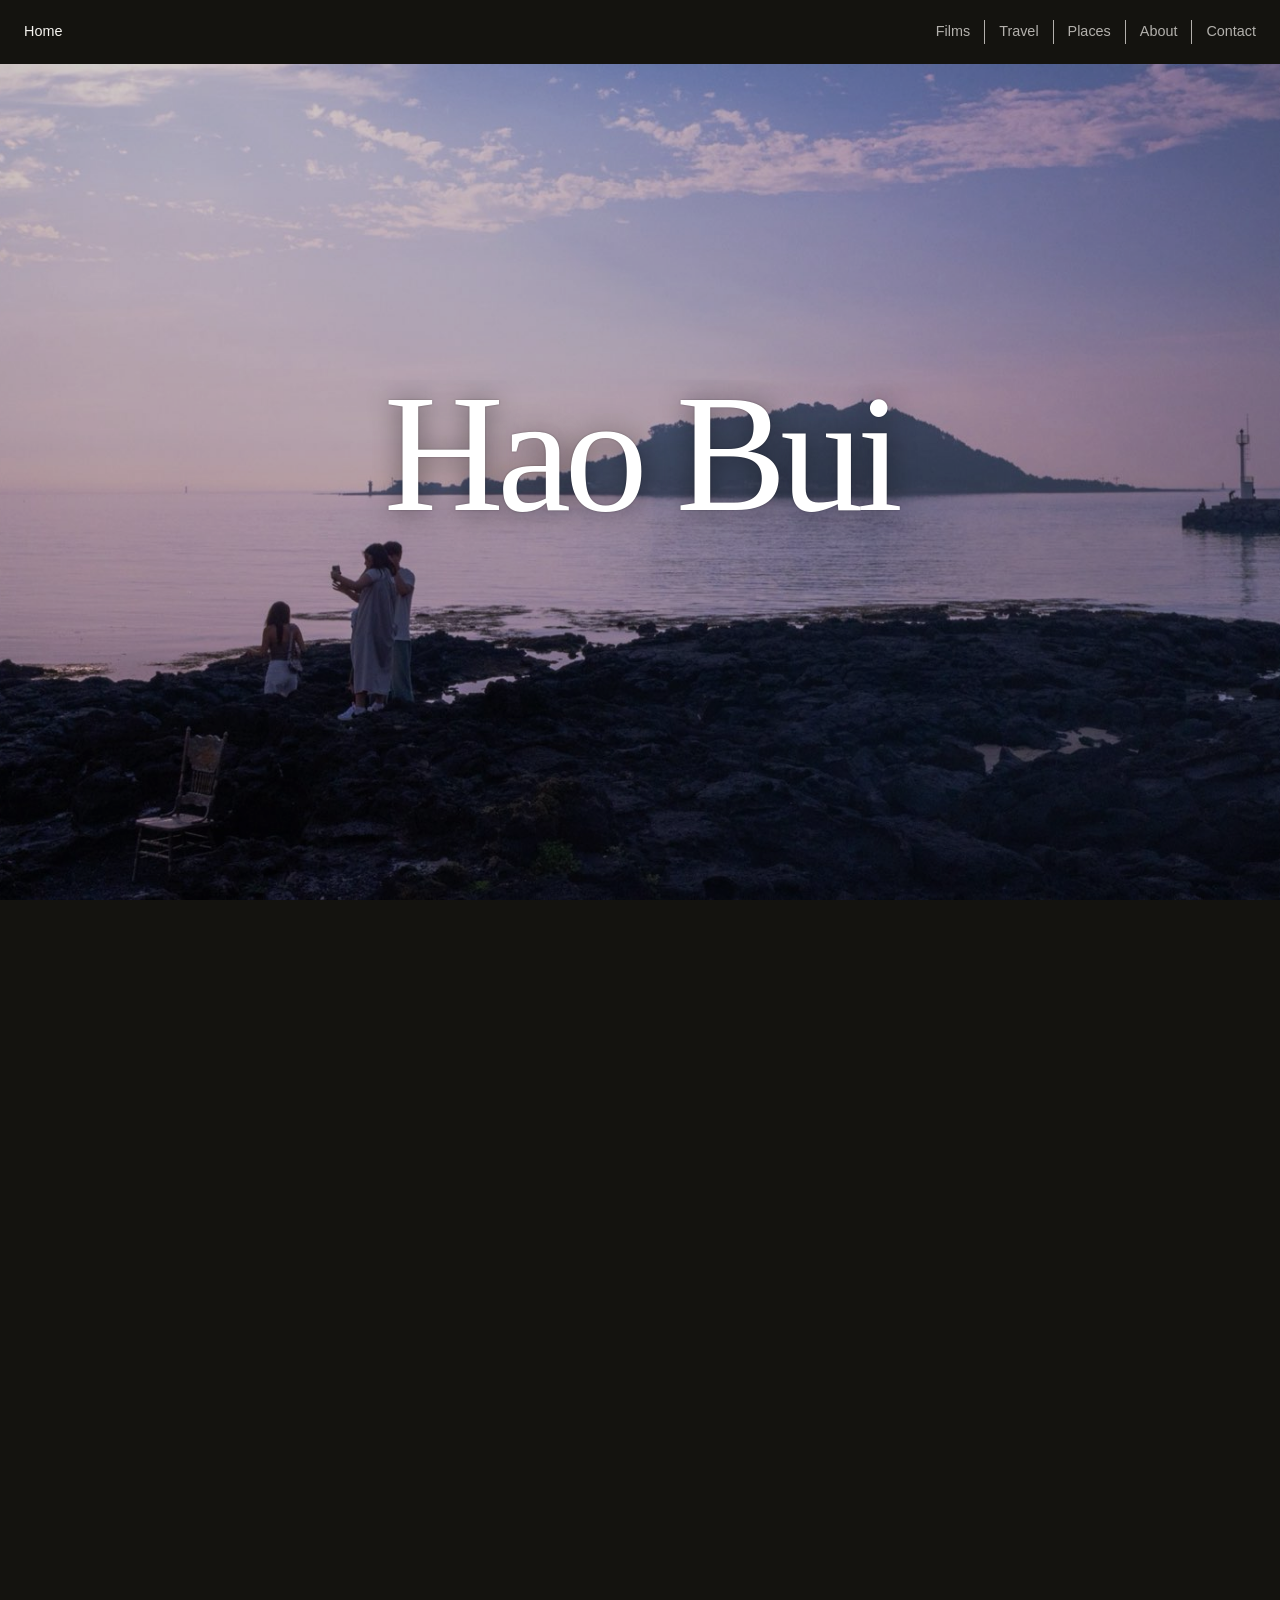
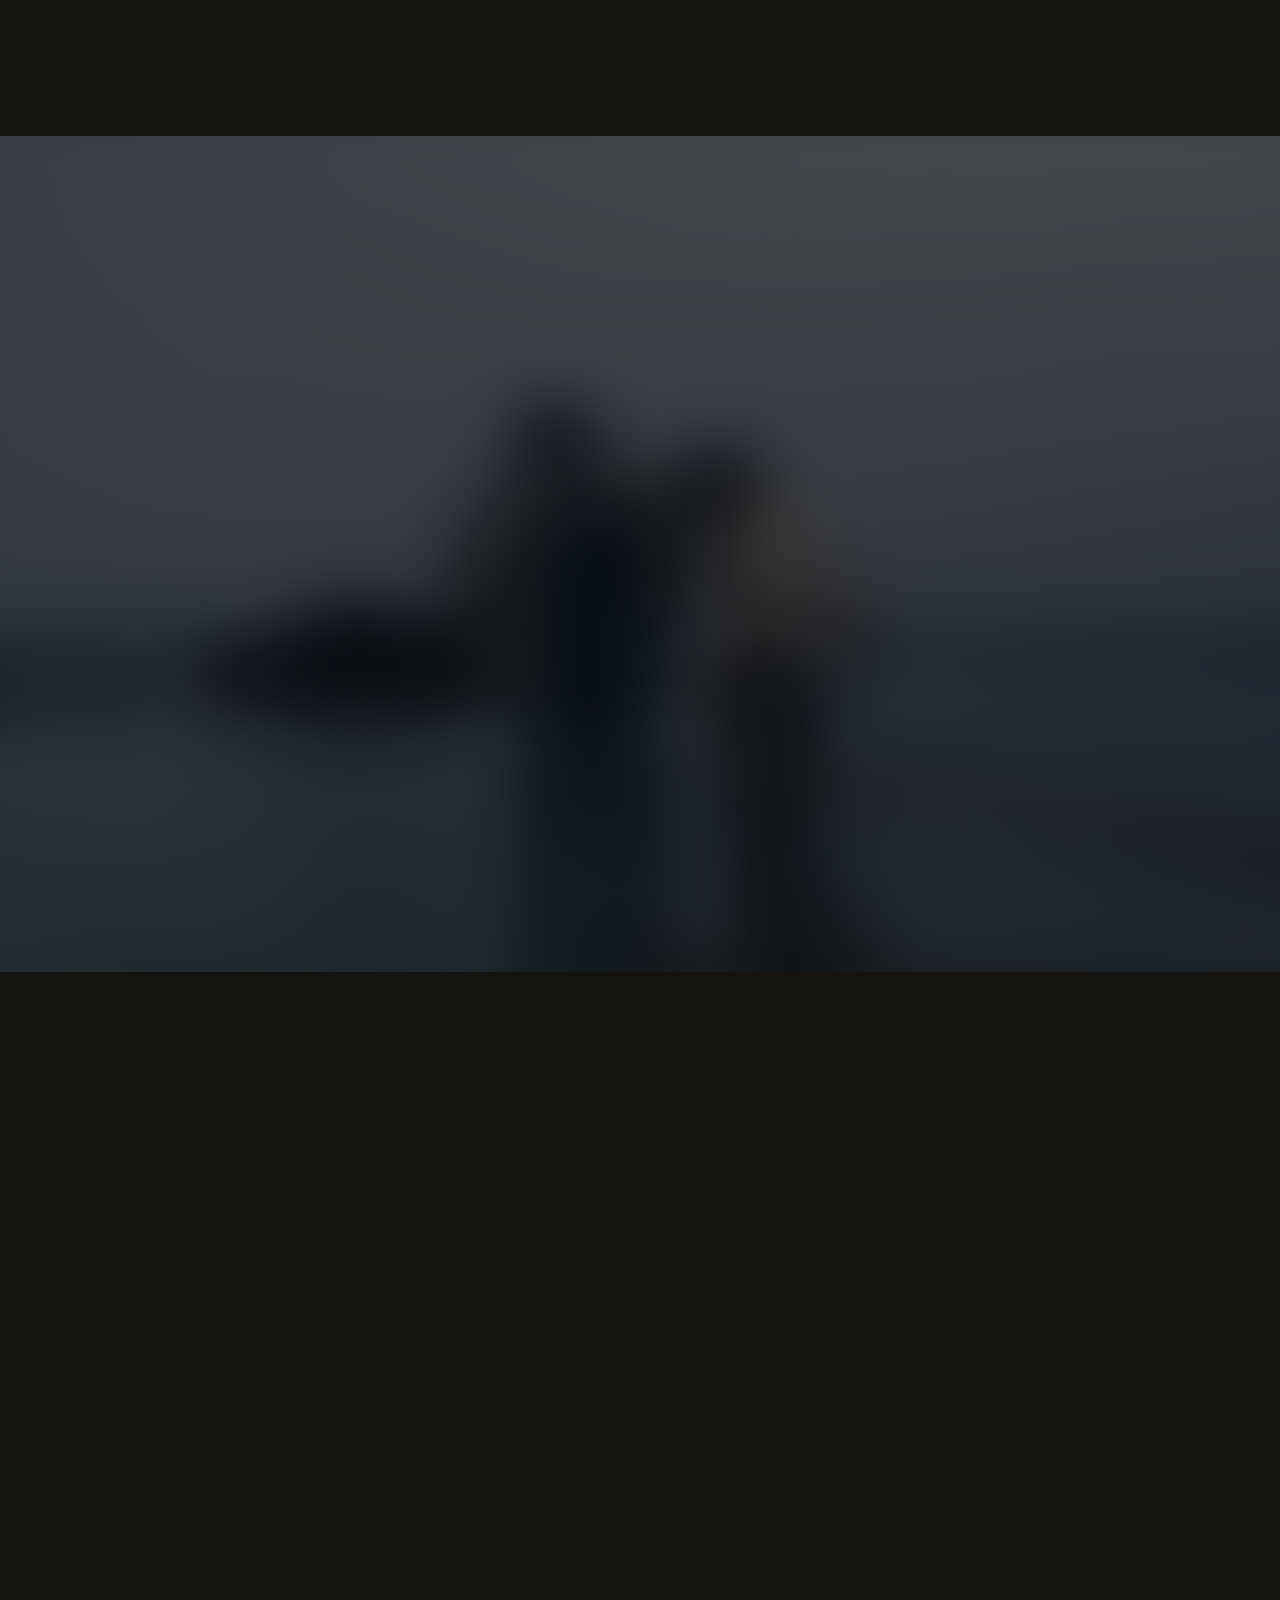
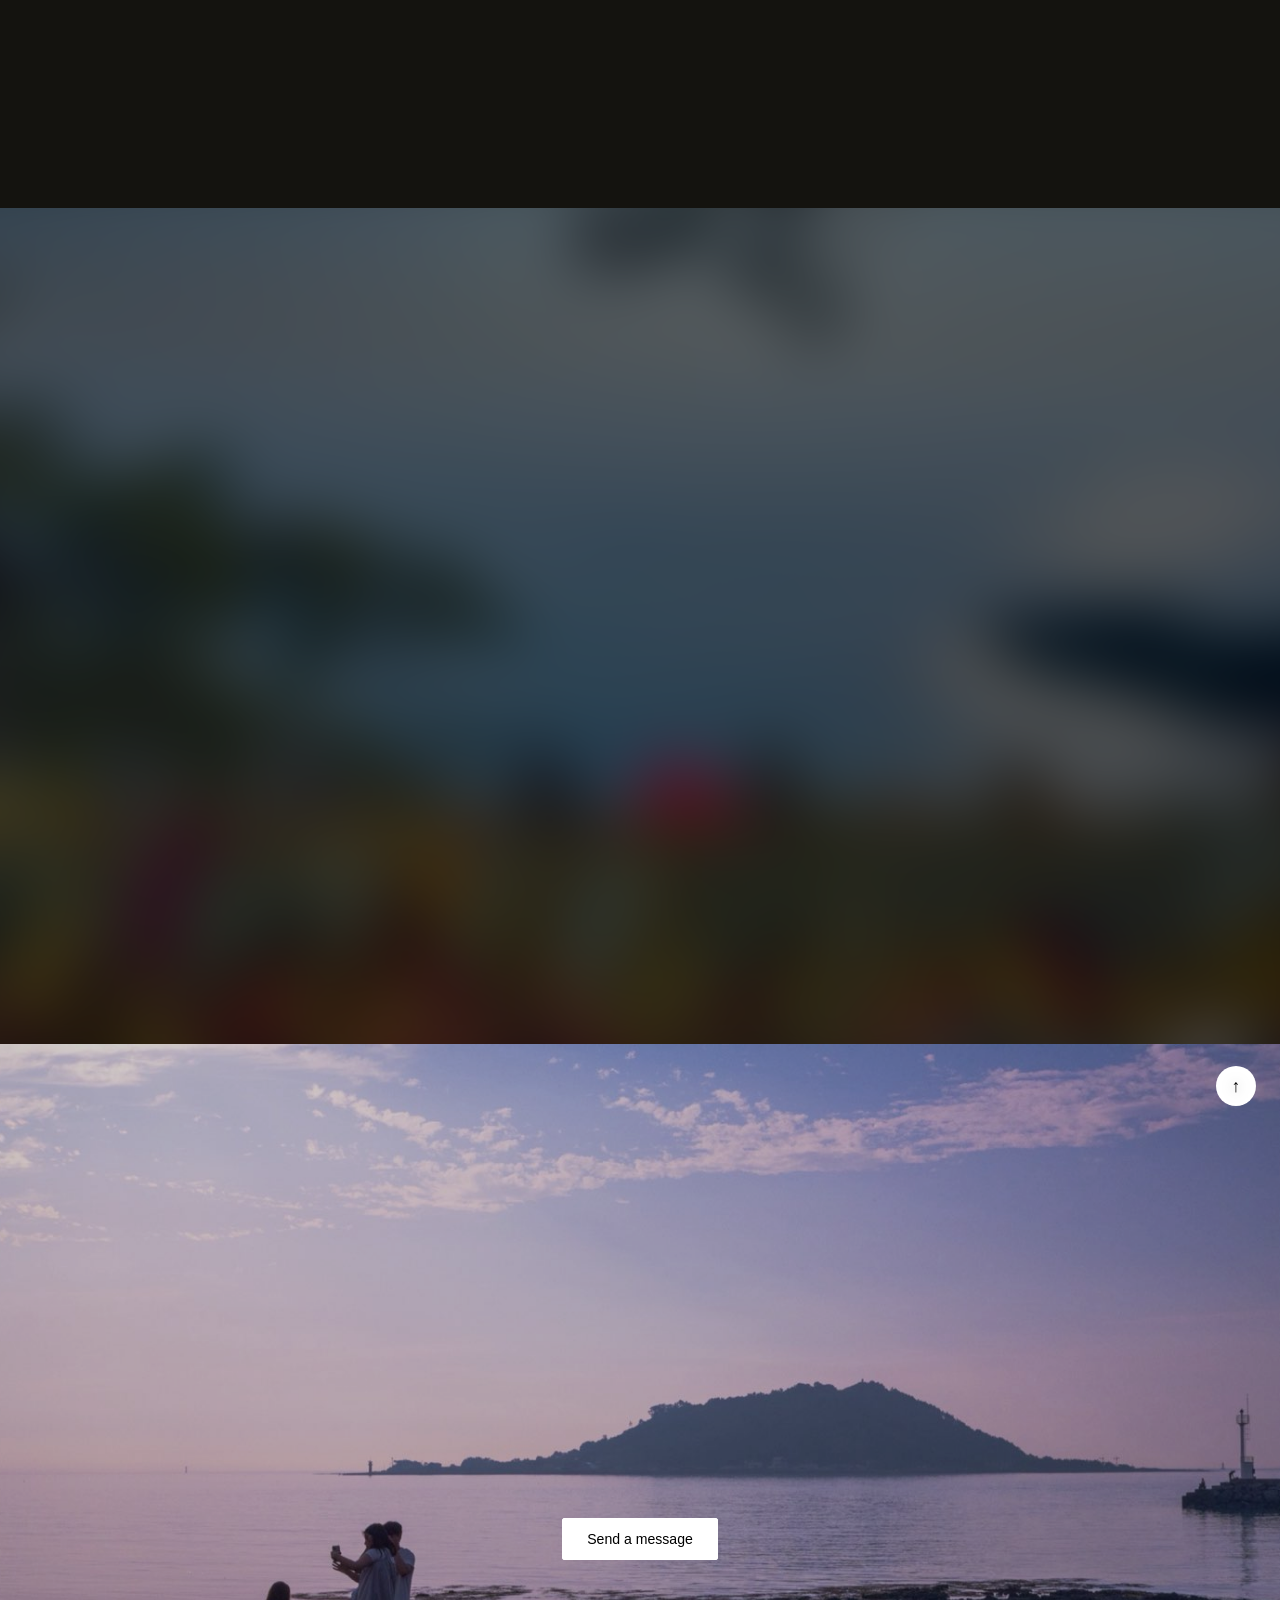
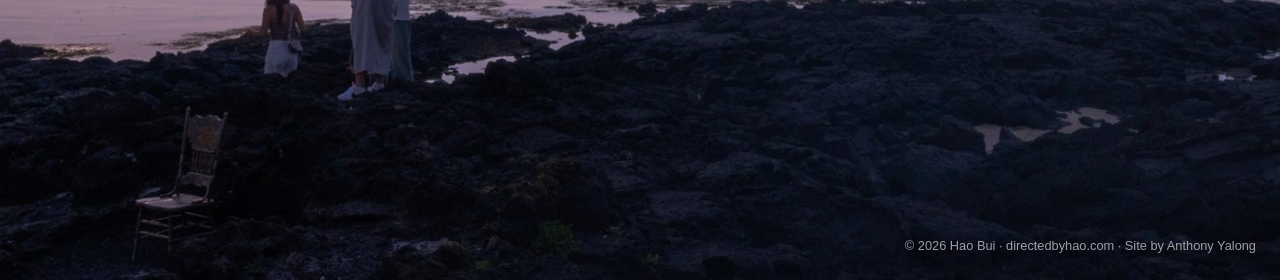
==== index.html @ 2cb8c043 "refactor: standard static-site layout with a CI check Root holds what a host serves and expects: ind" ====
<!DOCTYPE html>
<html lang="en">
<head>
  <meta charset="UTF-8" />
  <meta name="viewport" content="width=device-width, initial-scale=1.0" />
  <!-- The sha256 is of the one-line <script> below: change that line and
       this hash must change with it. Adding a new source: README, "Security". -->
  <meta http-equiv="Content-Security-Policy" content="default-src 'none'; script-src 'self' 'sha256-/x7W7R75k8Roq0WaVRQX9blP4OufE5xbAdzklGxsgpw='; style-src 'self' https://fonts.googleapis.com; font-src https://fonts.gstatic.com; img-src 'self' https://i.ytimg.com data:; connect-src https://formspree.io; object-src 'self'; frame-src 'self'; form-action https://formspree.io; base-uri 'none'; require-trusted-types-for 'script'; upgrade-insecure-requests" />
  <meta name="referrer" content="no-referrer" />
  <!-- Effects that need JavaScript start hidden only when this class is set,
       so a visitor without scripts never meets a blank state. -->
  <script>document.documentElement.classList.add('js');</script>

  <!-- ===== EDIT ME: page title (shows in the browser tab) ===== -->
  <title>Hao Bui — Filmmaker, Boston</title>

  <!-- ===== EDIT ME: description for Google & link previews ===== -->
  <meta name="description" content="Hao Bui, filmmaker and photographer in Boston. Places he's been, cut the way he remembers them; promos, event coverage and social content for brands." />

  <meta property="og:title" content="Hao Bui — Filmmaker" />
  <meta property="og:description" content="Filmmaker and photographer in Boston. Places I've been, cut the way I remember them." />
  <meta property="og:type" content="website" />
  <meta property="og:url" content="https://directedbyhao.com" />

  <link rel="preconnect" href="https://fonts.googleapis.com" />
  <link rel="preconnect" href="https://fonts.gstatic.com" crossorigin />
  <!-- The page's own three faces. The extra faces the name flickers through
       are listed once in site.js, which loads them itself. -->
  <link href="https://fonts.googleapis.com/css2?family=Fraunces:opsz,wght@9..144,600&family=Inter:wght@400;500&family=DM+Mono&display=swap" rel="stylesheet" />
  <link rel="stylesheet" href="assets/css/site.css" />
</head>

<body>

  <!-- Covers the page until fonts are in, then lifts. site.js owns it. -->
  <div class="curtain" id="curtain" aria-hidden="true"></div>

  <!-- Pinned bar. Solid at the top of the page, translucent once scrolled.
       The tabs jump to the sections below; the one on screen is underlined. -->
  <header class="site-header">
    <a class="brand" href="#top">Home</a>
    <nav class="tabs" aria-label="Sections">
      <a href="#films">Films</a>
      <a href="#travel">Travel</a>
      <a href="#places">Places</a>
      <a href="#about">About</a>
      <a href="#contact">Contact</a>
    </nav>
  </header>


  <!-- ============================================================
       HERO
       The name sits centred over the photo, blended into it.
       EDIT ME: name in the <h1>, the line under it, the two lines bottom-right.
       ============================================================ -->
  <section id="top" class="hero">

    <!-- ---- HERO PHOTO ---------------------------------------------
         EDIT ME: each <img> is one slide; two or more slide in turn.
         Upload to assets/images/ and copy a line; the first slide is the one
         the browser fetches first, the rest wait. See assets/images/README.md.
         The footer reuses these automatically.
         ------------------------------------------------------------- -->
    <div class="hero-slides" aria-hidden="true">
      <img class="slide is-active" src="assets/images/hero/jeju-coast-at-dusk.jpg" alt="" fetchpriority="high" />
      <img class="slide" src="assets/images/hero/kyoto-temple-terrace.jpg" alt="" fetchpriority="low" />
      <img class="slide" src="assets/images/hero/sunset-over-the-sandbar.jpg" alt="" fetchpriority="low" />
      <img class="slide" src="assets/images/hero/skyline.jpg" alt="" fetchpriority="low" />
    </div>

    <div class="headline">
      <h1 class="headline-text"><span>Hao Bui</span></h1>
      <!-- EDIT ME: the line under your name -->
      <p class="headline-sub">Places I've been, cut the way I remember them.</p>
    </div>

    <ul class="hero-socials">
      <li><a href="https://www.youtube.com/@haoismylife" target="_blank" rel="noopener noreferrer">YouTube</a></li>
      <li><a href="https://www.instagram.com/directedbyhao/" target="_blank" rel="noopener noreferrer">Instagram</a></li>
    </ul>

    <p class="hero-role">Filmmaker<br />Boston, MA</p>
  </section>

  <!-- ============================================================
       FILMS
       A carousel of the vlogs: the current one sits centred with the ones
       before and after peeking in from the sides, and fills the screen
       behind, blurred. The list is the data, newest first.
       EDIT ME: to add a vlog copy a whole <li>. The ID after "watch?v="
       appears twice. The two lines under it are the title and the date
       and place; an optional third <p class="reel-line"> shows a note.
       ============================================================ -->
  <section id="films" class="screen screen--band">
    <div class="screen-inner">
      <h2 class="screen-title" data-reveal>Films</h2>
      <div class="reel" data-reveal>
        <a class="reel-all" href="https://www.youtube.com/@haoismylife/videos" target="_blank" rel="noopener noreferrer">All videos →</a>
        <ul class="reel-items">
          <li>
            <a class="clip" href="https://www.youtube.com/watch?v=i70SC0lMAQ4" target="_blank" rel="noopener noreferrer" aria-label="Watch on YouTube"><img src="https://i.ytimg.com/vi/i70SC0lMAQ4/maxresdefault.jpg" alt="" width="1280" height="720" loading="lazy" /></a>
            <h3 class="reel-title">Using DJI Action 5 Pro &amp; Insta360 Ace Pro 2 to vlog in South Carolina</h3>
            <p class="reel-when mono">Aug 30, 2026 · South Carolina</p>
          </li>
          <li>
            <a class="clip" href="https://www.youtube.com/watch?v=d-yabYQ1DlU" target="_blank" rel="noopener noreferrer" aria-label="Watch on YouTube"><img src="https://i.ytimg.com/vi/d-yabYQ1DlU/maxresdefault.jpg" alt="" width="1280" height="720" loading="lazy" /></a>
            <h3 class="reel-title">Trip Vlog ✈️ south carolina w/ my friends | clemson uni, secret santa, &amp; more!</h3>
            <p class="reel-when mono">Aug 28, 2026 · Clemson, SC</p>
          </li>
          <li>
            <a class="clip" href="https://www.youtube.com/watch?v=O41Cu7dW2po" target="_blank" rel="noopener noreferrer" aria-label="Watch on YouTube"><img src="https://i.ytimg.com/vi/O41Cu7dW2po/maxresdefault.jpg" alt="" width="1280" height="720" loading="lazy" /></a>
            <h3 class="reel-title">My friend did NOT make it through the night...</h3>
            <p class="reel-when mono">Aug 10, 2026</p>
          </li>
          <li>
            <a class="clip" href="https://www.youtube.com/watch?v=sW0IaUrJNFs" target="_blank" rel="noopener noreferrer" aria-label="Watch on YouTube"><img src="https://i.ytimg.com/vi/sW0IaUrJNFs/maxresdefault.jpg" alt="" width="1280" height="720" loading="lazy" /></a>
            <h3 class="reel-title">Meeting my Friends after 2 years | Cabin trip vlog 📸</h3>
            <p class="reel-when mono">Jul 31, 2026</p>
          </li>
          <li>
            <a class="clip" href="https://www.youtube.com/watch?v=oVJ9jfe5sHA" target="_blank" rel="noopener noreferrer" aria-label="Watch on YouTube"><img src="https://i.ytimg.com/vi/oVJ9jfe5sHA/maxresdefault.jpg" alt="" width="1280" height="720" loading="lazy" /></a>
            <h3 class="reel-title">Strangest 23rd Birthday I've ever experienced...</h3>
            <p class="reel-when mono">Jul 23, 2026</p>
          </li>
          <li>
            <a class="clip" href="https://www.youtube.com/watch?v=AEY292PFZ9A" target="_blank" rel="noopener noreferrer" aria-label="Watch on YouTube"><img src="https://i.ytimg.com/vi/AEY292PFZ9A/maxresdefault.jpg" alt="" width="1280" height="720" loading="lazy" /></a>
            <h3 class="reel-title">trying the BEST INDIAN restaurant in texas | part 2</h3>
            <p class="reel-when mono">Jul 18, 2026 · Houston, TX</p>
          </li>
          <li>
            <a class="clip" href="https://www.youtube.com/watch?v=Km63-wTDMJc" target="_blank" rel="noopener noreferrer" aria-label="Watch on YouTube"><img src="https://i.ytimg.com/vi/Km63-wTDMJc/maxresdefault.jpg" alt="" width="1280" height="720" loading="lazy" /></a>
            <h3 class="reel-title">shooting range in Texas 🇺🇸 reunion, ultimate jenga, &amp; famous restaurants!</h3>
            <p class="reel-when mono">Jul 15, 2026 · Houston, TX</p>
          </li>
          <li>
            <a class="clip" href="https://www.youtube.com/watch?v=RHHK4rMCw3A" target="_blank" rel="noopener noreferrer" aria-label="Watch on YouTube"><img src="https://i.ytimg.com/vi/RHHK4rMCw3A/maxresdefault.jpg" alt="" width="1280" height="720" loading="lazy" /></a>
            <h3 class="reel-title">life in america 🇺🇸 umass amherst dining hall, fenway, car incident, &amp; more</h3>
            <p class="reel-when mono">Jul 10, 2026 · Massachusetts</p>
          </li>
          <li>
            <a class="clip" href="https://www.youtube.com/watch?v=8IEeTH36jbw" target="_blank" rel="noopener noreferrer" aria-label="Watch on YouTube"><img src="https://i.ytimg.com/vi/8IEeTH36jbw/maxresdefault.jpg" alt="" width="1280" height="720" loading="lazy" /></a>
            <h3 class="reel-title">Making the Most of My Last Days Before University</h3>
            <p class="reel-when mono">Jun 28, 2026</p>
          </li>
          <li>
            <a class="clip" href="https://www.youtube.com/watch?v=nN7LcE9YkXw" target="_blank" rel="noopener noreferrer" aria-label="Watch on YouTube"><img src="https://i.ytimg.com/vi/nN7LcE9YkXw/maxresdefault.jpg" alt="" width="1280" height="720" loading="lazy" /></a>
            <h3 class="reel-title">going to my first ever trip to the mountains! 🏔️</h3>
            <p class="reel-when mono">Jun 21, 2026 · Thornton, NH</p>
          </li>
        </ul>
      </div>
    </div>
  </section>
  <!-- ============================================================
       TRAVEL
       The same carousel as Films, with photos. The list is the data,
       newest first.
       EDIT ME: to add a photo copy a whole <li>: the picture (with its
       width and height in pixels), then the title, then the date and
       place. The file goes in assets/images/travel/, named for what it shows;
       if the same photo also sits under a pin or on the About timeline,
       put a copy in that folder too — each section keeps its own.
       ============================================================ -->
  <section id="travel" class="screen screen--band">
    <div class="screen-inner">
      <h2 class="screen-title" data-reveal>Travel</h2>
      <div class="reel" data-reveal>
        <a class="reel-all" href="https://www.instagram.com/directedbyhao/" target="_blank" rel="noopener noreferrer">More on Instagram →</a>
        <ul class="reel-items">
          <li>
            <img src="assets/images/travel/jeju-island.jpg" alt="Jeju Island" width="960" height="1200" loading="lazy" />
            <h3 class="reel-title">Jeju Island</h3>
            <p class="reel-when mono">Jeju, South Korea</p>
          </li>
          <li>
            <img src="assets/images/travel/gangneung-trip.jpg" alt="Trip to Gangneung" width="900" height="1200" loading="lazy" />
            <h3 class="reel-title">Trip to Gangneung</h3>
            <p class="reel-when mono">Gangneung, South Korea</p>
          </li>
          <li>
            <img src="assets/images/travel/windmill-by-the-sea.jpg" alt="Windmill by the sea" width="1200" height="800" loading="lazy" />
            <h3 class="reel-title">Windmill by the sea</h3>
            <p class="reel-when mono">Mar 21, 2025</p>
          </li>
          <li>
            <img src="assets/images/travel/fishing-off-the-rocks.jpg" alt="Fishing off the rocks" width="800" height="1200" loading="lazy" />
            <h3 class="reel-title">Fishing off the rocks</h3>
            <p class="reel-when mono">Mar 22, 2025</p>
          </li>
          <li>
            <img src="assets/images/travel/red-bridge-over-the-rocks.jpg" alt="Red bridge over the rocks" width="800" height="1200" loading="lazy" />
            <h3 class="reel-title">Red bridge over the rocks</h3>
            <p class="reel-when mono">Mar 22, 2025</p>
          </li>
          <li>
            <img src="assets/images/travel/seoul-cherry-blossoms-at-night.jpg" alt="Cherry blossoms at night" width="900" height="1200" loading="lazy" />
            <h3 class="reel-title">Cherry blossoms at night</h3>
            <p class="reel-when mono">Apr 7, 2025 · Seoul</p>
          </li>
          <li>
            <img src="assets/images/travel/sunset-over-the-sandbar.jpg" alt="Sunset over the sandbar" width="1200" height="675" loading="lazy" />
            <h3 class="reel-title">Sunset over the sandbar</h3>
            <p class="reel-when mono">May 17, 2025</p>
          </li>
          <li>
            <img src="assets/images/travel/jeju-coast-at-dusk.jpg" alt="Jeju coast at dusk" width="1200" height="675" loading="lazy" />
            <h3 class="reel-title">Jeju coast at dusk</h3>
            <p class="reel-when mono">Jun 9, 2025 · Jeju, South Korea</p>
          </li>
          <li>
            <img src="assets/images/travel/osaka-dotonbori-at-night.jpg" alt="Dotonbori at night" width="1200" height="800" loading="lazy" />
            <h3 class="reel-title">Dotonbori at night</h3>
            <p class="reel-when mono">Jun 28, 2025 · Osaka</p>
          </li>
          <li>
            <img src="assets/images/travel/kyoto-temple-terrace.jpg" alt="Kyoto from the temple terrace" width="1200" height="800" loading="lazy" />
            <h3 class="reel-title">Kyoto from the temple terrace</h3>
            <p class="reel-when mono">Jul 1, 2025 · Kyoto</p>
          </li>
        </ul>
      </div>
    </div>
  </section>
  <!-- ============================================================
       PLACES
       The map is the screen. One pin is drawn per <li class="place"> in
       the list at the end of this section, at its data-lat / data-lon;
       click a pin and everything listed under it opens in a full-screen
       reel. A pin can be a city or a whole region — on a world map cities
       30 km apart share one dot, and each item's own date-and-place line
       says which city it is.
       EDIT ME: to add a place copy a whole <li class="place"> block.
       Latitude/longitude are decimal degrees (south and west negative).
       Each photo or clip is an <li> like the ones in Films and Travel: the
       picture, then title, date and place, and an optional extra line.
       Photos go in assets/images/places/<city>/, a copy if they are also in Travel.
       ============================================================ -->
  <section id="places" class="screen screen--ink screen--map">
    <div class="atlas" data-reveal>
      <!-- The map is the Robinson world cropped above Antarctica (see
           assets/images/README.md). On phones the canvas is wider than the screen
           and pans sideways. -->
      <div class="atlas-map">
        <div class="atlas-canvas">
          <img class="atlas-world" src="assets/images/places/world.png" alt="World map" width="2400" height="1048" />
          <div class="atlas-pins"></div>
        </div>
      </div>

      <div class="atlas-head">
        <h2 class="screen-title" data-reveal>Places</h2>
        <p class="atlas-hint mono"></p>
      </div>

      <ol class="places">
      <li class="place" data-lat="42.36" data-lon="-71.06">
        <h3 class="place-name">Boston</h3>
        <ul class="place-media">
          <li>
            <a class="clip" href="https://www.youtube.com/watch?v=KWWlFXTKTdw" target="_blank" rel="noopener noreferrer" aria-label="Watch on YouTube"><img src="https://i.ytimg.com/vi/KWWlFXTKTdw/maxresdefault.jpg" alt="" width="1280" height="720" loading="lazy" /></a>
            <h3 class="reel-title">Reuniting with all of my friends in Boston!</h3>
            <p class="reel-when mono">Jun 19, 2026 · Boston</p>
          </li>
          <li>
            <a class="clip" href="https://www.youtube.com/watch?v=RHHK4rMCw3A" target="_blank" rel="noopener noreferrer" aria-label="Watch on YouTube"><img src="https://i.ytimg.com/vi/RHHK4rMCw3A/maxresdefault.jpg" alt="" width="1280" height="720" loading="lazy" /></a>
            <h3 class="reel-title">life in america 🇺🇸 umass amherst dining hall, fenway, car incident, &amp; more</h3>
            <p class="reel-when mono">Jul 10, 2026 · Massachusetts</p>
          </li>
          <li>
            <a class="clip" href="https://www.youtube.com/watch?v=8IEeTH36jbw" target="_blank" rel="noopener noreferrer" aria-label="Watch on YouTube"><img src="https://i.ytimg.com/vi/8IEeTH36jbw/maxresdefault.jpg" alt="" width="1280" height="720" loading="lazy" /></a>
            <h3 class="reel-title">Making the Most of My Last Days Before University</h3>
            <p class="reel-when mono">Jun 28, 2026</p>
          </li>
          <li>
            <a class="clip" href="https://www.youtube.com/watch?v=O41Cu7dW2po" target="_blank" rel="noopener noreferrer" aria-label="Watch on YouTube"><img src="https://i.ytimg.com/vi/O41Cu7dW2po/maxresdefault.jpg" alt="" width="1280" height="720" loading="lazy" /></a>
            <h3 class="reel-title">My friend did NOT make it through the night...</h3>
            <p class="reel-when mono">Aug 10, 2026</p>
          </li>
          <li>
            <a class="clip" href="https://www.youtube.com/watch?v=MrP6YWVoFFE" target="_blank" rel="noopener noreferrer" aria-label="Watch on YouTube"><img src="https://i.ytimg.com/vi/MrP6YWVoFFE/maxresdefault.jpg" alt="" width="1280" height="720" loading="lazy" /></a>
            <h3 class="reel-title">First week back home after studying abroad...</h3>
            <p class="reel-when mono">Jun 15, 2026 · Massachusetts</p>
          </li>
          <li>
            <a class="clip" href="https://www.youtube.com/watch?v=nN7LcE9YkXw" target="_blank" rel="noopener noreferrer" aria-label="Watch on YouTube"><img src="https://i.ytimg.com/vi/nN7LcE9YkXw/maxresdefault.jpg" alt="" width="1280" height="720" loading="lazy" /></a>
            <h3 class="reel-title">going to my first ever trip to the mountains! 🏔️</h3>
            <p class="reel-when mono">Jun 21, 2026 · Thornton, NH</p>
          </li>
        </ul>
      </li>
      <li class="place" data-lat="34.68" data-lon="-82.84">
        <h3 class="place-name">Clemson, SC</h3>
        <ul class="place-media">
          <li>
            <a class="clip" href="https://www.youtube.com/watch?v=d-yabYQ1DlU" target="_blank" rel="noopener noreferrer" aria-label="Watch on YouTube"><img src="https://i.ytimg.com/vi/d-yabYQ1DlU/maxresdefault.jpg" alt="" width="1280" height="720" loading="lazy" /></a>
            <h3 class="reel-title">Trip Vlog ✈️ south carolina w/ my friends | clemson uni, secret santa, &amp; more!</h3>
            <p class="reel-when mono">Aug 28, 2026 · Clemson, SC</p>
          </li>
          <li>
            <a class="clip" href="https://www.youtube.com/watch?v=i70SC0lMAQ4" target="_blank" rel="noopener noreferrer" aria-label="Watch on YouTube"><img src="https://i.ytimg.com/vi/i70SC0lMAQ4/maxresdefault.jpg" alt="" width="1280" height="720" loading="lazy" /></a>
            <h3 class="reel-title">Using DJI Action 5 Pro &amp; Insta360 Ace Pro 2 to vlog in South Carolina</h3>
            <p class="reel-when mono">Aug 30, 2026 · South Carolina</p>
          </li>
        </ul>
      </li>
      <li class="place" data-lat="29.76" data-lon="-95.37">
        <h3 class="place-name">Houston, TX</h3>
        <ul class="place-media">
          <li>
            <a class="clip" href="https://www.youtube.com/watch?v=Km63-wTDMJc" target="_blank" rel="noopener noreferrer" aria-label="Watch on YouTube"><img src="https://i.ytimg.com/vi/Km63-wTDMJc/maxresdefault.jpg" alt="" width="1280" height="720" loading="lazy" /></a>
            <h3 class="reel-title">shooting range in Texas 🇺🇸 reunion, ultimate jenga, &amp; famous restaurants!</h3>
            <p class="reel-when mono">Jul 15, 2026 · Houston, TX</p>
          </li>
          <li>
            <a class="clip" href="https://www.youtube.com/watch?v=AEY292PFZ9A" target="_blank" rel="noopener noreferrer" aria-label="Watch on YouTube"><img src="https://i.ytimg.com/vi/AEY292PFZ9A/maxresdefault.jpg" alt="" width="1280" height="720" loading="lazy" /></a>
            <h3 class="reel-title">trying the BEST INDIAN restaurant in texas | part 2</h3>
            <p class="reel-when mono">Jul 18, 2026 · Houston, TX</p>
          </li>
        </ul>
      </li>
      <li class="place" data-lat="10.36" data-lon="106.36">
        <h3 class="place-name">Mỹ Tho, Vietnam</h3>
        <ul class="place-media">
          <li>
            <a class="clip" href="https://www.youtube.com/watch?v=7sBKSTpOy4I" target="_blank" rel="noopener noreferrer" aria-label="Watch on YouTube"><img src="https://i.ytimg.com/vi/7sBKSTpOy4I/maxresdefault.jpg" alt="" width="1280" height="720" loading="lazy" /></a>
            <h3 class="reel-title">Going back to my hometown in Vietnam for a week... 🇻🇳</h3>
            <p class="reel-when mono">Jun 13, 2026 · Vietnam</p>
          </li>
        </ul>
      </li>
      <li class="place" data-lat="37.57" data-lon="126.98">
        <h3 class="place-name">Seoul</h3>
        <ul class="place-media">
          <li>
            <img src="assets/images/places/seoul/seoul-cherry-blossoms-at-night.jpg" alt="Cherry blossoms at night" width="900" height="1200" loading="lazy" />
            <h3 class="reel-title">Cherry blossoms at night</h3>
            <p class="reel-when mono">Apr 7, 2025 · Seoul</p>
          </li>
          <li>
            <img src="assets/images/places/seoul/seoul-cherry-blossom.jpg" alt="Cherry blossom" width="960" height="1200" loading="lazy" />
            <h3 class="reel-title">Cherry blossom</h3>
            <p class="reel-when mono">Seoul</p>
          </li>
          <li>
            <img src="assets/images/places/seoul/gangneung-trip.jpg" alt="Trip to Gangneung" width="900" height="1200" loading="lazy" />
            <h3 class="reel-title">Trip to Gangneung</h3>
            <p class="reel-when mono">Gangneung, South Korea</p>
          </li>
          <li>
            <a class="clip" href="https://www.youtube.com/watch?v=WGBGAz-tJzE" target="_blank" rel="noopener noreferrer" aria-label="Watch on YouTube"><img src="https://i.ytimg.com/vi/WGBGAz-tJzE/maxresdefault.jpg" alt="" width="1280" height="720" loading="lazy" /></a>
            <h3 class="reel-title">The last 3 days of studying abroad in South Korea spring 2025</h3>
            <p class="reel-when mono">May 18, 2026 · South Korea</p>
          </li>
          <li>
            <a class="clip" href="https://www.youtube.com/watch?v=HbRDkY7toI0" target="_blank" rel="noopener noreferrer" aria-label="Watch on YouTube"><img src="https://i.ytimg.com/vi/HbRDkY7toI0/maxresdefault.jpg" alt="" width="1280" height="720" loading="lazy" /></a>
            <h3 class="reel-title">There's only 3 days left before we leave South Korea! 🇰🇷</h3>
            <p class="reel-when mono">May 10, 2026 · South Korea</p>
          </li>
          <li>
            <a class="clip" href="https://www.youtube.com/watch?v=wv0Ya_H-gFU" target="_blank" rel="noopener noreferrer" aria-label="Watch on YouTube"><img src="https://i.ytimg.com/vi/wv0Ya_H-gFU/maxresdefault.jpg" alt="" width="1280" height="720" loading="lazy" /></a>
            <h3 class="reel-title">the hardest part about studying abroad.</h3>
            <p class="reel-when mono">May 10, 2026</p>
          </li>
          <li>
            <a class="clip" href="https://www.youtube.com/watch?v=VK0QRsWYsJI" target="_blank" rel="noopener noreferrer" aria-label="Watch on YouTube"><img src="https://i.ytimg.com/vi/VK0QRsWYsJI/maxresdefault.jpg" alt="" width="1280" height="720" loading="lazy" /></a>
            <h3 class="reel-title">The Final Showdown for Korea University's International Students</h3>
            <p class="reel-when mono">May 8, 2026 · Seoul</p>
          </li>
          <li>
            <a class="clip" href="https://www.youtube.com/watch?v=WvmhSnLfiaE" target="_blank" rel="noopener noreferrer" aria-label="Watch on YouTube"><img src="https://i.ytimg.com/vi/WvmhSnLfiaE/maxresdefault.jpg" alt="" width="1280" height="720" loading="lazy" /></a>
            <h3 class="reel-title">Every Cheers and Drink Taps from the Last 4 Months</h3>
            <p class="reel-when mono">May 7, 2026 · South Korea</p>
          </li>
          <li>
            <a class="clip" href="https://www.youtube.com/watch?v=UuwQi7xA7-k" target="_blank" rel="noopener noreferrer" aria-label="Watch on YouTube"><img src="https://i.ytimg.com/vi/UuwQi7xA7-k/maxresdefault.jpg" alt="" width="1280" height="720" loading="lazy" /></a>
            <h3 class="reel-title">What Clubbing in Korea Really Looks Like. [Hao's POV]</h3>
            <p class="reel-when mono">May 4, 2026 · South Korea</p>
          </li>
          <li>
            <a class="clip" href="https://www.youtube.com/watch?v=E-mQuZkKbO0" target="_blank" rel="noopener noreferrer" aria-label="Watch on YouTube"><img src="https://i.ytimg.com/vi/E-mQuZkKbO0/maxresdefault.jpg" alt="" width="1280" height="720" loading="lazy" /></a>
            <h3 class="reel-title">Hao's DITL in Korea | final exam szn, learning calculus, &amp; liz's birthday!</h3>
            <p class="reel-when mono">Apr 26, 2026 · South Korea</p>
          </li>
          <li>
            <a class="clip" href="https://www.youtube.com/watch?v=2CvKccMmL4A" target="_blank" rel="noopener noreferrer" aria-label="Watch on YouTube"><img src="https://i.ytimg.com/vi/2CvKccMmL4A/maxresdefault.jpg" alt="" width="1280" height="720" loading="lazy" /></a>
            <h3 class="reel-title">Bryan's DITL in Korea | breakfast, ring shopping, &amp; more! [chinese ver.]</h3>
            <p class="reel-when mono">Apr 24, 2026 · South Korea</p>
          </li>
          <li>
            <a class="clip" href="https://www.youtube.com/watch?v=K96o-76VnLo" target="_blank" rel="noopener noreferrer" aria-label="Watch on YouTube"><img src="https://i.ytimg.com/vi/K96o-76VnLo/maxresdefault.jpg" alt="" width="1280" height="720" loading="lazy" /></a>
            <h3 class="reel-title">Insiya's DITL in Korea | matcha, cat cafe, shopping, &amp; friends</h3>
            <p class="reel-when mono">Apr 24, 2026 · South Korea</p>
          </li>
          <li>
            <a class="clip" href="https://www.youtube.com/watch?v=chhUs7K0kWU" target="_blank" rel="noopener noreferrer" aria-label="Watch on YouTube"><img src="https://i.ytimg.com/vi/chhUs7K0kWU/maxresdefault.jpg" alt="" width="1280" height="720" loading="lazy" /></a>
            <h3 class="reel-title">the night before finals at Korea University...</h3>
            <p class="reel-when mono">Apr 19, 2026 · Seoul</p>
          </li>
        </ul>
      </li>
      <li class="place" data-lat="33.50" data-lon="126.53">
        <h3 class="place-name">Jeju</h3>
        <ul class="place-media">
          <li>
            <img src="assets/images/places/jeju/jeju-coast-at-dusk.jpg" alt="Jeju coast at dusk" width="1200" height="675" loading="lazy" />
            <h3 class="reel-title">Jeju coast at dusk</h3>
            <p class="reel-when mono">Jun 9, 2025 · Jeju, South Korea</p>
          </li>
          <li>
            <img src="assets/images/places/jeju/jeju-island.jpg" alt="Jeju Island" width="960" height="1200" loading="lazy" />
            <h3 class="reel-title">Jeju Island</h3>
            <p class="reel-when mono">Jeju, South Korea</p>
          </li>
          <li>
            <a class="clip" href="https://www.youtube.com/watch?v=49sC7HdDQOE" target="_blank" rel="noopener noreferrer" aria-label="Watch on YouTube"><img src="https://i.ytimg.com/vi/49sC7HdDQOE/maxresdefault.jpg" alt="" width="1280" height="720" loading="lazy" /></a>
            <h3 class="reel-title">The BEST 2 Day Jeju itinerary you'll ever need 🇰🇷</h3>
            <p class="reel-when mono">Apr 17, 2026 · Jeju</p>
          </li>
        </ul>
      </li>
      <li class="place" data-lat="34.69" data-lon="135.50">
        <h3 class="place-name">Osaka</h3>
        <ul class="place-media">
          <li>
            <img src="assets/images/places/osaka/osaka-dotonbori-at-night.jpg" alt="Dotonbori at night" width="1200" height="800" loading="lazy" />
            <h3 class="reel-title">Dotonbori at night</h3>
            <p class="reel-when mono">Jun 28, 2025 · Osaka</p>
          </li>
          <li>
            <img src="assets/images/places/osaka/kyoto-temple-terrace.jpg" alt="Kyoto from the temple terrace" width="1200" height="800" loading="lazy" />
            <h3 class="reel-title">Kyoto from the temple terrace</h3>
            <p class="reel-when mono">Jul 1, 2025 · Kyoto</p>
          </li>
          <li>
            <a class="clip" href="https://www.youtube.com/watch?v=75qz000qqRM" target="_blank" rel="noopener noreferrer" aria-label="Watch on YouTube"><img src="https://i.ytimg.com/vi/75qz000qqRM/maxresdefault.jpg" alt="" width="1280" height="720" loading="lazy" /></a>
            <h3 class="reel-title">My first time in Japan 🇯🇵 sushiro, osaka castle, dotonbori, &amp; round 1</h3>
            <p class="reel-when mono">May 22, 2026 · Osaka</p>
          </li>
          <li>
            <a class="clip" href="https://www.youtube.com/watch?v=_z2TglgmZYM" target="_blank" rel="noopener noreferrer" aria-label="Watch on YouTube"><img src="https://i.ytimg.com/vi/_z2TglgmZYM/maxresdefault.jpg" alt="" width="1280" height="720" loading="lazy" /></a>
            <h3 class="reel-title">Spend a day with us at Osaka Expo 🇯🇵 [Japan Vlog]</h3>
            <p class="reel-when mono">May 24, 2026 · Osaka</p>
          </li>
          <li>
            <a class="clip" href="https://www.youtube.com/watch?v=UdFOj7p3zQo" target="_blank" rel="noopener noreferrer" aria-label="Watch on YouTube"><img src="https://i.ytimg.com/vi/UdFOj7p3zQo/maxresdefault.jpg" alt="" width="1280" height="720" loading="lazy" /></a>
            <h3 class="reel-title">Our trip to Kyoto, Japan for only 3 days! 🇯🇵</h3>
            <p class="reel-when mono">Jun 5, 2026 · Kyoto</p>
          </li>
        </ul>
      </li>
      <li class="place" data-lat="35.68" data-lon="139.69">
        <h3 class="place-name">Tokyo</h3>
        <ul class="place-media">
          <li>
            <a class="clip" href="https://www.youtube.com/watch?v=p2HqlSdWigQ" target="_blank" rel="noopener noreferrer" aria-label="Watch on YouTube"><img src="https://i.ytimg.com/vi/p2HqlSdWigQ/maxresdefault.jpg" alt="" width="1280" height="720" loading="lazy" /></a>
            <h3 class="reel-title">Tokyo Travel Vlog 🇯🇵🎋teamlabs, shibuya, &amp; clubbing!</h3>
            <p class="reel-when mono">Jun 7, 2026 · Tokyo</p>
          </li>
          <li>
            <a class="clip" href="https://www.youtube.com/watch?v=cBwflE8BXCk" target="_blank" rel="noopener noreferrer" aria-label="Watch on YouTube"><img src="https://i.ytimg.com/vi/cBwflE8BXCk/maxresdefault.jpg" alt="" width="1280" height="720" loading="lazy" /></a>
            <h3 class="reel-title">Going to Kamakura, Japan for the first time! 🇯🇵</h3>
            <p class="reel-when mono">Jun 11, 2026 · Kamakura</p>
          </li>
        </ul>
      </li>
      </ol>
    </div>
  </section>
  <!-- ============================================================
       ABOUT
       The bio over the editor's timeline: site.js lays the photos in the
       timeline-clips list out as clips on one track, oldest first, with a
       playhead that steps to the next clip every few seconds; the clip
       under it fills the screen behind, blurred. Hao's cut-out fades into
       the track.
       EDIT ME: the statement, the paragraph, the gear line, and
       assets/images/about/hao.png — a cut-out on a transparent background, head and
       shoulders at least. The Résumé button opens assets/resume/hao-bui.pdf in a
       pop-up; replace that file to update it. The clips are the <li>s in
       timeline-clips, same shape as a TRAVEL item; ten keeps the track
       readable.
       ============================================================ -->
  <section id="about" class="screen screen--band">
    <div class="screen-inner">
      <h2 class="screen-title" data-reveal>About</h2>
      <div class="about" data-reveal>
        <p class="about-statement">
          A camera in my bag, a country I hadn't been to yet, and a story I
          found once I got back to the timeline.
        </p>
        <div class="about-text">
          <p class="lede">
            I'm Hao, a filmmaker and photographer in Boston. That instinct —
            finding the shape of something in the edit — is what I bring to
            client work too. I shoot and cut promos, event coverage, and social
            content for brands and small businesses. One person, start to
            finish: I plan it, shoot it, edit it, color it, and deliver it.
            Based in Boston, happy to travel — if you've got something in
            mind, let's talk.
          </p>
          <p class="about-gear mono">Sony a7C II · DJI Action 5 Pro · DJI Action 6 Pro</p>
          <p class="about-actions">
            <a class="btn" href="assets/resume/hao-bui.pdf" data-resume-open>Résumé</a>
            <a class="btn" href="https://www.instagram.com/directedbyhao/" target="_blank" rel="noopener noreferrer">Instagram</a>
            <a class="btn" href="https://www.youtube.com/@haoismylife" target="_blank" rel="noopener noreferrer">YouTube</a>
            <a class="btn" href="https://www.linkedin.com/in/hao-bui-7468a1246/" target="_blank" rel="noopener noreferrer">LinkedIn</a>
            <a class="btn" href="mailto:haocinema@gmail.com">Email</a>
          </p>
        </div>
        <div class="about-figure">
          <img class="about-photo" src="assets/images/about/hao.png" alt="Hao Bui holding a camera" width="431" height="520" />
        </div>
        <div class="timeline">
          <ul class="timeline-clips" hidden>

            <li>
              <img src="assets/images/about/timeline/wishes-on-the-fence.jpg" alt="Wishes on the fence" width="900" height="1200" loading="lazy" />
              <h3 class="reel-title">Wishes on the fence</h3>
              <p class="reel-when mono">Mar 19, 2023</p>
            </li>

            <li>
              <img src="assets/images/about/timeline/lantern-garden-at-night.jpg" alt="Lantern garden at night" width="675" height="1200" loading="lazy" />
              <h3 class="reel-title">Lantern garden at night</h3>
              <p class="reel-when mono">Nov 2, 2024</p>
            </li>

            <li>
              <img src="assets/images/about/timeline/windmill-by-the-sea.jpg" alt="Windmill by the sea" width="1200" height="800" loading="lazy" />
              <h3 class="reel-title">Windmill by the sea</h3>
              <p class="reel-when mono">Mar 21, 2025</p>
            </li>

            <li>
              <img src="assets/images/about/timeline/fishing-off-the-rocks.jpg" alt="Fishing off the rocks" width="800" height="1200" loading="lazy" />
              <h3 class="reel-title">Fishing off the rocks</h3>
              <p class="reel-when mono">Mar 22, 2025</p>
            </li>

            <li>
              <img src="assets/images/about/timeline/red-bridge-over-the-rocks.jpg" alt="Red bridge over the rocks" width="800" height="1200" loading="lazy" />
              <h3 class="reel-title">Red bridge over the rocks</h3>
              <p class="reel-when mono">Mar 22, 2025</p>
            </li>

            <li>
              <img src="assets/images/about/timeline/seoul-cherry-blossoms-at-night.jpg" alt="Cherry blossoms at night" width="900" height="1200" loading="lazy" />
              <h3 class="reel-title">Cherry blossoms at night</h3>
              <p class="reel-when mono">Apr 7, 2025 · Seoul</p>
            </li>

            <li>
              <img src="assets/images/about/timeline/sunset-over-the-sandbar.jpg" alt="Sunset over the sandbar" width="1200" height="675" loading="lazy" />
              <h3 class="reel-title">Sunset over the sandbar</h3>
              <p class="reel-when mono">May 17, 2025</p>
            </li>

            <li>
              <img src="assets/images/about/timeline/jeju-coast-at-dusk.jpg" alt="Jeju coast at dusk" width="1200" height="675" loading="lazy" />
              <h3 class="reel-title">Jeju coast at dusk</h3>
              <p class="reel-when mono">Jun 9, 2025 · Jeju, South Korea</p>
            </li>

            <li>
              <img src="assets/images/about/timeline/osaka-dotonbori-at-night.jpg" alt="Dotonbori at night" width="1200" height="800" loading="lazy" />
              <h3 class="reel-title">Dotonbori at night</h3>
              <p class="reel-when mono">Jun 28, 2025 · Osaka</p>
            </li>

            <li>
              <img src="assets/images/about/timeline/kyoto-temple-terrace.jpg" alt="Kyoto from the temple terrace" width="1200" height="800" loading="lazy" />
              <h3 class="reel-title">Kyoto from the temple terrace</h3>
              <p class="reel-when mono">Jul 1, 2025 · Kyoto</p>
            </li>
          </ul>
        </div>
      </div>
    </div>
  </section>

  <!-- ============================================================
       CONTACT — also the footer. Mirrors the hero with its first photo
       held still; site.js copies the photo over at load.
       EDIT ME: the two lines and the headline.
       ============================================================ -->
  <footer id="contact" class="footer">
    <div class="footer-slides" aria-hidden="true"></div>
    <div class="headline headline--footer">
      <h2 class="headline-text" data-reveal><span>Get in touch</span></h2>
    </div>
    <button class="btn btn-solid" type="button" data-contact-open>Send a message</button>
    <a class="to-top" href="#top" aria-label="Back to top">↑</a>
    <p class="footer-copy">© <span class="year"></span> Hao Bui · directedbyhao.com · Site by <a href="https://github.com/yalongwastaken" target="_blank" rel="noopener noreferrer">Anthony Yalong</a></p>
  </footer>

  <!-- ============================================================
       CONTACT MODAL
       Pops up in the center of the screen when someone clicks
       "Contact" (in the nav, or the button in the Contact section).
       The behaviour lives in site.js.
       ============================================================ -->
  <div class="modal" id="contact-modal" hidden>
    <div class="modal-backdrop" data-close></div>

    <div class="modal-box"
         role="dialog"
         aria-modal="true"
         aria-labelledby="contact-modal-title">

      <button class="modal-close" type="button" data-close aria-label="Close contact form">&times;</button>

      <div id="contact-modal-head">
        <p class="modal-kicker">Get in touch</p>
        <h2 class="modal-title" id="contact-modal-title">Let's film something.</h2>
        <p class="modal-sub">
          Tell me what you've got in mind — I read every message.
        </p>
      </div>

      <form class="contact-form" id="contact-form" novalidate>

        <div class="field">
          <label for="cf-name">Name</label>
          <input id="cf-name" name="name" type="text" autocomplete="name" placeholder="Your name" required />
          <p class="field-error" id="cf-name-error"></p>
        </div>

        <div class="field">
          <label for="cf-email">Email</label>
          <input id="cf-email" name="email" type="email" autocomplete="email" placeholder="you@email.com" required />
          <p class="field-error" id="cf-email-error"></p>
        </div>

        <!-- EDIT ME: change these options to the kinds of work you take on -->
        <div class="field">
          <label for="cf-topic">What's it for?</label>
          <select id="cf-topic" name="topic">
            <option>Concert or event</option>
            <option>Trip or travel</option>
            <option>Brand or promo</option>
            <option>Personal / everyday</option>
            <option>Something else</option>
          </select>
        </div>

        <div class="field">
          <label for="cf-message">Message</label>
          <textarea id="cf-message" name="message" rows="4"
                    placeholder="When, where, and what you're picturing…" required></textarea>
          <p class="field-error" id="cf-message-error"></p>
        </div>

        <!-- Spam trap: hidden from people, Formspree drops anything that fills it. -->
        <input class="hp" type="text" name="_gotcha" tabindex="-1" autocomplete="off" aria-hidden="true" />

        <p class="form-error" id="cf-error" role="alert"></p>

        <button class="btn btn-solid" type="submit" id="cf-submit">Send message</button>

        <p class="form-note">
          Prefer email? <a href="mailto:haocinema@gmail.com">haocinema@gmail.com</a>
        </p>
      </form>

      <div class="form-success" id="contact-success" hidden>
        <div class="success-mark" aria-hidden="true">✓</div>
        <h3 id="contact-success-title">Message sent.</h3>
        <p>Thanks for reaching out — I'll get back to you soon.</p>
        <button class="btn" type="button" data-close>Close</button>
      </div>

    </div>
  </div>


  <!-- ============================================================
       PLACE VIEWER
       Fills the screen when a map pin is clicked, with that place's photos
       and clips in the same reel as Films and Travel. Closed by the ×,
       Esc, or a click on the empty backdrop. site.js owns it.
       ============================================================ -->
  <div class="viewer" id="place-viewer" hidden>
    <div class="viewer-box" role="dialog" aria-modal="true" aria-labelledby="viewer-name">
      <div class="viewer-head">
        <p class="viewer-name" id="viewer-name"></p>
        <button class="viewer-close" type="button" aria-label="Close">&times;</button>
      </div>
      <div class="reel viewer-reel"><ul class="reel-items"></ul></div>
    </div>
  </div>

  <!-- ============================================================
       RÉSUMÉ POP-UP
       Opened by the Résumé button in About; without scripts that button
       opens the PDF itself. Closed by the ×, Esc, or the backdrop.
       ============================================================ -->
  <div class="viewer" id="resume-viewer" hidden>
    <div class="viewer-box" role="dialog" aria-modal="true" aria-labelledby="resume-name">
      <div class="viewer-head">
        <h3 class="viewer-name" id="resume-name">Résumé</h3>
        <span class="viewer-actions">
          <a class="btn viewer-download" href="assets/resume/hao-bui.pdf" download>Download PDF</a>
          <button class="viewer-close" type="button" aria-label="Close">&times;</button>
        </span>
      </div>
      <object class="resume-embed" data="assets/resume/hao-bui.pdf" type="application/pdf" title="Hao Bui résumé">
        <p class="resume-fallback">This browser can't show the PDF here —
          <a href="assets/resume/hao-bui.pdf">open it directly</a>.</p>
      </object>
    </div>
  </div>

  <script src="assets/js/site.js"></script>

</body>
</html>
---- assets/css/site.css ----
/* ============================================================
   directedbyhao.com — stylesheet
   Plain CSS, no build step. Start with the variables in :root.

   One page, six screens. Grounds run photo · band · band · ink · paper ·
   photo, and every screen has one large title. The accent is used only
   for small things: dates, pins, focus rings.
   ============================================================ */

:root {
  --paper:      #f6f4f0;
  --ink:        #14130f;
  --accent:     #8ab4f8;

  --surface:    #ffffff;   /* panels, modal box */
  --muted:      #6b6760;   /* secondary text on paper */
  --line:       rgba(20, 19, 15, 0.14);

  --maxw:       1120px;
  --gutter:     24px;
  --bar-h:      64px;      /* the header bar */

  --display:    "Fraunces", Georgia, "Times New Roman", serif;
  --font:       "Inter", "Helvetica Neue", Helvetica, Arial, sans-serif;
  --mono:       "DM Mono", ui-monospace, "SF Mono", Menlo, monospace;
}

/* ---- Base ---- */
* { box-sizing: border-box; }

html { scroll-behavior: smooth; }

body {
  margin: 0;
  background: var(--paper);
  color: var(--ink);
  font-family: var(--font);
  font-size: 16px;
  line-height: 1.6;
  -webkit-font-smoothing: antialiased;
}

a { color: inherit; text-decoration: none; }
a:hover { text-decoration: underline; text-underline-offset: 4px; }

:focus-visible { outline: 2px solid var(--accent); outline-offset: 3px; }

img { display: block; max-width: 100%; }

.mono { font-family: var(--mono); font-weight: 400; letter-spacing: 0; }

/* ---- Buttons ---- */
.btn {
  display: inline-block;
  background: transparent;
  padding: 12px 24px;
  border: 1px solid currentColor;
  border-radius: 2px;
  font-family: inherit;
  font-size: 0.88rem;
  font-weight: 500;
  cursor: pointer;
  transition: opacity 0.15s;
}
.btn:hover { text-decoration: none; opacity: 0.75; }
.btn-solid { background: var(--ink); border-color: var(--ink); color: var(--paper); }
.btn-solid:disabled { opacity: 0.45; cursor: default; }

/* ============================================================
   CURTAIN — exists when scripts run; site.js lifts it once fonts are in.
   ============================================================ */
.curtain { display: none; }
html.js .curtain {
  display: block;
  position: fixed;
  inset: 0;
  background: var(--ink);
  z-index: 200;
  transition: opacity 0.4s ease;
}
.curtain.is-lifted { opacity: 0; pointer-events: none; }

/* ============================================================
   HEADER BAR — solid ink at the top of the page; once the visitor scrolls,
   site.js adds .is-scrolled and it turns translucent. The tab for the
   section on screen carries aria-current.
   ============================================================ */
.site-header {
  position: sticky;
  top: 0;
  z-index: 10;
  display: flex;
  align-items: center;
  justify-content: space-between;
  height: var(--bar-h);
  padding: 0 var(--gutter);
  background: var(--ink);
  color: var(--paper);
  transition: background 0.3s ease;
}
.site-header.is-scrolled {
  background: rgba(20, 19, 15, 0.72);
  -webkit-backdrop-filter: blur(12px);
  backdrop-filter: blur(12px);
}
.site-header .brand { font-size: 0.9rem; font-weight: 500; }
.tabs { display: flex; align-items: center; font-size: 0.9rem; font-weight: 500; }
.tabs a { padding: 0 14px; color: rgba(246, 244, 240, 0.7); }
.tabs a:last-child { padding-right: 0; }
.tabs a + a { border-left: 1px solid currentColor; }
.tabs a:hover { color: var(--paper); text-decoration: none; }
.tabs a[aria-current] {
  color: var(--paper);
  text-decoration: underline;
  text-underline-offset: 6px;
}

/* ============================================================
   PHOTO LAYERS — the hero and the footer each carry a set of
   <img class="slide">. The active one is in place; a leaving one
   has moved off to the left. site.js swaps the classes and, after the
   move, parks the old frame back on the right.
   ============================================================ */
.hero-slides,
.footer-slides { position: absolute; inset: 0; z-index: 0; }
.slide {
  position: absolute;
  inset: 0;
  width: 100%;
  height: 100%;
  object-fit: cover;
  filter: brightness(0.82);
  transform: translateX(100%);
  transition: transform 0.9s cubic-bezier(0.77, 0, 0.18, 1);
}
.slide.is-active  { transform: translateX(0); }
.slide.is-leaving { transform: translateX(-100%); }

/* ============================================================
   HERO and FOOTER — the photo, white type with a soft shadow over it.
   ============================================================ */
/* The bar is always above them, so both give up that height to keep
   bar + photo to one screen. */
.hero,
.footer {
  position: relative;
  overflow: hidden;
  min-height: calc(100vh - var(--bar-h));
  height: calc(100dvh - var(--bar-h));
  scroll-margin-top: var(--bar-h);
  background: var(--ink);
  color: #fff;
}

.headline {
  position: absolute;
  left: 0;
  right: 0;
  top: 50%;
  transform: translateY(-50%);
  z-index: 1;
  padding: 0 var(--gutter);
  overflow: hidden;
  text-align: center;
  color: #fff;
  text-shadow: 0 2px 28px rgba(0, 0, 0, 0.45), 0 0 2px rgba(0, 0, 0, 0.35);
  pointer-events: none;
}
/* The headline's box is one fixed line; the words sit in it centred by
   transform, so a face swap or the letter-spacing settle changes their
   width without moving anything in layout. */
.headline-text {
  position: relative;
  height: 0.9em;
  margin: 0;
  font-family: var(--display);
  font-weight: 600;
  font-size: clamp(4rem, 13vw, 12rem);
  line-height: 0.9;
  letter-spacing: -0.04em;
  white-space: nowrap;
}
.headline-text > span {
  position: absolute;
  left: 50%;
  top: 0;
  transform: translateX(-50%);
}
.headline-sub {
  max-width: 60ch;
  margin: 22px auto 0;
  font-size: clamp(1.1rem, 1.9vw, 1.5rem);
  font-weight: 500;
  line-height: 1.35;
}
.headline--footer .headline-text { font-size: clamp(2.4rem, 11vw, 10rem); }

.hero-socials, .hero-role,
.to-top, .footer-copy { text-shadow: 0 1px 12px rgba(0, 0, 0, 0.5); }

.hero-socials {
  position: absolute;
  left: var(--gutter);
  bottom: 28px;
  z-index: 2;
  margin: 0;
  padding: 0;
  list-style: none;
  font-size: 0.92rem;
  font-weight: 500;
}
.hero-socials li + li { margin-top: 8px; }
.hero-role {
  position: absolute;
  right: var(--gutter);
  bottom: 24px;
  z-index: 2;
  margin: 0;
  text-align: right;
  font-family: var(--display);
  font-weight: 600;
  font-size: clamp(1.4rem, 3vw, 2.4rem);
  line-height: 1.1;
  letter-spacing: -0.02em;
}
/* Socials, role and the line under the name stay hidden through the
   curtain and the font flicker, then stagger in once the hero is live. */
.hero-socials, .hero-role, .headline-sub {
  transition: opacity 0.6s ease, transform 0.6s ease;
}
.hero-socials { transition-delay: 0.15s; }
.hero-role    { transition-delay: 0.3s; }
html.js .hero:not(.is-live) .hero-socials,
html.js .hero:not(.is-live) .hero-role,
html.js .hero:not(.is-live) .headline-sub { opacity: 0; transform: translateY(8px); }

/* ============================================================
   SCREENS — every section between the hero and the footer
   ============================================================ */
.screen {
  position: relative;
  display: flex;
  flex-direction: column;
  min-height: calc(100vh - var(--bar-h));
  min-height: calc(100dvh - var(--bar-h));
  scroll-margin-top: var(--bar-h);
  /* clip, not hidden: hidden would make the section the scroll container
     for the sticky label below and un-stick it */
  overflow: clip;
}
.screen-inner {
  position: relative;
  z-index: 1;
  width: 100%;
  max-width: var(--maxw);
  margin: 0 auto;
  padding: 48px var(--gutter) 72px;   /* every section's title sits 48px under the bar */
  flex: 1;
  display: flex;
  flex-direction: column;
}
.screen--paper { background: var(--paper); color: var(--ink); }
.screen--ink {
  background: var(--ink);
  color: var(--paper);
  --muted: rgba(246, 244, 240, 0.6);
  --line: rgba(246, 244, 240, 0.14);
  --surface: #1c1b16;
}
/* A band screen has a photo behind it (the reel's backdrop), so its type
   is white with a shadow. */
.screen--band {
  background: var(--ink);
  color: #fff;
  --muted: rgba(255, 255, 255, 0.72);
  --line: rgba(255, 255, 255, 0.2);
  text-shadow: 0 1px 12px rgba(0, 0, 0, 0.5);
}
.screen--band .screen-inner { padding-bottom: 40px; }
/* Reel items are this tall; the band leaves room for the title above and
   the caption below so the section stays one screen. */
.screen--band { --reel-h: clamp(300px, calc(100vh - 444px), 600px); }

.screen-title {
  margin: 0 0 10px;
  font-family: var(--display);
  font-weight: 600;
  font-size: clamp(2.8rem, 7vw, 6rem);
  line-height: 0.95;
  letter-spacing: -0.04em;
}

/* Content blocks fade and lift into place the first time they arrive.
   Titles arrive differently: they start a touch wide-tracked and settle
   into their final spacing — type setting itself, not flickering. */
html.js [data-reveal] {
  opacity: 0;
  transform: translateY(20px);
  transition: opacity 0.8s ease, transform 0.8s ease, letter-spacing 1s cubic-bezier(0.2, 0.7, 0.2, 1);
}
html.js [data-reveal].is-in { opacity: 1; transform: none; }
html.js .screen-title[data-reveal],
html.js .headline-text[data-reveal] { transform: none; letter-spacing: 0.08em; }
html.js .screen-title[data-reveal].is-in { letter-spacing: -0.04em; }
html.js .headline-text[data-reveal].is-in { letter-spacing: -0.04em; }

/* ---- Films and Travel: the reel ----
   .reel-items is the data: one <li> per item holding an <a class="clip">
   or an <img>, then its .reel-title, .reel-when and optional .reel-line.
   site.js builds the strip, caption and backdrop in front of the list and
   hides it; without scripts the list is a grid of tiles with their text. */
.reel {
  flex: 1;                     /* the strip and caption centre in what the title leaves */
  display: flex;
  flex-direction: column;
  justify-content: center;
}
.reel.is-live .reel-items { display: none; }
.reel-items {
  list-style: none;
  margin: 16px 0 0;
  padding: 0;
  display: grid;
  grid-template-columns: repeat(auto-fill, minmax(180px, 1fr));
  gap: 24px 16px;
}
.reel-items a { display: block; }
.reel-items img { width: 100%; aspect-ratio: 4 / 5; object-fit: cover; border-radius: 3px; }
.reel-items .reel-title, .place-media .reel-title { margin-top: 10px; font-size: 1rem; }
.reel-title {
  margin: 0;
  font-family: var(--display);
  font-weight: 600;
  font-size: 1.35rem;
  line-height: 1.2;
  letter-spacing: -0.02em;
}
.reel-when {
  margin: 6px 0 0;
  font-size: 0.78rem;
  letter-spacing: 0.06em;
  text-transform: uppercase;
  color: var(--accent);
}
.reel-line { margin: 8px 0 0; font-size: 0.95rem; color: var(--muted); }
.reel-all { font-size: 0.9rem; color: var(--muted); }

/* The current picture fills the screen behind a reel or the About
   timeline, blurred and dimmed. Two layers take turns so one fades in as
   the other fades out. */
.backdrop { position: absolute; inset: 0; z-index: 0; overflow: hidden; }
.backdrop img {
  position: absolute;
  inset: 0;
  width: 100%;
  height: 100%;
  object-fit: cover;
  filter: blur(28px) brightness(0.4);
  transform: scale(1.12);      /* keeps the blur's soft edge outside the section */
  opacity: 0;
  transition: opacity 0.6s ease;
}
.backdrop img.is-in { opacity: 1; }

/* The strip is as wide as its items and starts at the stage's centre;
   site.js moves it left so the current item sits under that centre.
   Items take the strip's height and their own width, so nothing is
   letterboxed; the section clips whatever peeks past its edges. */
.reel-stage { position: relative; }
.reel-strip {
  position: relative;
  display: flex;
  align-items: center;
  gap: 72px;                   /* room for an arrow between neighbours */
  width: max-content;
  margin-left: 50%;
  transition: transform 0.6s cubic-bezier(0.77, 0, 0.18, 1);
}
.reel-item {
  flex: none;
  height: var(--reel-h);
  opacity: 0.35;
  transform: scale(0.92);
  transition: opacity 0.6s ease, transform 0.6s ease;
  cursor: pointer;
}
.reel-item.is-active { opacity: 1; transform: none; cursor: auto; }
.reel-item .clip { position: relative; display: block; height: 100%; }
.reel-item img {
  display: block;
  height: 100%;
  width: auto;
  max-width: calc(100vw - 2 * var(--gutter));   /* a wide film on a narrow phone */
  object-fit: contain;
  border-radius: 3px;
}

/* The arrows flank the current item, in the gaps. --edge is half its
   width, measured by site.js; they glide with the strip as it changes. */
.reel-arrow {
  position: absolute;
  top: 50%;
  width: 36px;
  height: 36px;
  padding: 0 0 3px;
  border: 1px solid var(--line);
  border-radius: 50%;
  background: transparent;
  color: inherit;
  font-size: 1.6rem;
  line-height: 1;
  cursor: pointer;
  transform: translateY(-50%);
  transition: left 0.6s cubic-bezier(0.77, 0, 0.18, 1), right 0.6s cubic-bezier(0.77, 0, 0.18, 1), background 0.15s;
}
.reel-arrow:hover { background: var(--line); }
.reel-prev { right: calc(50% + var(--edge) + 18px); }
.reel-next { left: calc(50% + var(--edge) + 18px); }

/* Under the strip: the item's text on the left, the count and the
   "All …" link on the right. */
.reel-caption {
  display: grid;
  grid-template-columns: minmax(0, 1fr) auto;
  gap: 16px 32px;
  align-items: start;
  width: min(100%, 760px);
  margin: 22px auto 0;
  min-height: 84px;
}
.reel-side { display: flex; flex-direction: column; align-items: flex-end; gap: 10px; padding-top: 6px; }
.reel-count { font-size: 0.8rem; color: var(--muted); }

/* A play mark over the current clip, so a video reads as one. */
.reel-item.is-active .clip::after {
  content: "";
  position: absolute;
  left: 50%;
  top: 50%;
  width: 52px;
  height: 52px;
  transform: translate(-50%, -50%);
  border-radius: 50%;
  background: rgba(246, 244, 240, 0.92) url("data:image/svg+xml;utf8,<svg xmlns='http://www.w3.org/2000/svg' viewBox='0 0 24 24'><path d='M9 6l9 6-9 6z' fill='%2314130f'/></svg>") center / 26px no-repeat;
}

/* ---- About: the map is the screen ----
   The map keeps its natural proportions and is centred; the pins layer
   sits exactly over the image, so a pin at 32% is at 32% of the image.
   The title and its hint sit top left, in the shared title position; the
   map sits at the bottom so they never cover it. A clicked pin opens the
   viewer. */
.screen--map { justify-content: center; }
.screen--map .atlas {
  position: relative;
  flex: 1;
  display: flex;
  flex-wrap: wrap;             /* the no-script places list goes under the map */
  align-items: flex-end;
  padding-bottom: 16px;
  min-height: calc(100vh - var(--bar-h));
  min-height: calc(100dvh - var(--bar-h));
}
.screen--map .atlas-map {
  width: 100%;
  transition: transform 0.6s ease-out;   /* the gentle drift with the pointer */
}
.atlas-head {
  position: absolute;
  z-index: 4;
  left: max(var(--gutter), calc(50% - var(--maxw) / 2 + var(--gutter)));   /* the content column's edge */
  top: 48px;
}
.atlas-head .screen-title { margin: 0; }

.lede { font-size: 1.05rem; margin: 0 0 22px; }
.facts { margin: 0; }
.facts > div {
  display: grid;
  grid-template-columns: 120px 1fr;
  gap: 16px;
  padding: 12px 0;
  border-top: 1px solid var(--line);
}
.facts dt {
  font-size: 0.74rem;
  letter-spacing: 0.12em;
  text-transform: uppercase;
  color: var(--muted);
  padding-top: 2px;
}
.facts dd { margin: 0; font-size: 0.95rem; }

.atlas-hint { margin: 10px 0 0; font-size: 0.78rem; color: var(--accent); }
html:not(.js) .atlas-hint { display: none; }
/* The map scrolls sideways when its canvas is wider than it (phones). */
.atlas-map { position: relative; background: var(--ink); overflow-x: auto; scrollbar-width: none; }
.atlas-map::-webkit-scrollbar { display: none; }
/* Sized by the height left under the title block (240px) so the map
   always starts the same distance below it, whatever the screen; the 2.29
   is the image's width over its height (2400 / 1048). */
.atlas-canvas {
  position: relative;
  width: min(100%, calc((100dvh - var(--bar-h) - 240px) * 2.29));
  margin: 0 auto;
}
.atlas-world { width: 100%; height: auto; display: block; }
.atlas-pins { position: absolute; inset: 0; }

/* A pin is a button placed by site.js at a percentage of the map. Pins
   pop in one after another the first time the map arrives, then hold. */
.pin {
  position: absolute;
  transform: translate(-50%, -50%);
  padding: 15px;               /* a 44px target around a 14px dot */
  border: 0;
  background: none;
  color: var(--paper);
  font: inherit;
  cursor: pointer;
}
.atlas:not(.is-in) .pin { opacity: 0; }
.atlas.is-in .pin {
  animation: pin-in 0.5s cubic-bezier(0.2, 0.7, 0.2, 1) both;
  animation-delay: calc(300ms + var(--i) * 70ms);
}
@keyframes pin-in {
  from { opacity: 0; transform: translate(-50%, -50%) scale(0.4); }
  to   { opacity: 1; transform: translate(-50%, -50%); }
}
.pin:hover, .pin.is-active { z-index: 2; }
.pin.is-near { z-index: 3; }
.pin-dot {
  display: block;
  width: 14px;
  height: 14px;
  border-radius: 50%;
  background: var(--accent);
  box-shadow: 0 0 0 3px var(--ink);
  transition: transform 0.15s ease, box-shadow 0.15s ease;
}
.pin:hover .pin-dot,
.pin:focus-visible .pin-dot,
.pin.is-active .pin-dot { transform: scale(1.3); box-shadow: 0 0 0 3px var(--ink), 0 0 0 5px var(--accent); }
.pin:focus-visible { outline: none; }
/* The label is display only; site.js picks the side (data-side) that
   does not cover another pin or label. */
.pin-name {
  position: absolute;
  white-space: nowrap;
  pointer-events: none;
  font-size: 0.78rem;
  font-weight: 500;
  color: rgba(246, 244, 240, 0.85);
  text-shadow: 0 1px 6px rgba(0, 0, 0, 0.7);
}
.pin:hover .pin-name, .pin.is-active .pin-name { color: #fff; }
.pin-name[data-side="top"]    { left: 50%; bottom: calc(50% + 12px); transform: translateX(-50%); }
.pin-name[data-side="bottom"] { left: 50%; top: calc(50% + 12px); transform: translateX(-50%); }
.pin-name[data-side="right"]  { left: calc(50% + 14px); top: 50%; transform: translateY(-50%); }
.pin-name[data-side="left"]   { right: calc(50% + 14px); top: 50%; transform: translateY(-50%); }
.pin-name[data-side="top-right"]    { left: calc(50% + 10px); bottom: calc(50% + 8px); }
.pin-name[data-side="top-left"]     { right: calc(50% + 10px); bottom: calc(50% + 8px); }
.pin-name[data-side="bottom-right"] { left: calc(50% + 10px); top: calc(50% + 8px); }
.pin-name[data-side="bottom-left"]  { right: calc(50% + 10px); top: calc(50% + 8px); }

/* The list is the data. With scripts it hides behind the pins;
   without, it is the section's "Places". */
.places { list-style: none; width: 100%; margin: 0; padding: 24px var(--gutter) 40px; }
.atlas.is-live .places { display: none; }
.place + .place { margin-top: 28px; }
.place-name {
  font-family: var(--display);
  font-weight: 600;
  font-size: 1.15rem;
  letter-spacing: -0.02em;
  margin: 0 0 10px;
}
.place-media {
  list-style: none;
  margin: 0;
  padding: 0;
  display: grid;
  grid-template-columns: repeat(auto-fill, minmax(120px, 1fr));
  gap: 10px;
}
.place-media img { width: 100%; aspect-ratio: 3 / 4; object-fit: cover; border-radius: 3px; background: #e6e2db; }

/* ---- About: the bio over the editor's timeline. Statement and paragraph
   stack on the left; Hao's head and shoulders fill the right, standing on
   the track and fading into it; the timeline runs the full width
   underneath. site.js fills .timeline from its clips list and steps the
   playhead along it. When the section arrives the copy lands line by
   line, Hao rises into frame and the clips slide in from the right. ---- */
.about {
  --timeline-h: clamp(104px, 16vh, 150px);
  --figure-h: calc(100vh - var(--bar-h) - var(--timeline-h) - 110px);   /* 110px: the screen's paddings and the gap above the track */
  flex: 1;
  position: relative;
  z-index: 1;
  display: grid;
  grid-template-columns: minmax(0, 1fr) calc(var(--figure-h) * 431 / 520);   /* hao.png's aspect: the column is exactly the figure */
  grid-template-rows: auto 1fr auto;
  column-gap: 20px;
}
.about-statement { grid-area: 1 / 1; }
.about-text { grid-area: 2 / 1; }
.about-figure { grid-area: 1 / 2 / 3 / 3; }
.timeline { grid-area: 3 / 1 / 4 / 3; }
.about-statement {
  margin: 0;
  padding-top: 6px;
  font-family: var(--display);
  font-weight: 600;
  font-size: clamp(1.5rem, min(2.3vw, 3.4vh), 2.1rem);   /* also shrinks on short windows so the screen holds */
  line-height: 1.08;
  letter-spacing: -0.03em;
}
.about-text { padding-top: 12px; }
.about-text .lede { margin: 0; font-size: 0.98rem; line-height: 1.55; }
.about-gear { margin: 10px 0 0; font-size: 0.74rem; letter-spacing: 0.06em; text-transform: uppercase; color: var(--muted); }
.about-actions { display: flex; flex-wrap: wrap; gap: 8px; margin: 14px 0 0; }
.about-actions .btn { padding: 9px 14px; font-size: 0.82rem; }
/* The photo is anchored to the bottom of its cell so it stands on the
   track; being out of flow, its height can never push the timeline off
   the screen. */
.about-figure { position: relative; pointer-events: none; }
.about-photo {
  position: absolute;
  right: 0;
  bottom: 0;
  height: var(--figure-h);
  width: auto;
  -webkit-mask-image: linear-gradient(to bottom, #000 60%, transparent 97%);
  mask-image: linear-gradient(to bottom, #000 60%, transparent 97%);
}

/* The timeline: a ruler of months, one track of clips, a playhead with the
   current clip's name above it. Clip widths come from site.js. */
.timeline { position: relative; height: var(--timeline-h); margin-top: 22px; padding-top: 22px; }
.timeline-ruler { position: absolute; left: 0; right: 0; top: 0; height: 22px; border-bottom: 1px solid var(--line); }
.timeline-tick.is-crowded { color: transparent; }   /* site.js hides a month that would overlap the one before */
.timeline-tick {
  position: absolute;
  top: 0;
  height: 22px;
  padding-left: 6px;
  border-left: 1px solid var(--line);
  font: 400 0.66rem/22px var(--mono);
  letter-spacing: 0.06em;
  text-transform: uppercase;
  color: var(--muted);
  white-space: nowrap;
}
.timeline-track { display: flex; gap: 3px; height: 100%; }
.timeline-cut {
  position: relative;
  flex: 1 1 0;
  min-width: 0;
  padding: 0;
  border: 0;
  border-radius: 3px;
  overflow: hidden;
  background: #000;
  cursor: pointer;
  opacity: 0.45;
  transition: opacity 0.3s ease;
}
.timeline-cut img { display: block; width: 100%; height: 100%; object-fit: cover; }
.timeline-name {
  position: absolute;
  left: 8px;
  bottom: 6px;
  max-width: calc(100% - 16px);
  overflow: hidden;
  text-overflow: ellipsis;
  white-space: nowrap;
  font-size: 0.62rem;
  letter-spacing: 0.04em;
  color: #fff;
  text-shadow: 0 1px 4px rgba(0, 0, 0, 0.8);
}
.timeline-cut:hover { opacity: 0.8; }
.timeline-cut.is-current { opacity: 1; }
.timeline-cut:focus-visible { outline: 2px solid var(--accent); outline-offset: -2px; }
.timeline-head {
  position: absolute;
  top: 0;
  bottom: 0;
  width: 2px;
  margin-left: -1px;
  background: var(--accent);
  pointer-events: none;
  transition: left 0.15s linear;
}
.timeline-head::before {
  content: "";
  position: absolute;
  top: 0;
  left: 50%;
  width: 12px;
  height: 12px;
  transform: translateX(-50%);
  background: var(--accent);
  clip-path: polygon(0 0, 100% 0, 50% 100%);
}
.timeline-now {
  position: absolute;
  bottom: calc(100% + 6px);
  margin: 0;
  transform: translateX(-50%);
  font-size: 0.66rem;
  letter-spacing: 0.06em;
  text-transform: uppercase;
  color: var(--accent);
  white-space: nowrap;
  transition: left 0.15s linear;
}
html.js .about-statement,
html.js .about-text > * { opacity: 0; transform: translateY(14px); transition: opacity 0.6s ease, transform 0.6s ease; }
html.js .about-photo { opacity: 0; transform: translateY(60px); transition: opacity 0.8s ease, transform 1s cubic-bezier(0.2, 0.7, 0.2, 1); }
html.js .timeline-cut { opacity: 0; transform: translateX(40px); transition: opacity 0.5s ease, transform 0.5s cubic-bezier(0.2, 0.7, 0.2, 1); }
html.js .about.is-in .about-statement,
html.js .about.is-in .about-text > * { opacity: 1; transform: none; }
html.js .about.is-in .about-text > :nth-child(1) { transition-delay: 0.15s; }
html.js .about.is-in .about-text > :nth-child(2) { transition-delay: 0.25s; }
html.js .about.is-in .about-text > :nth-child(3) { transition-delay: 0.35s; }
html.js .about.is-in .about-photo { opacity: 1; transform: none; }
html.js .about.is-in .timeline-cut { opacity: 0.45; transform: none; transition-delay: calc(0.2s + var(--i) * 60ms); }
html.js .about.is-in .timeline-cut:hover { opacity: 0.8; transition-delay: 0s; }
html.js .about.is-in .timeline-cut.is-current { opacity: 1; transition-delay: 0s; }

/* ---- Résumé pop-up: the PDF in the same full-screen viewer ---- */
.viewer-actions { display: flex; align-items: center; gap: 12px; }
.viewer-download { color: #fff; text-shadow: none; }
.resume-embed {
  width: min(100%, 900px);
  height: calc(100vh - 120px);
  margin: 0 auto;
  border: 1px solid var(--line);
  border-radius: 3px;
  background: var(--surface);
}
.resume-fallback { padding: 24px; margin: 0; }

/* ============================================================
   FOOTER = CONTACT. The headline and the one button stack centred; only
   the arrow and © sit in corners. Email and socials live in About.
   ============================================================ */
.footer {
  display: flex;
  flex-direction: column;
  align-items: center;
  justify-content: center;
  text-align: center;
  scroll-margin-top: var(--bar-h);
}
.headline--footer { position: relative; top: auto; transform: none; width: 100%; }
.footer .btn-solid {
  position: relative;
  z-index: 2;
  margin-top: 28px;
  background: #fff;
  border-color: #fff;
  color: #000;
}
.to-top {
  position: absolute;
  top: 22px;
  right: var(--gutter);
  z-index: 3;
  width: 40px;
  height: 40px;
  display: grid;
  place-items: center;
  border-radius: 50%;
  background: #fff;
  color: #000;
  font-size: 1.1rem;
}
.to-top:hover { text-decoration: none; opacity: 0.8; }
.footer-copy {
  position: absolute;
  right: var(--gutter);
  bottom: 24px;
  z-index: 2;
  margin: 0;
  font-size: 0.8rem;
  opacity: 0.6;
}

/* ============================================================
   PLACE VIEWER — the whole screen, with a clicked pin's photos and clips
   in the same reel as Films and Travel
   ============================================================ */
.viewer[hidden] { display: none; }
.viewer {
  position: fixed;
  inset: 0;
  z-index: 100;
  background: var(--ink);
  color: #fff;
  --muted: rgba(255, 255, 255, 0.72);
  --line: rgba(255, 255, 255, 0.2);
  --reel-h: clamp(280px, calc(100vh - 260px), 760px);
  text-shadow: 0 1px 12px rgba(0, 0, 0, 0.5);
  opacity: 0;
  transition: opacity 0.25s ease;
}
.viewer.is-open { opacity: 1; }
.viewer-box {
  position: relative;
  z-index: 1;
  height: 100%;
  display: flex;
  flex-direction: column;
  justify-content: center;
  padding: 72px var(--gutter) 24px;
}
.viewer-head {
  position: absolute;
  top: 0;
  left: 0;
  right: 0;
  display: flex;
  align-items: center;
  justify-content: space-between;
  padding: 14px var(--gutter);
}
.viewer-name {
  margin: 0;
  font-family: var(--display);
  font-weight: 600;
  font-size: 1.5rem;
  letter-spacing: -0.02em;
}
.viewer-close {
  width: 40px;
  height: 40px;
  display: grid;
  place-items: center;
  border: 1px solid var(--line);
  border-radius: 50%;
  background: rgba(20, 19, 15, 0.55);
  color: #fff;
  font-size: 1.6rem;
  line-height: 1;
  cursor: pointer;
  text-shadow: none;
}
.viewer-close:hover { background: var(--line); }

/* ============================================================
   SMALL SCREENS
   ============================================================ */
@media (max-width: 768px) {
  :root { --gutter: 16px; }
  .hero-role { font-size: 1.25rem; }
  .tabs { font-size: 0.84rem; }
  .tabs a { padding: 0 9px; }
  /* Too small to tap at screen width: the map is 3 screens wide and pans. */
  .atlas-canvas { width: 300vw; margin: 0; }
  /* Stacked: the figure first, in flow, with room below for its drift. */
  .about { grid-template-columns: 1fr; grid-template-rows: auto; row-gap: 16px; }
  .about-statement, .about-text, .about-figure, .timeline { grid-area: auto; }
  .about-figure { display: flex; justify-content: flex-end; margin-bottom: -16px; }
  .about-photo { position: static; height: 340px; }
  .timeline { height: 104px; margin-top: 8px; }
  .timeline-name { display: none; }
  .reel-caption { grid-template-columns: 1fr; min-height: 0; }
  .reel-side { flex-direction: row; justify-content: space-between; align-items: center; padding-top: 0; }
  /* No room beside a full-width item: the arrows sit just inside its edges. */
  .reel-strip { gap: 16px; }
  .reel-arrow { border-color: transparent; background: rgba(20, 19, 15, 0.55); color: #fff; }
  .reel-prev { right: calc(50% + var(--edge) - 44px); }
  .reel-next { left: calc(50% + var(--edge) - 44px); }
  .footer-copy { display: none; }
}
@media (max-width: 600px) {
  .facts > div { grid-template-columns: 1fr; gap: 2px; }
}
@media (max-width: 420px) {
  .site-header .brand, .tabs { font-size: 0.78rem; }
  .tabs a { padding: 0 7px; }
}

/* ============================================================
   REDUCED MOTION — every effect becomes its settled state
   ============================================================ */
@media (prefers-reduced-motion: reduce) {
  .curtain, .slide, .hero-socials, .hero-role, .headline-sub,
  .viewer, .reel-arrow, .reel-strip, .reel-item, .backdrop img, .timeline-cut, .timeline-head, .timeline-now,
  html.js [data-reveal], html.js .about-statement, html.js .about-text > *, html.js .about-photo, .pin-dot { transition: none; }
  html.js .about-statement, html.js .about-text > *, html.js .about-photo { opacity: 1; transform: none; }
  html.js .timeline-cut { opacity: 0.45; transform: none; }
  html.js [data-reveal] { opacity: 1; transform: none; letter-spacing: -0.04em; }
  .atlas.is-in .pin { animation: none; }
}

/* ============================================================
   CONTACT MODAL
   Markup near the bottom of index.html; behaviour in site.js.
   Paper box on the ink page.
   ============================================================ */

/* Stops the page behind the modal from scrolling while it's open */
body.modal-lock { overflow: hidden; }

/* NOTE: .modal sets display:flex, which would beat the browser's built-in
   [hidden] rule — so hiding has to be spelled out explicitly here. */
.modal[hidden] { display: none; }

.modal {
  position: fixed;
  inset: 0;
  z-index: 100;
  display: flex;
  align-items: center;
  justify-content: center;
  padding: 24px;
  color: var(--ink);
}

.modal-backdrop {
  position: absolute;
  inset: 0;
  background: rgba(20, 19, 15, 0.55);
  backdrop-filter: blur(4px);
  opacity: 0;
  transition: opacity 0.2s ease;
}

.modal-box {
  position: relative;
  width: 100%;
  max-width: 450px;
  max-height: calc(100vh - 48px);
  overflow-y: auto;
  background: var(--surface);
  border: 1px solid var(--line);
  border-radius: 4px;
  padding: 40px 36px 30px;
  box-shadow: 0 24px 64px rgba(0, 0, 0, 0.4);
  opacity: 0;
  transform: translateY(10px);
  transition: opacity 0.2s ease, transform 0.2s ease;
}

/* .is-open is added by the script once the closed state has painted. */
.modal.is-open .modal-backdrop { opacity: 1; }
.modal.is-open .modal-box { opacity: 1; transform: translateY(0); }

/* ---- close (×) button ---- */
.modal-close {
  position: absolute;
  top: 12px;
  right: 14px;
  width: 32px;
  height: 32px;
  display: grid;
  place-items: center;
  background: none;
  border: 0;
  border-radius: 2px;
  color: var(--muted);
  font-size: 1.5rem;
  line-height: 1;
  cursor: pointer;
  transition: background 0.15s, color 0.15s;
}
.modal-close:hover { background: rgba(20, 19, 15, 0.06); color: var(--ink); }
/* Greyed while a send is in flight — the modal refuses to close until it lands. */
.modal-close:disabled { opacity: 0.3; cursor: default; }
.modal-close:disabled:hover { background: none; color: var(--muted); }

/* Inputs signal focus with their border, so only buttons and links need a ring. */
.modal-box button:focus-visible,
.modal-box a:focus-visible {
  outline: 2px solid var(--accent);
  outline-offset: 2px;
}

/* ---- headings inside the box ---- */
.modal-kicker {
  font-size: 0.7rem;
  font-weight: 500;
  letter-spacing: 0.16em;
  text-transform: uppercase;
  color: var(--accent);
  margin: 0 0 12px;
}
.modal-title {
  font-family: var(--display);
  font-size: 1.7rem;
  font-weight: 600;
  letter-spacing: -0.03em;
  margin: 0 0 8px;
}
.modal-sub { color: var(--muted); font-size: 0.92rem; margin: 0 0 26px; }

/* ---- form fields ---- */
.field { margin-bottom: 16px; }

.field label {
  display: block;
  font-size: 0.7rem;
  text-transform: uppercase;
  letter-spacing: 0.12em;
  font-weight: 500;
  color: var(--muted);
  margin-bottom: 7px;
}

.contact-form input,
.contact-form select,
.contact-form textarea {
  width: 100%;
  padding: 11px 13px;
  background: #fbfaf8;
  border: 1px solid var(--line);
  border-radius: 3px;
  color: var(--ink);
  font-family: inherit;
  font-size: 0.94rem;
  transition: border-color 0.15s, background 0.15s;
}
.contact-form textarea { resize: vertical; min-height: 94px; }

.contact-form input::placeholder,
.contact-form textarea::placeholder { color: #a5a099; }

.contact-form input:focus,
.contact-form select:focus,
.contact-form textarea:focus {
  outline: none;
  border-color: var(--ink);
  background: #fff;
}

/* red outline + message when a field is wrong */
.contact-form [aria-invalid] { border-color: #b23b28; }
.field-error { margin: 6px 0 0; color: #b23b28; font-size: 0.79rem; }
.field-error:empty { display: none; }

/* Form-level failure (the send itself), as opposed to a bad field. */
.form-error {
  margin: 0 0 14px;
  padding: 10px 12px;
  border: 1px solid rgba(178, 59, 40, 0.3);
  border-radius: 3px;
  background: rgba(178, 59, 40, 0.06);
  color: #b23b28;
  font-size: 0.84rem;
}
.form-error:empty { display: none; }

/* The spam trap has to stay reachable to the DOM but invisible to people. */
.hp { position: absolute; left: -9999px; width: 0; height: 0; opacity: 0; }

.contact-form .btn-solid { width: 100%; margin-top: 8px; }

.form-note { text-align: center; color: var(--muted); font-size: 0.82rem; margin: 14px 0 0; }

/* ---- panel shown after a successful send ---- */
.form-success { text-align: center; padding: 14px 0 8px; }
.success-mark {
  width: 46px;
  height: 46px;
  margin: 0 auto 18px;
  display: grid;
  place-items: center;
  border: 1px solid var(--accent);
  border-radius: 999px;
  color: var(--accent);
  font-size: 1.3rem;
}
.form-success h3 {
  font-family: var(--display);
  font-weight: 600;
  letter-spacing: -0.03em;
  margin: 0 0 8px;
  font-size: 1.4rem;
}
.form-success p { margin: 0 0 24px; color: var(--muted); font-size: 0.92rem; }

@media (max-width: 600px) {
  .modal { padding: 12px; }
  .modal-box { padding: 34px 22px 26px; }
}
@media (prefers-reduced-motion: reduce) {
  .modal-backdrop, .modal-box { transition: none; }
  .modal-box { transform: none; }
}

/* ---- 404.html: one centred block on the site's ground. ---- */
.not-found main { min-height: 100vh; display: grid; place-content: center; text-align: center; padding: 0 var(--gutter); }
.not-found h1 { margin: 8px 0 28px; font-family: var(--display); font-weight: 600; font-size: clamp(2rem, 6vw, 4rem); line-height: 1.05; letter-spacing: -0.03em; }
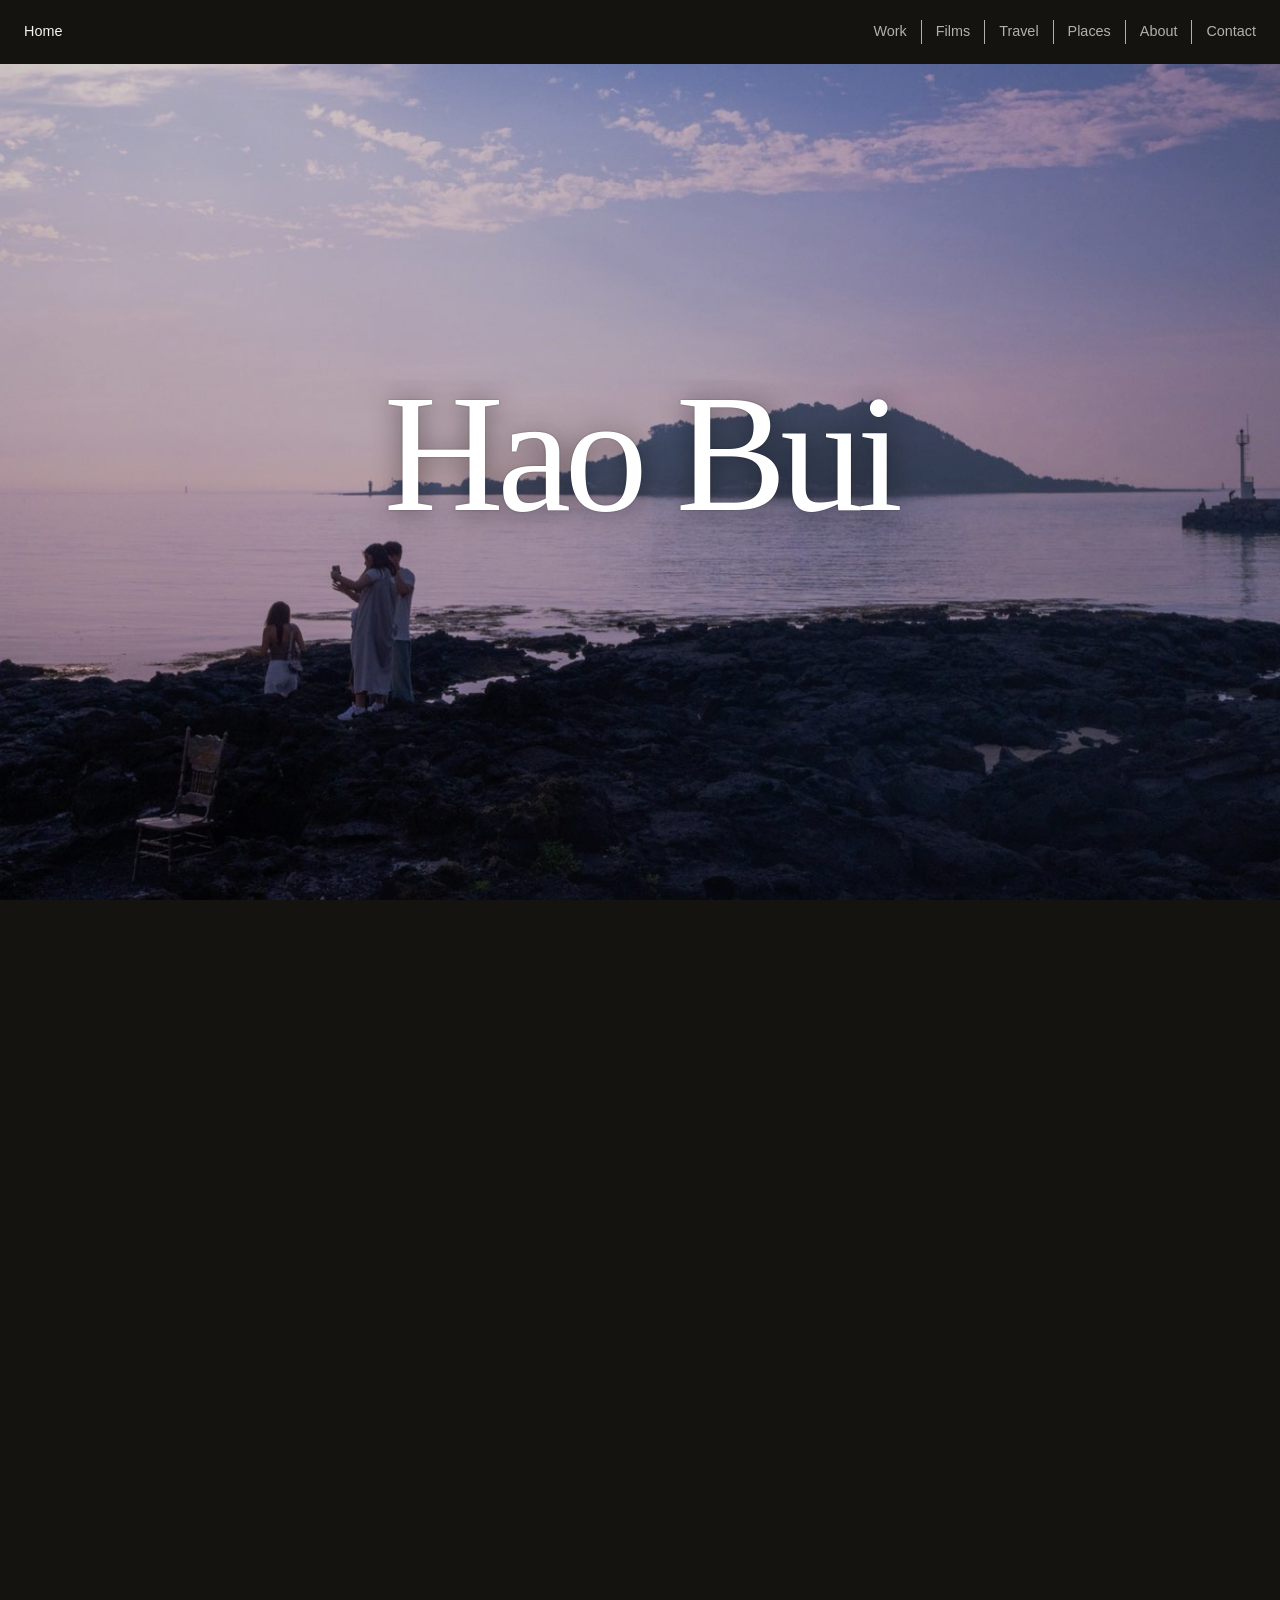
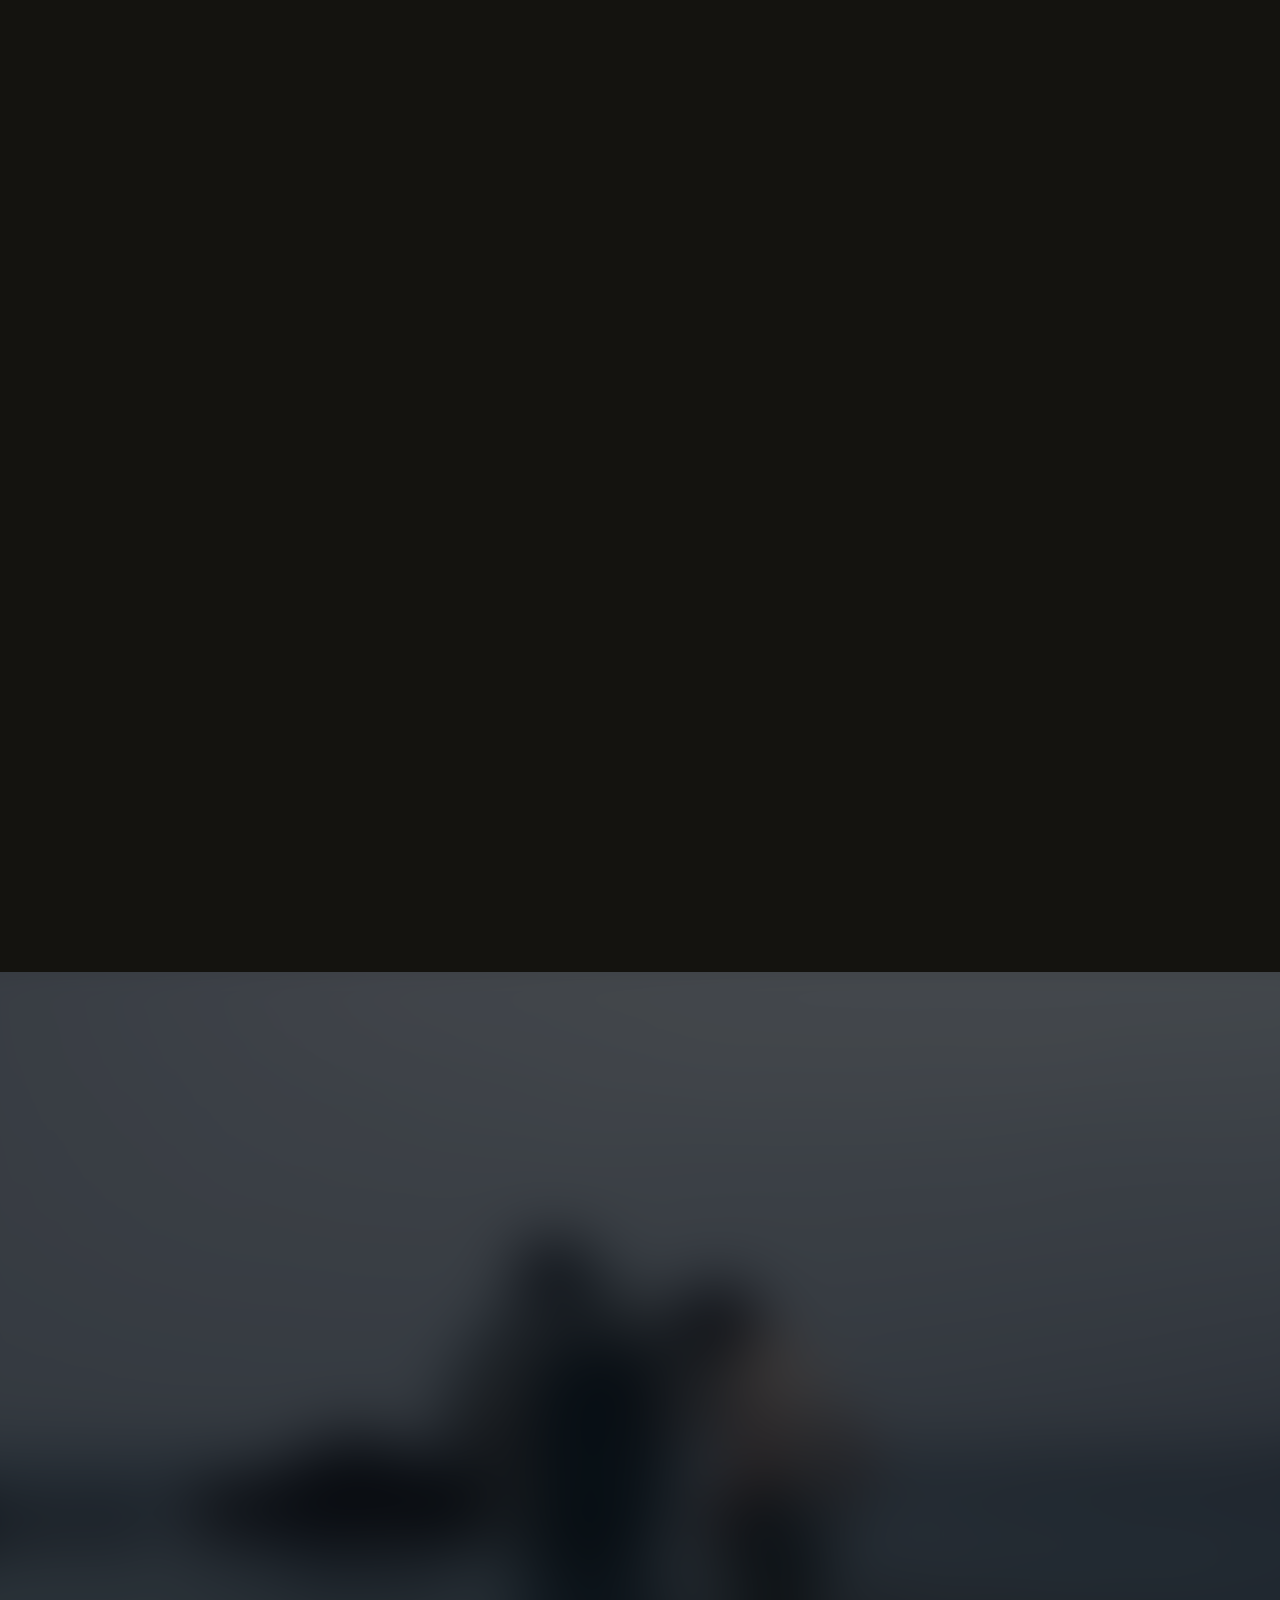
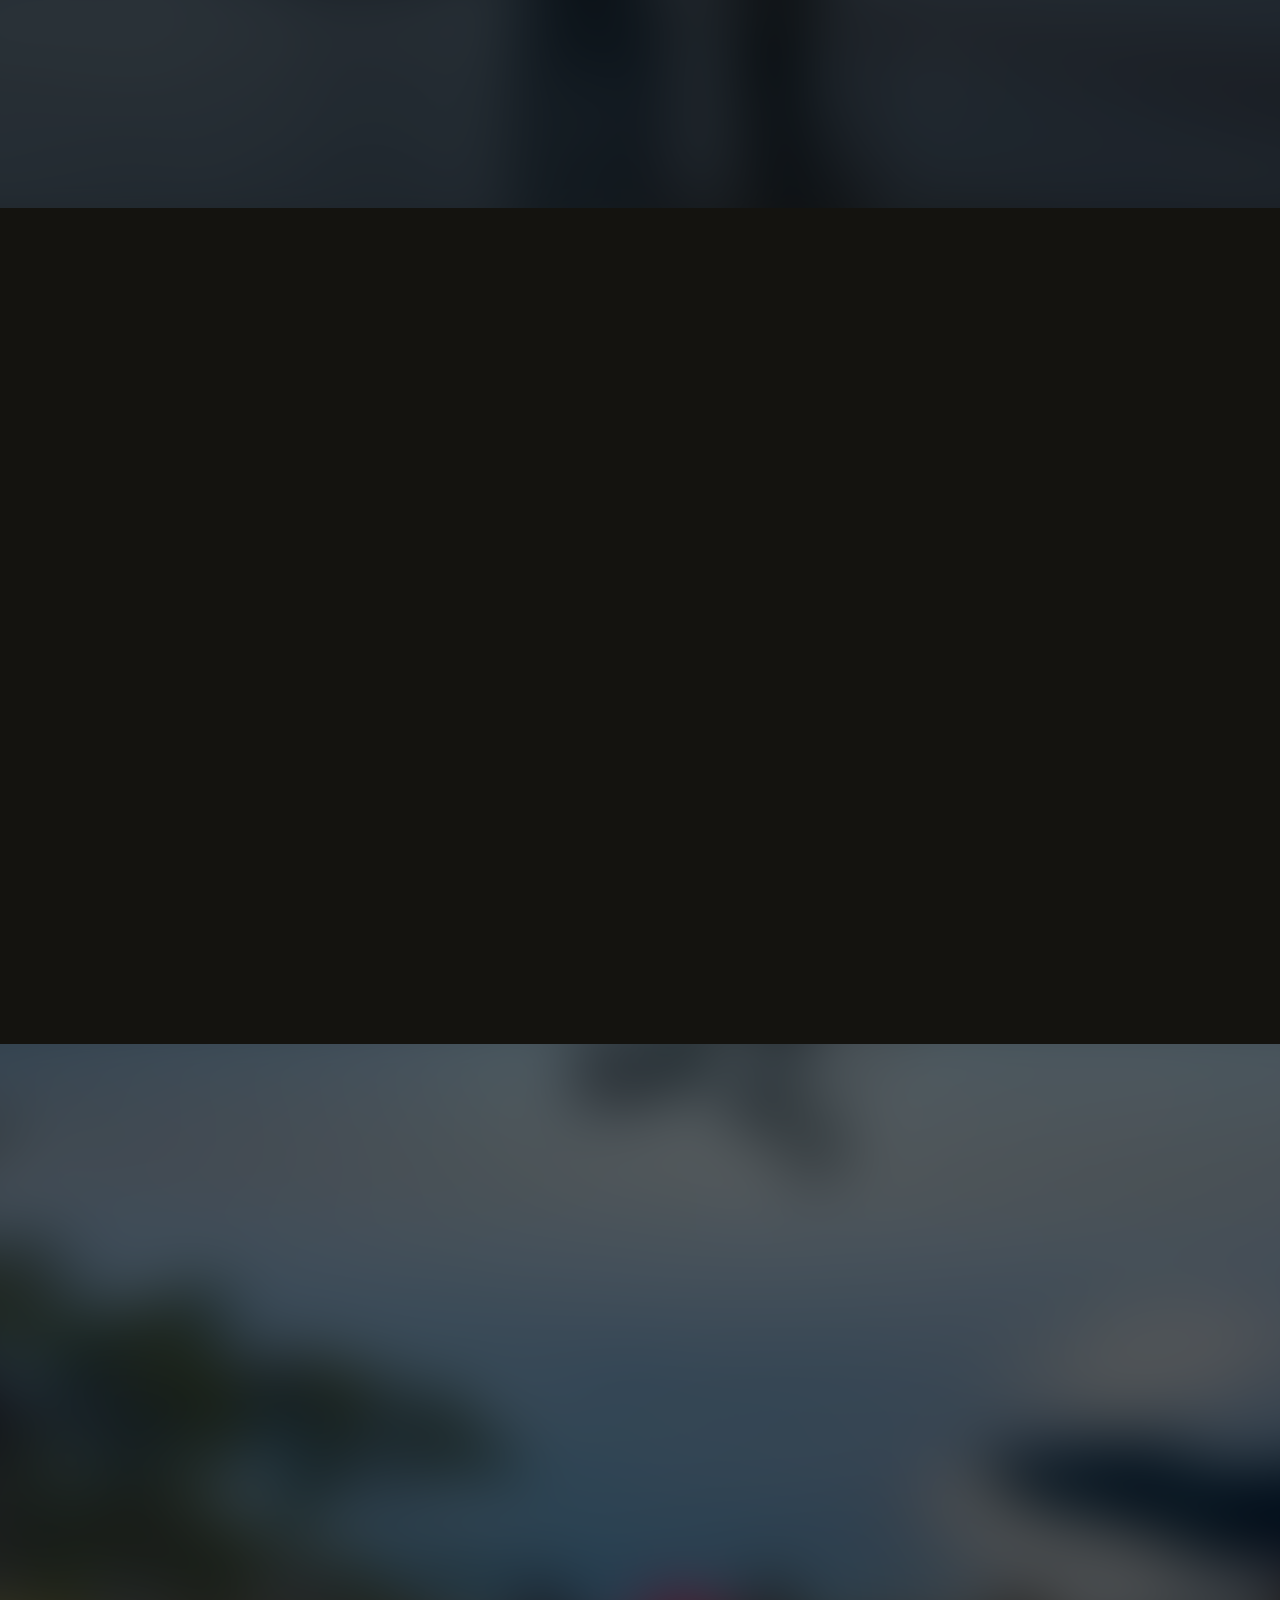
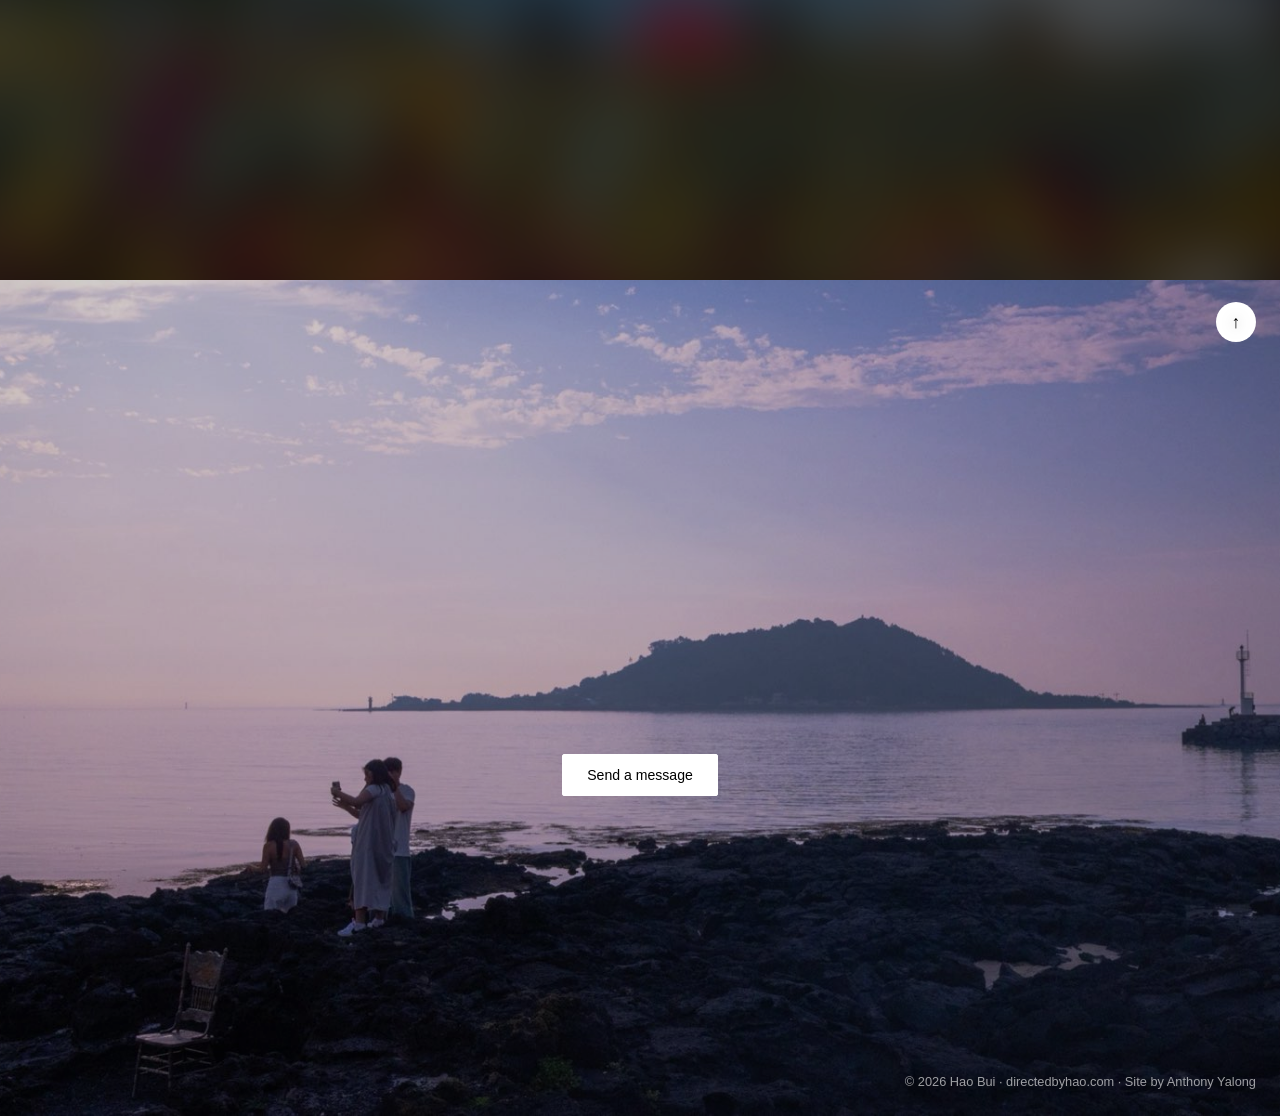
==== commit 9d225e71: "feat: a Work section with two client films Work opens the page after the hero: Vierra Digital's corp" ====
--- a/index.html
+++ b/index.html
@@ -5,7 +5,7 @@
   <meta name="viewport" content="width=device-width, initial-scale=1.0" />
   <!-- The sha256 is of the one-line <script> below: change that line and
        this hash must change with it. Adding a new source: README, "Security". -->
-  <meta http-equiv="Content-Security-Policy" content="default-src 'none'; script-src 'self' 'sha256-/x7W7R75k8Roq0WaVRQX9blP4OufE5xbAdzklGxsgpw='; style-src 'self' https://fonts.googleapis.com; font-src https://fonts.gstatic.com; img-src 'self' https://i.ytimg.com data:; connect-src https://formspree.io; object-src 'self'; frame-src 'self'; form-action https://formspree.io; base-uri 'none'; require-trusted-types-for 'script'; upgrade-insecure-requests" />
+  <meta http-equiv="Content-Security-Policy" content="default-src 'none'; script-src 'self' 'sha256-/x7W7R75k8Roq0WaVRQX9blP4OufE5xbAdzklGxsgpw='; style-src 'self' https://fonts.googleapis.com; font-src https://fonts.gstatic.com; img-src 'self' https://i.ytimg.com data:; media-src 'self'; connect-src https://formspree.io; object-src 'self'; frame-src 'self'; form-action https://formspree.io; base-uri 'none'; require-trusted-types-for 'script'; upgrade-insecure-requests" />
   <meta name="referrer" content="no-referrer" />
   <!-- Effects that need JavaScript start hidden only when this class is set,
        so a visitor without scripts never meets a blank state. -->
@@ -40,6 +40,7 @@
   <header class="site-header">
     <a class="brand" href="#top">Home</a>
     <nav class="tabs" aria-label="Sections">
+      <a href="#work">Work</a>
       <a href="#films">Films</a>
       <a href="#travel">Travel</a>
       <a href="#places">Places</a>
@@ -81,6 +82,36 @@
     </ul>
 
     <p class="hero-role">Filmmaker<br />Boston, MA</p>
+  </section>
+
+  <!-- ============================================================
+       WORK
+       Client pieces, side by side: a player with a poster, then the title,
+       a client · kind · date line, the credits and a short note. The films
+       live in assets/video/ and download only when played.
+       EDIT ME: to add a piece copy a whole <article class="project">.
+       project--wide is a landscape film, project--tall a portrait one.
+       See the README's "Add a project to Work" for sizes.
+       ============================================================ -->
+  <section id="work" class="screen screen--band">
+    <div class="screen-inner">
+      <h2 class="screen-title" data-reveal>Work</h2>
+      <div class="work" data-reveal>
+        <article class="project project--wide">
+          <video class="project-video" controls playsinline preload="none" poster="assets/images/work/vierra-digital.jpg" src="assets/video/vierra-digital-overview.mp4" width="1280" height="720"></video>
+          <h3 class="project-title"><img class="project-mark" src="assets/images/work/vierra-logo.png" alt="" width="476" height="197" />Vierra Digital</h3>
+          <p class="project-meta mono">Corporate overview film · August 2026</p>
+          <p class="project-credits">Production, lighting, motion graphics, edit</p>
+          <p class="project-note">A two and a half minute overview film introducing Vierra Digital's services to prospective clients. Produced as a single-camera interview with a controlled lighting setup. Custom motion graphics run throughout, visualizing each service as it is described rather than leaving it to voiceover alone. Post production and color in DaVinci Resolve.</p>
+        </article>
+        <article class="project project--tall">
+          <video class="project-video" controls playsinline preload="none" poster="assets/images/work/rolling-loud.jpg" src="assets/video/rolling-loud-apparel-campaign.mp4" width="1080" height="1920"></video>
+          <h3 class="project-title">Apparel campaign</h3>
+          <p class="project-meta mono">Rolling Loud, Miami · Mar 2026</p>
+          <p class="project-credits">Edit: Hao Bui · Client under NDA</p>
+        </article>
+      </div>
+    </div>
   </section>
 
   <!-- ============================================================
@@ -289,8 +320,8 @@
           </li>
         </ul>
       </li>
-      <li class="place" data-lat="34.68" data-lon="-82.84">
-        <h3 class="place-name">Clemson, SC</h3>
+      <li class="place" data-lat="34.77" data-lon="-82.62">
+        <h3 class="place-name">Upstate SC</h3>
         <ul class="place-media">
           <li>
             <a class="clip" href="https://www.youtube.com/watch?v=d-yabYQ1DlU" target="_blank" rel="noopener noreferrer" aria-label="Watch on YouTube"><img src="https://i.ytimg.com/vi/d-yabYQ1DlU/maxresdefault.jpg" alt="" width="1280" height="720" loading="lazy" /></a>
@@ -302,6 +333,11 @@
             <h3 class="reel-title">Using DJI Action 5 Pro &amp; Insta360 Ace Pro 2 to vlog in South Carolina</h3>
             <p class="reel-when mono">Aug 30, 2026 · South Carolina</p>
           </li>
+          <li>
+            <img src="assets/images/places/upstate-sc/greenville-down-by-the-river.jpg" alt="Down by the river" width="679" height="1200" loading="lazy" />
+            <h3 class="reel-title">Down by the river</h3>
+            <p class="reel-when mono">Dec 21, 2024 · Greenville, SC</p>
+          </li>
         </ul>
       </li>
       <li class="place" data-lat="29.76" data-lon="-95.37">
@@ -316,6 +352,61 @@
             <a class="clip" href="https://www.youtube.com/watch?v=AEY292PFZ9A" target="_blank" rel="noopener noreferrer" aria-label="Watch on YouTube"><img src="https://i.ytimg.com/vi/AEY292PFZ9A/maxresdefault.jpg" alt="" width="1280" height="720" loading="lazy" /></a>
             <h3 class="reel-title">trying the BEST INDIAN restaurant in texas | part 2</h3>
             <p class="reel-when mono">Jul 18, 2026 · Houston, TX</p>
+          </li>
+        </ul>
+      </li>
+      <li class="place" data-lat="39.74" data-lon="-104.99">
+        <h3 class="place-name">Denver, CO</h3>
+        <ul class="place-media">
+          <li>
+            <img src="assets/images/places/denver/denver-red-rocks.jpg" alt="Red Rocks Amphitheatre" width="900" height="1200" loading="lazy" />
+            <h3 class="reel-title">Red Rocks Amphitheatre</h3>
+            <p class="reel-when mono">Sep 6, 2026 · Denver, CO</p>
+          </li>
+        </ul>
+      </li>
+      <li class="place" data-lat="34.05" data-lon="-118.24">
+        <h3 class="place-name">Los Angeles, CA</h3>
+        <ul class="place-media">
+          <li>
+            <img src="assets/images/places/los-angeles/los-angeles-matcha.jpg" alt="Matcha for the table" width="900" height="1200" loading="lazy" />
+            <h3 class="reel-title">Matcha for the table</h3>
+            <p class="reel-when mono">Los Angeles, CA</p>
+          </li>
+        </ul>
+      </li>
+      <li class="place" data-lat="37.56" data-lon="-122.32">
+        <h3 class="place-name">Bay Area</h3>
+        <ul class="place-media">
+          <li>
+            <img src="assets/images/places/bay-area/san-francisco-golden-gate.jpg" alt="Golden Gate Bridge" width="900" height="1200" loading="lazy" />
+            <h3 class="reel-title">Golden Gate Bridge</h3>
+            <p class="reel-when mono">Jan 12, 2024 · San Francisco, CA</p>
+          </li>
+          <li>
+            <img src="assets/images/places/bay-area/san-jose-city-lights.jpg" alt="City lights from the hills" width="900" height="1200" loading="lazy" />
+            <h3 class="reel-title">City lights from the hills</h3>
+            <p class="reel-when mono">Jul 5, 2026 · San Jose, CA</p>
+          </li>
+        </ul>
+      </li>
+      <li class="place" data-lat="49.28" data-lon="-123.12">
+        <h3 class="place-name">Vancouver, BC</h3>
+        <ul class="place-media">
+          <li>
+            <img src="assets/images/places/vancouver/vancouver-from-the-plane.jpg" alt="Mountains from the plane" width="900" height="1200" loading="lazy" />
+            <h3 class="reel-title">Mountains from the plane</h3>
+            <p class="reel-when mono">Jan 3, 2024 · Vancouver, BC</p>
+          </li>
+        </ul>
+      </li>
+      <li class="place" data-lat="38.90" data-lon="-77.04">
+        <h3 class="place-name">Washington, DC</h3>
+        <ul class="place-media">
+          <li>
+            <img src="assets/images/places/washington-dc/washington-dc-on-detour.jpg" alt="On detour" width="674" height="1200" loading="lazy" />
+            <h3 class="reel-title">On detour</h3>
+            <p class="reel-when mono">Aug 13, 2024 · Washington, DC</p>
           </li>
         </ul>
       </li>
--- a/assets/css/site.css
+++ b/assets/css/site.css
@@ -304,6 +304,31 @@
 html.js .screen-title[data-reveal].is-in { letter-spacing: -0.04em; }
 html.js .headline-text[data-reveal].is-in { letter-spacing: -0.04em; }
 
+/* ---- Work: two client films side by side. Both players share one
+   height, the landscape one wide and the portrait one narrow, so the row
+   reads as a pair; the copy sits under each. ---- */
+.work {
+  --project-h: clamp(200px, calc(100vh - 480px), 440px);
+  display: flex;
+  align-items: flex-start;
+  gap: 36px;
+}
+.project { min-width: 0; }
+.project-video { display: block; height: var(--project-h); border-radius: 3px; background: #000; }
+.project--wide .project-video { width: calc(var(--project-h) * 16 / 9); }
+.project--tall .project-video { width: calc(var(--project-h) * 9 / 16); }
+.project-title { display: flex; align-items: center; gap: 10px; margin: 14px 0 4px; font-size: 1.05rem; }
+.project-mark { height: 20px; width: auto; padding: 3px 5px; border-radius: 4px; background: #fff; }
+.project-meta { margin: 0; font-size: 0.74rem; letter-spacing: 0.06em; text-transform: uppercase; color: var(--muted); }
+.project-credits { margin: 6px 0 0; font-size: 0.9rem; color: var(--muted); }
+.project-note { margin: 8px 0 0; max-width: 62ch; font-size: 0.95rem; line-height: 1.5; }
+@media (max-width: 600px) {
+  .work { flex-direction: column; gap: 28px; }
+  .project-video, .project--wide .project-video, .project--tall .project-video { width: 100%; height: auto; }
+  .project--wide .project-video { aspect-ratio: 16 / 9; }
+  .project--tall .project-video { aspect-ratio: 9 / 16; }
+}
+
 /* ---- Films and Travel: the reel ----
    .reel-items is the data: one <li> per item holding an <a class="clip">
    or an <img>, then its .reel-title, .reel-when and optional .reel-line.
@@ -555,6 +580,10 @@
   text-shadow: 0 1px 6px rgba(0, 0, 0, 0.7);
 }
 .pin:hover .pin-name, .pin.is-active .pin-name { color: #fff; }
+/* A label with no clear side on a crowded map waits for its pin to be
+   hovered, focused or open. */
+.pin-name.is-crowded { opacity: 0; }
+.pin:hover .pin-name, .pin:focus-visible .pin-name, .pin.is-active .pin-name { opacity: 1; }
 .pin-name[data-side="top"]    { left: 50%; bottom: calc(50% + 12px); transform: translateX(-50%); }
 .pin-name[data-side="bottom"] { left: 50%; top: calc(50% + 12px); transform: translateX(-50%); }
 .pin-name[data-side="right"]  { left: calc(50% + 14px); top: 50%; transform: translateY(-50%); }
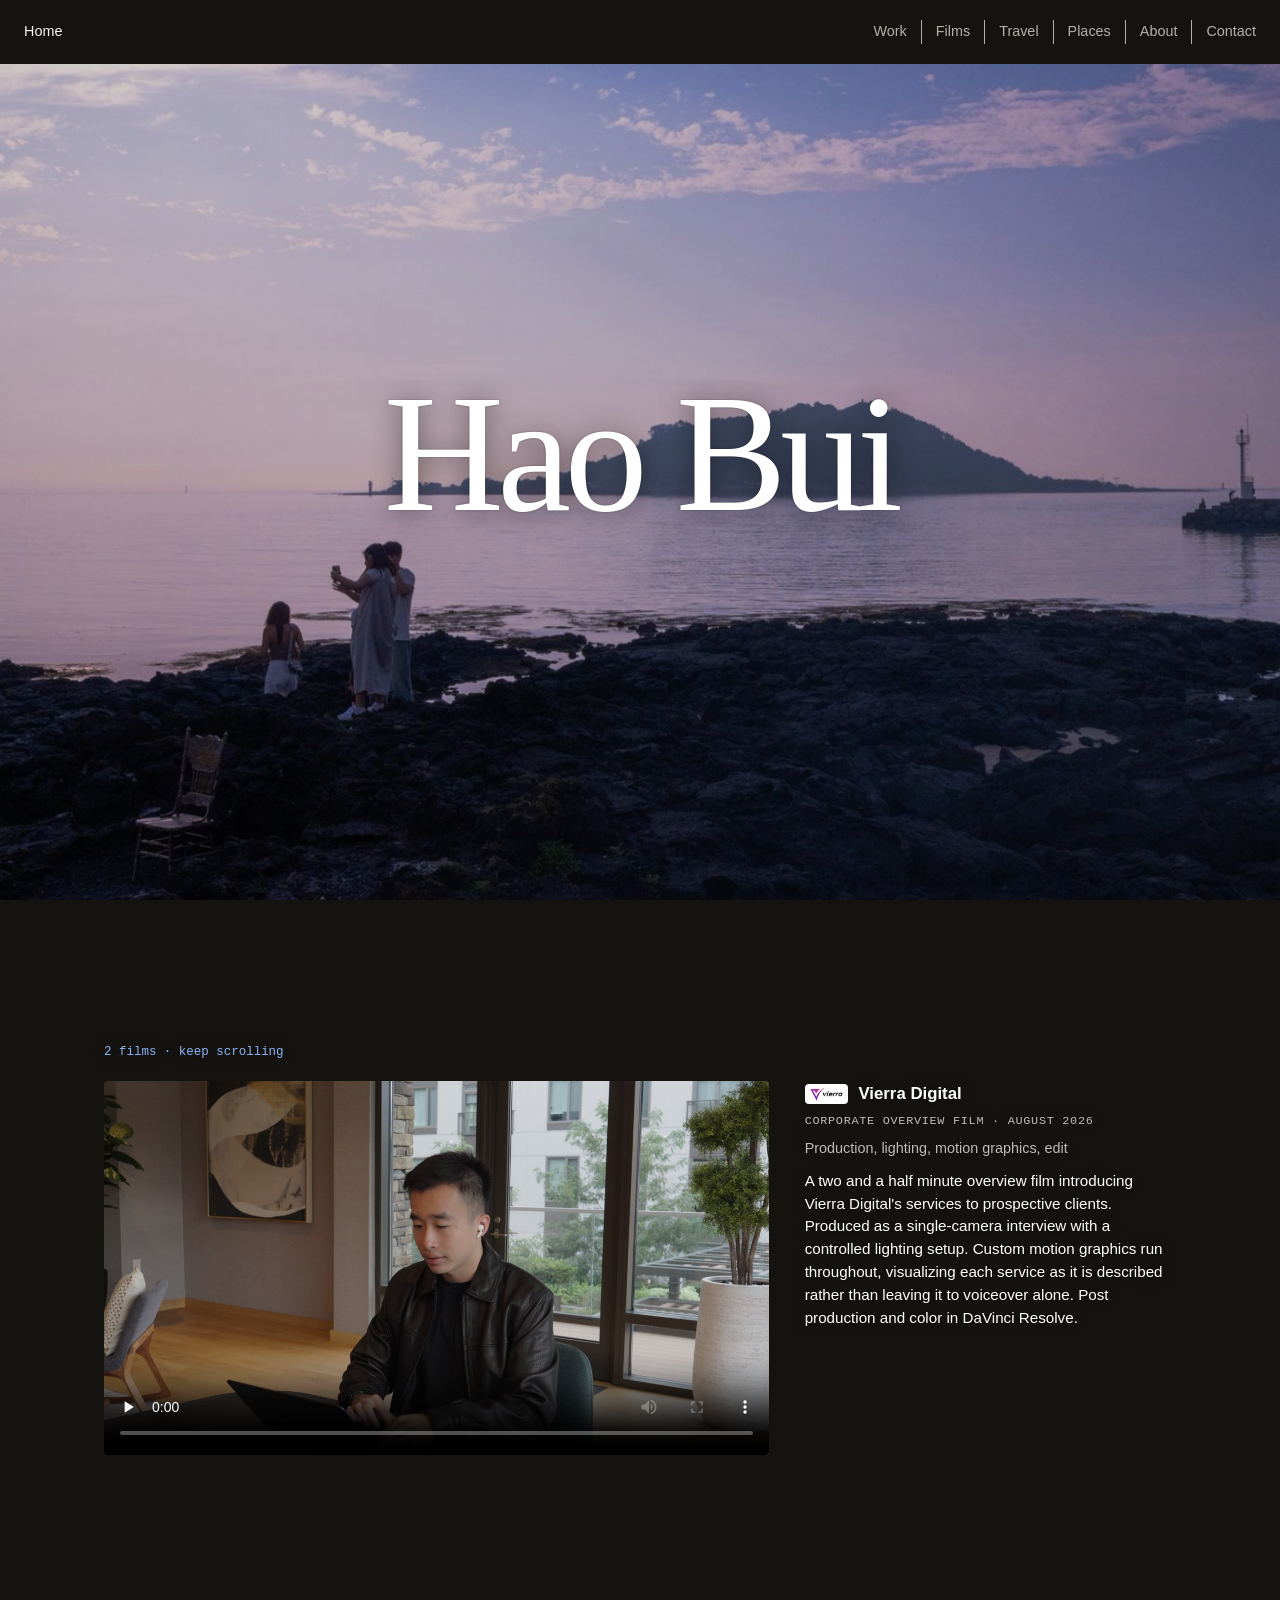
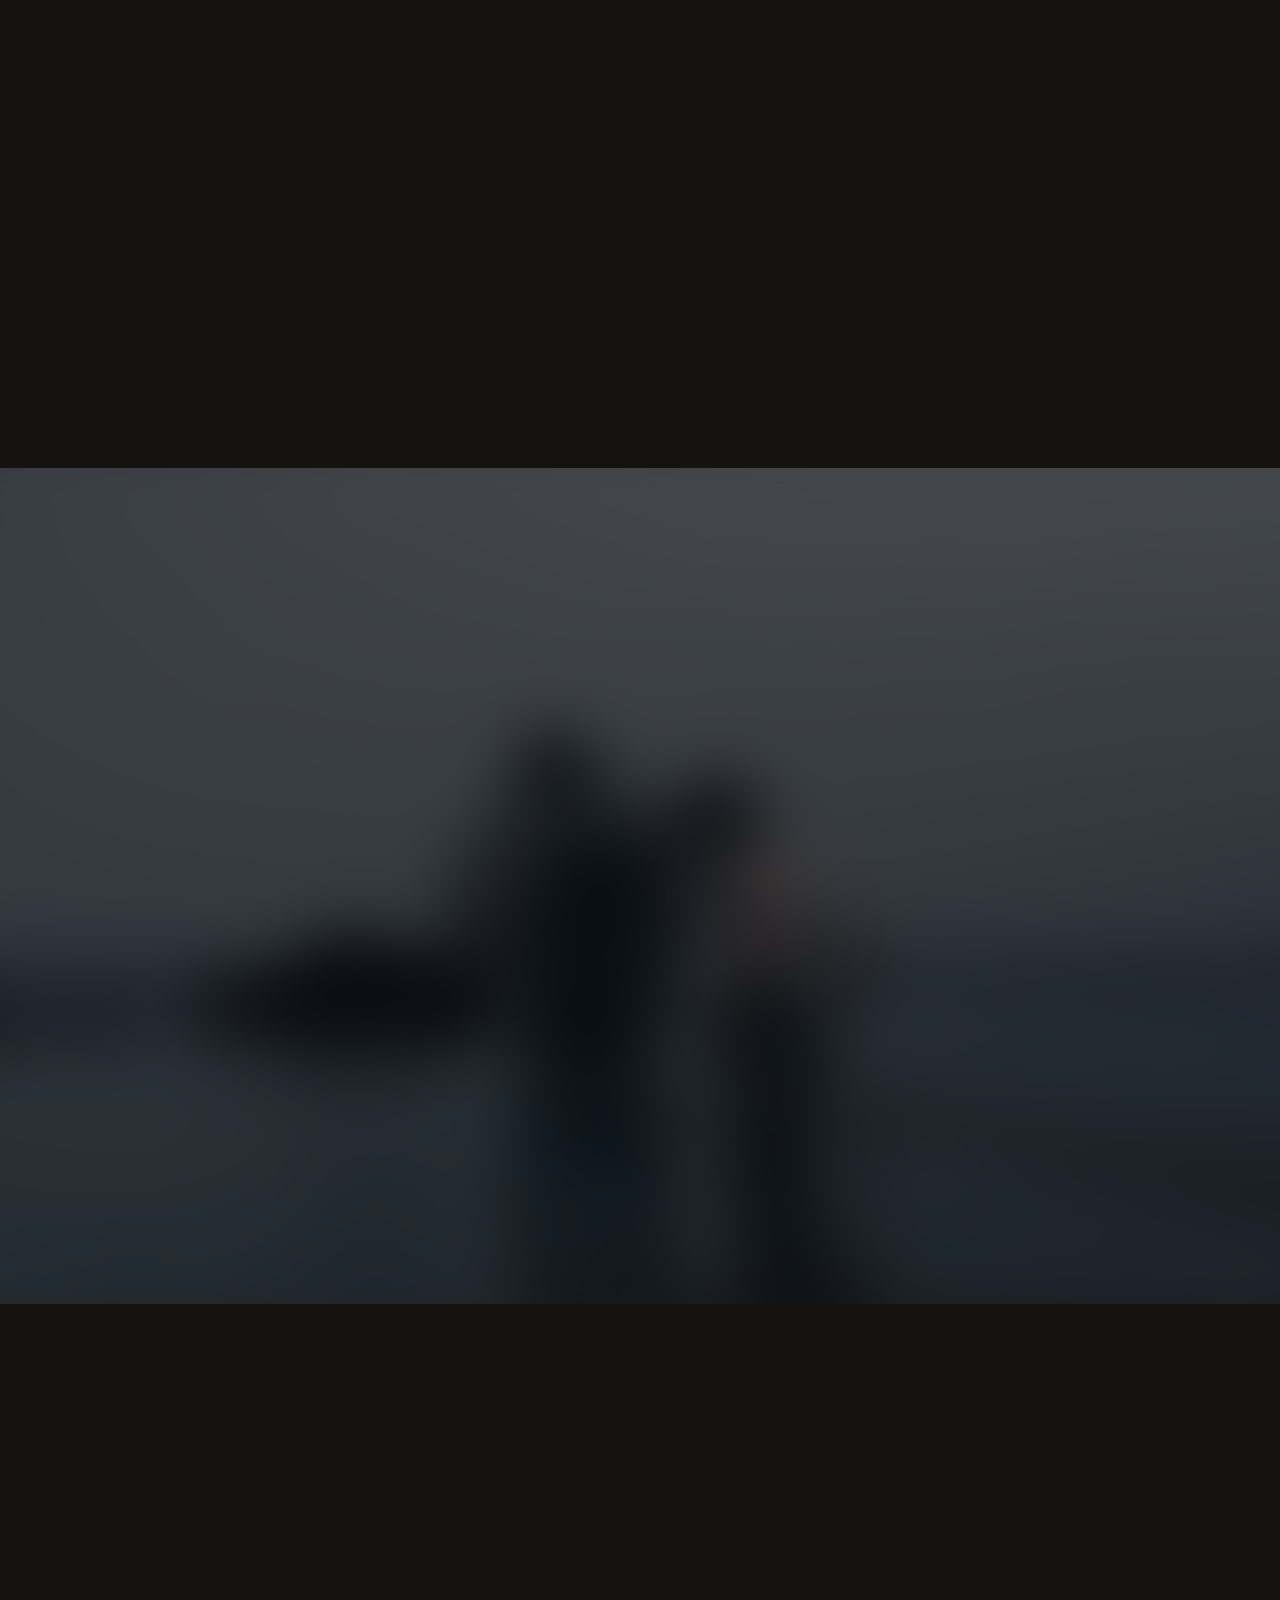
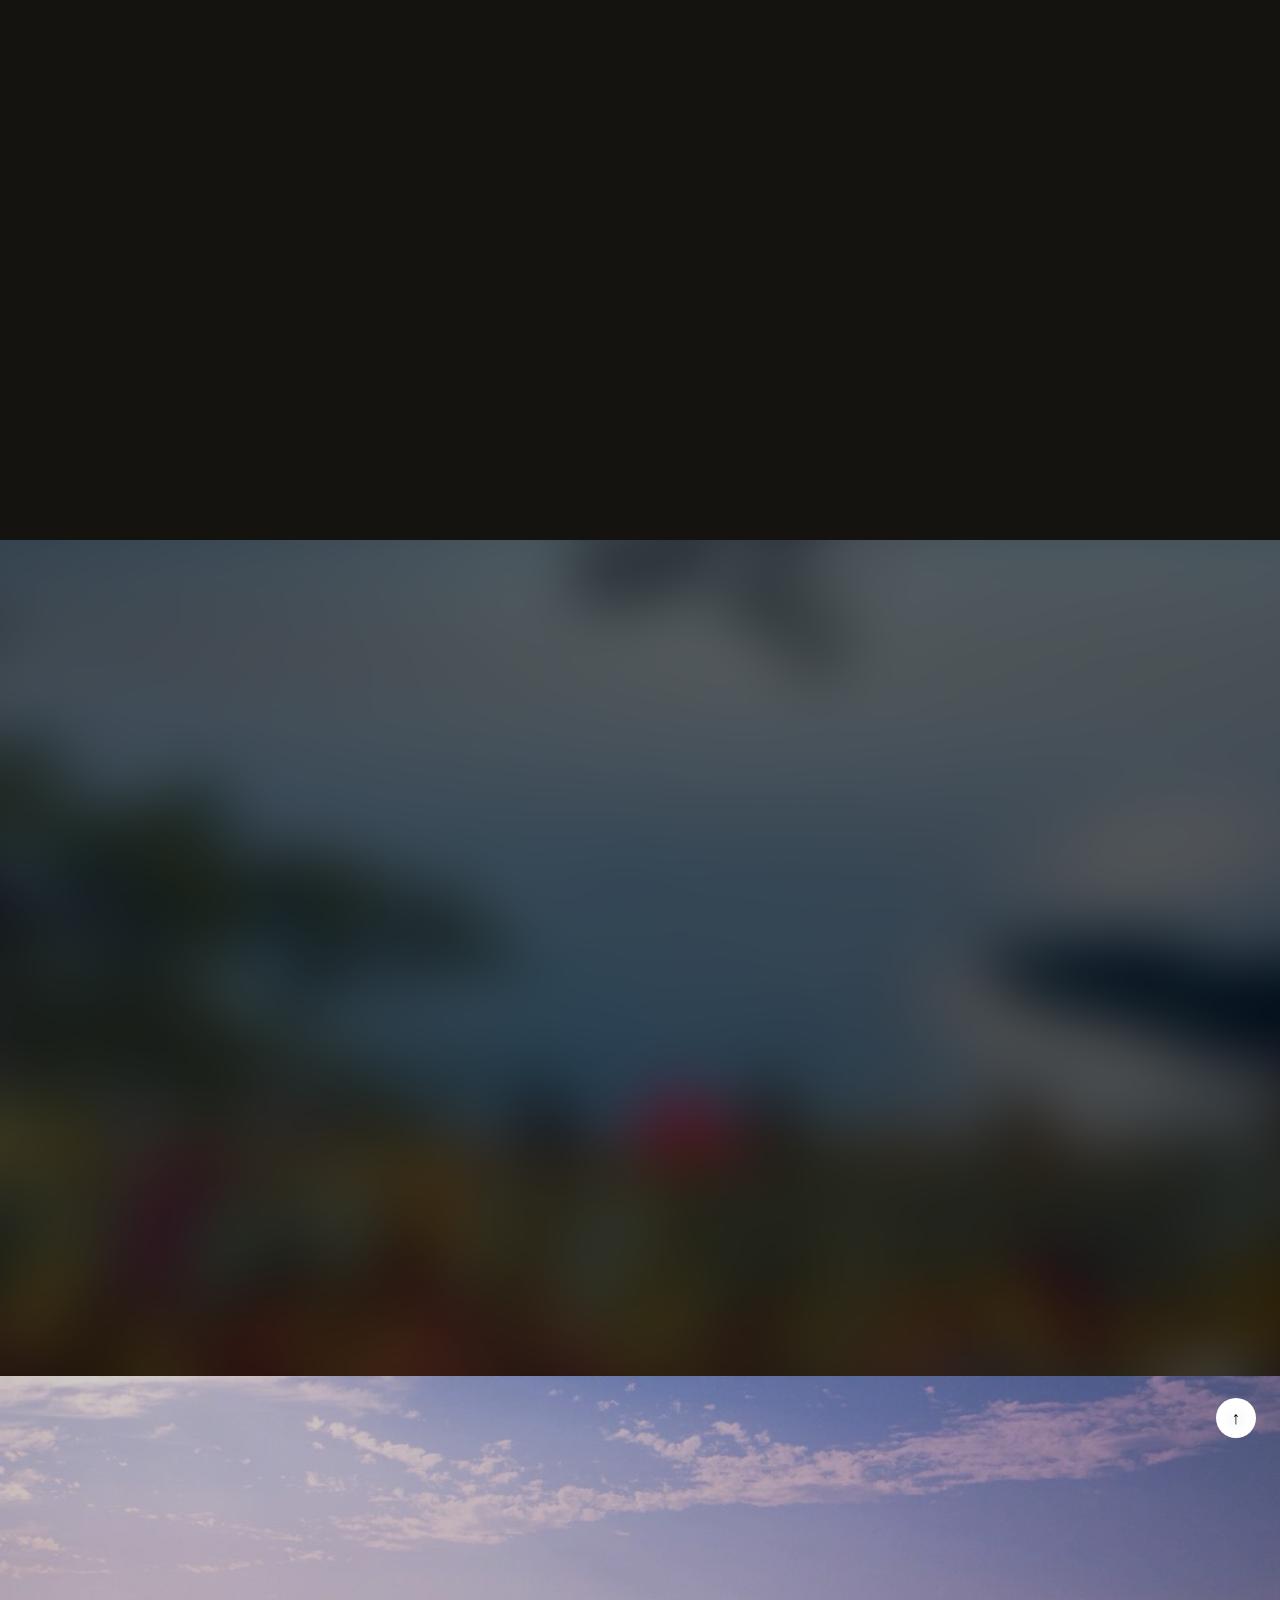
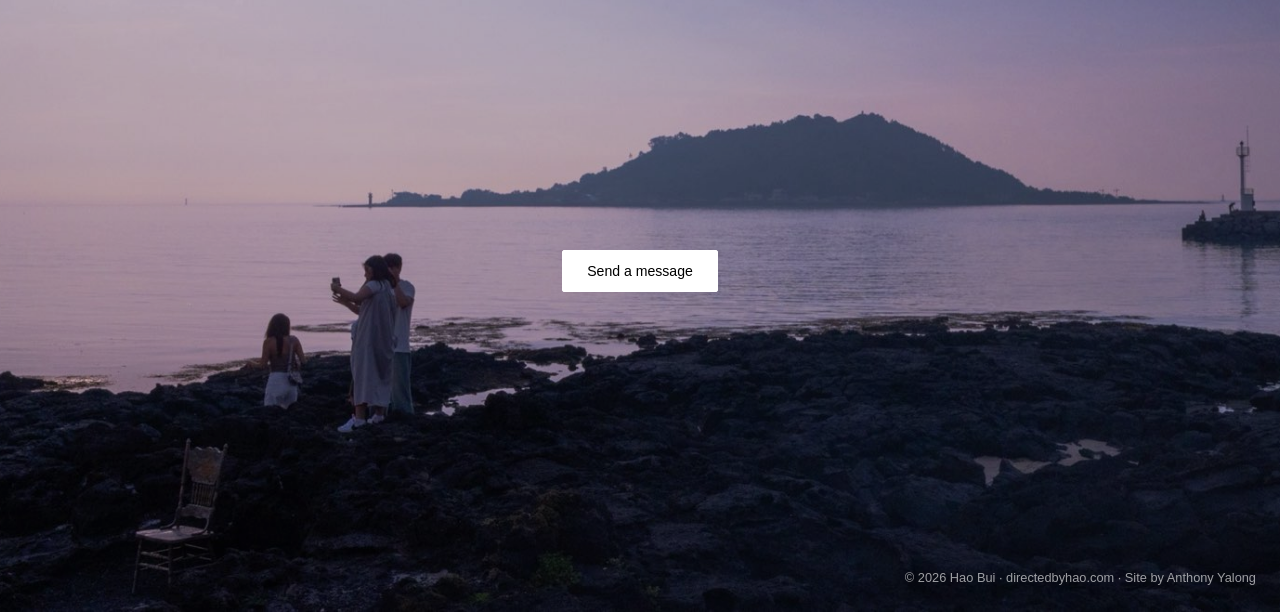
==== commit 911b8fe0: "feat: Work pins and scrolls sideways through its films On a desktop window the Work section grows by" ====
--- a/index.html
+++ b/index.html
@@ -86,29 +86,37 @@
 
   <!-- ============================================================
        WORK
-       Client pieces, side by side: a player with a poster, then the title,
-       a client · kind · date line, the credits and a short note. The films
-       live in assets/video/ and download only when played.
-       EDIT ME: to add a piece copy a whole <article class="project">.
-       project--wide is a landscape film, project--tall a portrait one.
+       Client films, one piece each: a player with a poster, then the title,
+       a client · kind · date line, the credits and a short note. On a
+       desktop window the section pins while the page scrolls and the rail
+       of pieces moves sideways, one per screen; on phones and without
+       motion the pieces stack. The films live in assets/video/ and download
+       only when played.
+       EDIT ME: to add a piece copy a whole <article class="piece">.
+       piece--wide is a landscape film, piece--tall a portrait one.
        See the README's "Add a project to Work" for sizes.
        ============================================================ -->
-  <section id="work" class="screen screen--band">
+  <section id="work" class="screen screen--band screen--rail">
     <div class="screen-inner">
       <h2 class="screen-title" data-reveal>Work</h2>
-      <div class="work" data-reveal>
-        <article class="project project--wide">
-          <video class="project-video" controls playsinline preload="none" poster="assets/images/work/vierra-digital.jpg" src="assets/video/vierra-digital-overview.mp4" width="1280" height="720"></video>
-          <h3 class="project-title"><img class="project-mark" src="assets/images/work/vierra-logo.png" alt="" width="476" height="197" />Vierra Digital</h3>
-          <p class="project-meta mono">Corporate overview film · August 2026</p>
-          <p class="project-credits">Production, lighting, motion graphics, edit</p>
-          <p class="project-note">A two and a half minute overview film introducing Vierra Digital's services to prospective clients. Produced as a single-camera interview with a controlled lighting setup. Custom motion graphics run throughout, visualizing each service as it is described rather than leaving it to voiceover alone. Post production and color in DaVinci Resolve.</p>
+      <p class="rail-hint mono"></p>
+      <div class="rail">
+        <article class="piece piece--wide">
+          <video class="piece-video" controls playsinline preload="none" poster="assets/images/work/vierra-digital.jpg" src="assets/video/vierra-digital-overview.mp4" width="1280" height="720"></video>
+          <div class="piece-text">
+            <h3 class="piece-title"><img class="piece-mark" src="assets/images/work/vierra-logo.png" alt="" width="476" height="197" />Vierra Digital</h3>
+            <p class="piece-meta mono">Corporate overview film · August 2026</p>
+            <p class="piece-credits">Production, lighting, motion graphics, edit</p>
+            <p class="piece-note">A two and a half minute overview film introducing Vierra Digital's services to prospective clients. Produced as a single-camera interview with a controlled lighting setup. Custom motion graphics run throughout, visualizing each service as it is described rather than leaving it to voiceover alone. Post production and color in DaVinci Resolve.</p>
+          </div>
         </article>
-        <article class="project project--tall">
-          <video class="project-video" controls playsinline preload="none" poster="assets/images/work/rolling-loud.jpg" src="assets/video/rolling-loud-apparel-campaign.mp4" width="1080" height="1920"></video>
-          <h3 class="project-title">Apparel campaign</h3>
-          <p class="project-meta mono">Rolling Loud, Miami · Mar 2026</p>
-          <p class="project-credits">Edit: Hao Bui · Client under NDA</p>
+        <article class="piece piece--tall">
+          <video class="piece-video" controls playsinline preload="none" poster="assets/images/work/rolling-loud.jpg" src="assets/video/rolling-loud-apparel-campaign.mp4" width="1080" height="1920"></video>
+          <div class="piece-text">
+            <h3 class="piece-title">Apparel campaign</h3>
+            <p class="piece-meta mono">Rolling Loud, Miami · Mar 2026</p>
+            <p class="piece-credits">Edit: Hao Bui · Client under NDA</p>
+          </div>
         </article>
       </div>
     </div>
--- a/assets/css/site.css
+++ b/assets/css/site.css
@@ -304,30 +304,29 @@
 html.js .screen-title[data-reveal].is-in { letter-spacing: -0.04em; }
 html.js .headline-text[data-reveal].is-in { letter-spacing: -0.04em; }
 
-/* ---- Work: two client films side by side. Both players share one
-   height, the landscape one wide and the portrait one narrow, so the row
-   reads as a pair; the copy sits under each. ---- */
-.work {
-  --project-h: clamp(200px, calc(100vh - 480px), 440px);
-  display: flex;
-  align-items: flex-start;
-  gap: 36px;
-}
-.project { min-width: 0; }
-.project-video { display: block; height: var(--project-h); border-radius: 3px; background: #000; }
-.project--wide .project-video { width: calc(var(--project-h) * 16 / 9); }
-.project--tall .project-video { width: calc(var(--project-h) * 9 / 16); }
-.project-title { display: flex; align-items: center; gap: 10px; margin: 14px 0 4px; font-size: 1.05rem; }
-.project-mark { height: 20px; width: auto; padding: 3px 5px; border-radius: 4px; background: #fff; }
-.project-meta { margin: 0; font-size: 0.74rem; letter-spacing: 0.06em; text-transform: uppercase; color: var(--muted); }
-.project-credits { margin: 6px 0 0; font-size: 0.9rem; color: var(--muted); }
-.project-note { margin: 8px 0 0; max-width: 62ch; font-size: 0.95rem; line-height: 1.5; }
-@media (max-width: 600px) {
-  .work { flex-direction: column; gap: 28px; }
-  .project-video, .project--wide .project-video, .project--tall .project-video { width: 100%; height: auto; }
-  .project--wide .project-video { aspect-ratio: 16 / 9; }
-  .project--tall .project-video { aspect-ratio: 9 / 16; }
-}
+/* ---- Work: the client films, one slide each. Stacked by default. On a
+   desktop window with motion allowed site.js adds .is-railed: the inner
+   pins under the bar for the section's whole height, every slide is one
+   content column wide, and the rail moves left by --rail-x as the page
+   scrolls through the section. ---- */
+.rail-hint { margin: 0 0 18px; font-size: 0.78rem; color: var(--accent); }
+html:not(.js) .rail-hint { display: none; }
+.rail { display: flex; flex-direction: column; gap: 40px; }
+.piece { display: flex; flex-wrap: wrap; gap: 24px 36px; align-items: flex-start; }
+.piece-video { display: block; height: auto; max-width: 100%; border-radius: 3px; background: #000; }
+.piece--wide .piece-video { width: min(100%, 720px); aspect-ratio: 16 / 9; }
+.piece--tall .piece-video { width: min(100%, 260px); aspect-ratio: 9 / 16; }
+.piece-text { flex: 1 1 260px; min-width: 0; }
+.piece-title { display: flex; align-items: center; gap: 10px; margin: 0 0 4px; font-size: 1.05rem; }
+.piece-mark { height: 20px; width: auto; padding: 3px 5px; border-radius: 4px; background: #fff; }
+.piece-meta { margin: 0; font-size: 0.74rem; letter-spacing: 0.06em; text-transform: uppercase; color: var(--muted); }
+.piece-credits { margin: 6px 0 0; font-size: 0.9rem; color: var(--muted); }
+.piece-note { margin: 10px 0 0; max-width: 56ch; font-size: 0.95rem; line-height: 1.5; }
+.screen--rail.is-railed .screen-inner { position: sticky; top: var(--bar-h); flex: none; height: calc(100vh - var(--bar-h)); overflow: hidden; }
+.screen--rail.is-railed .rail { flex: 1; min-height: 0; flex-direction: row; gap: var(--gutter); transform: translateX(var(--rail-x, 0px)); will-change: transform; }
+.screen--rail.is-railed .piece { flex: 0 0 100%; flex-wrap: nowrap; height: 100%; align-items: flex-start; }
+.screen--rail.is-railed .piece-video { width: auto; height: auto; max-height: 100%; max-width: 62%; }
+.screen--rail.is-railed .piece--tall .piece-video { max-width: 40%; }
 
 /* ---- Films and Travel: the reel ----
    .reel-items is the data: one <li> per item holding an <a class="clip">
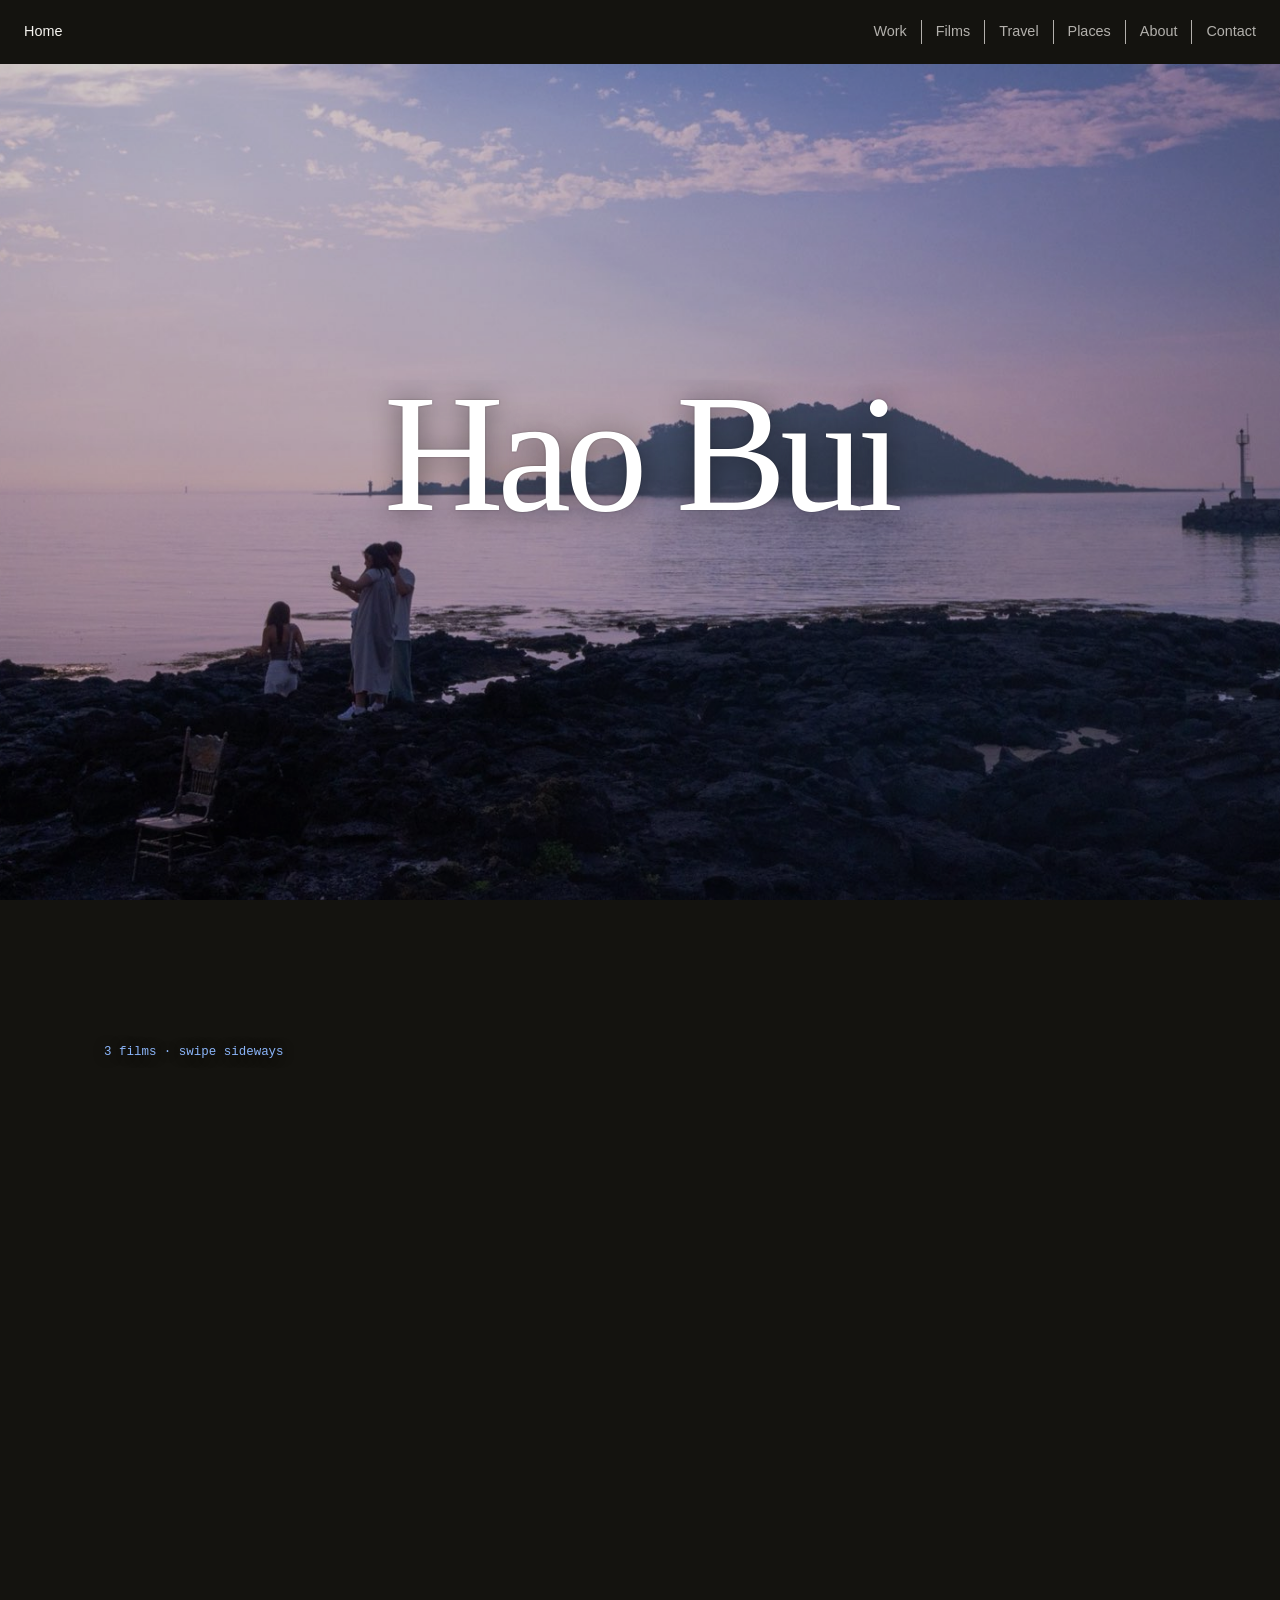
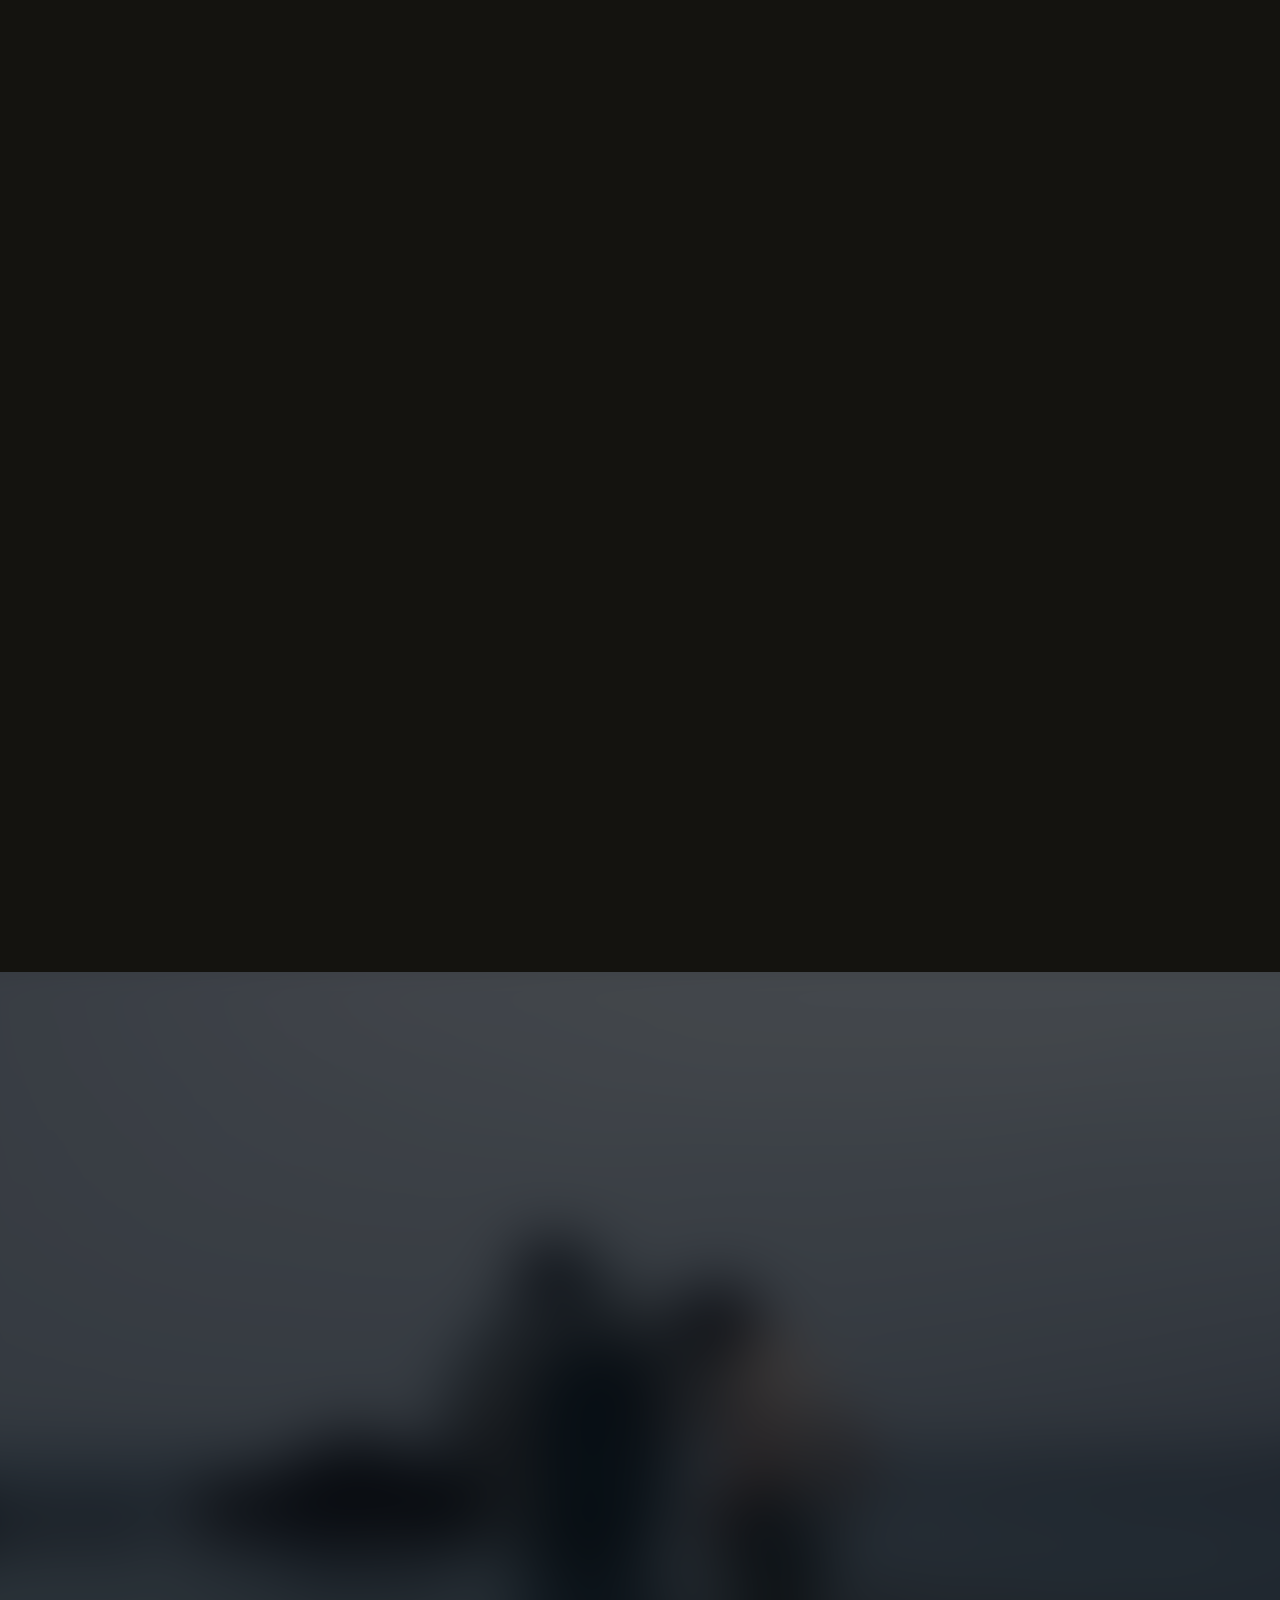
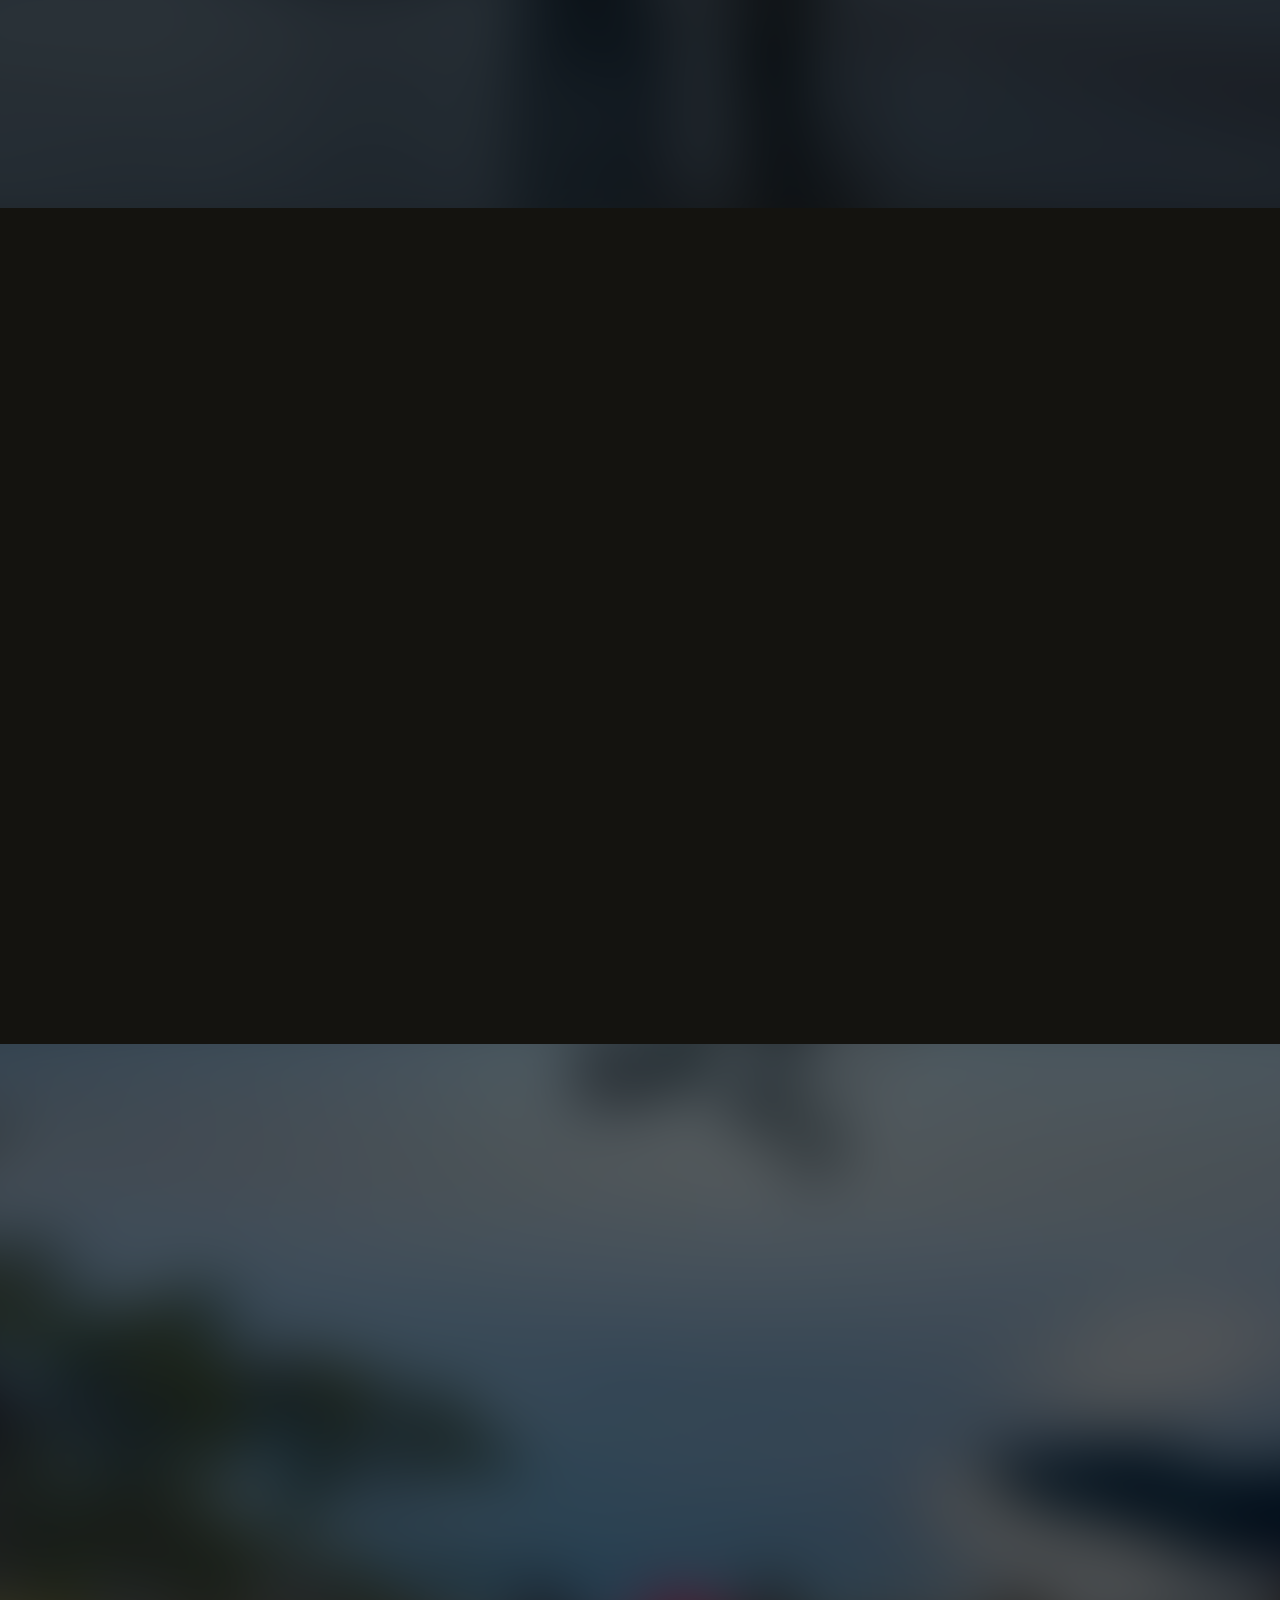
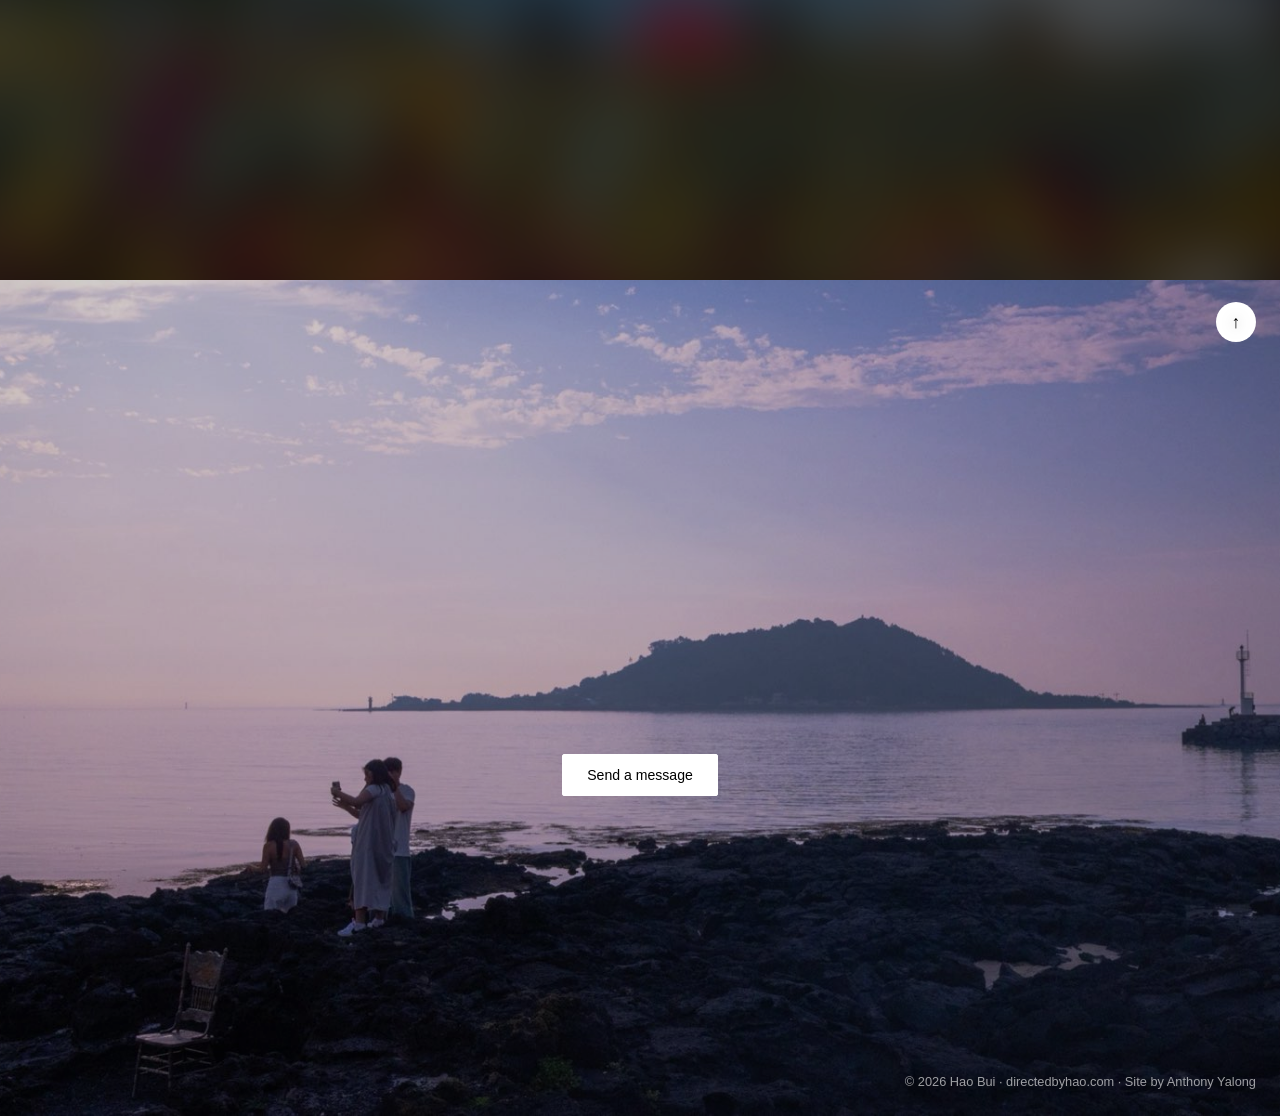
==== commit 1dfc544b: "feat: Work swipes sideways, a key beside the map, skills in About Work is a hand-driven rail: trackp" ====
--- a/index.html
+++ b/index.html
@@ -86,23 +86,33 @@
 
   <!-- ============================================================
        WORK
-       Client films, one piece each: a player with a poster, then the title,
-       a client · kind · date line, the credits and a short note. On a
-       desktop window the section pins while the page scrolls and the rail
-       of pieces moves sideways, one per screen; on phones and without
-       motion the pieces stack. The films live in assets/video/ and download
-       only when played.
+       Client films on a rail that scrolls sideways by hand: swipe on a
+       trackpad or phone, or use the arrows. One piece per rail width: a
+       player with a poster, then the title, a client · kind · date line,
+       the credits and a short note. Newest first. The films live in
+       assets/video/ and download only when played.
        EDIT ME: to add a piece copy a whole <article class="piece">.
        piece--wide is a landscape film, piece--tall a portrait one.
        See the README's "Add a project to Work" for sizes.
        ============================================================ -->
-  <section id="work" class="screen screen--band screen--rail">
+  <section id="work" class="screen screen--band">
     <div class="screen-inner">
       <h2 class="screen-title" data-reveal>Work</h2>
       <p class="rail-hint mono"></p>
-      <div class="rail">
+      <div class="rail-stage" data-reveal>
+        <button class="reel-arrow rail-prev" type="button" aria-label="Previous film">‹</button>
+        <div class="rail">
         <article class="piece piece--wide">
-          <video class="piece-video" controls playsinline preload="none" poster="assets/images/work/vierra-digital.jpg" src="assets/video/vierra-digital-overview.mp4" width="1280" height="720"></video>
+          <video class="piece-video" controls controlslist="nodownload" playsinline preload="none" poster="assets/images/work/pichanny-som.jpg" src="assets/video/pichanny-som-audition-tape.mp4" width="1280" height="720"></video>
+          <div class="piece-text">
+            <h3 class="piece-title">Pichanny Som</h3>
+            <p class="piece-meta mono">Sports audition tape · September 2026</p>
+            <p class="piece-credits">Production, direction, edit</p>
+            <p class="piece-note">An audition tape built to demonstrate athletic range across four sports for a commercial casting. Opens with an introduction to camera, then moves through soccer, basketball, tennis and volleyball, all captured in a single two-hour session. Cut so each sport reads clearly and quickly, since casting reviews these at speed.</p>
+          </div>
+        </article>
+        <article class="piece piece--wide">
+          <video class="piece-video" controls controlslist="nodownload" playsinline preload="none" poster="assets/images/work/vierra-digital.jpg" src="assets/video/vierra-digital-overview.mp4" width="1280" height="720"></video>
           <div class="piece-text">
             <h3 class="piece-title"><img class="piece-mark" src="assets/images/work/vierra-logo.png" alt="" width="476" height="197" />Vierra Digital</h3>
             <p class="piece-meta mono">Corporate overview film · August 2026</p>
@@ -111,13 +121,15 @@
           </div>
         </article>
         <article class="piece piece--tall">
-          <video class="piece-video" controls playsinline preload="none" poster="assets/images/work/rolling-loud.jpg" src="assets/video/rolling-loud-apparel-campaign.mp4" width="1080" height="1920"></video>
+          <video class="piece-video" controls controlslist="nodownload" playsinline preload="none" poster="assets/images/work/rolling-loud.jpg" src="assets/video/rolling-loud-apparel-campaign.mp4" width="1080" height="1920"></video>
           <div class="piece-text">
             <h3 class="piece-title">Apparel campaign</h3>
             <p class="piece-meta mono">Rolling Loud, Miami · Mar 2026</p>
             <p class="piece-credits">Edit: Hao Bui · Client under NDA</p>
           </div>
         </article>
+        </div>
+        <button class="reel-arrow rail-next" type="button" aria-label="Next film">›</button>
       </div>
     </div>
   </section>
@@ -286,6 +298,7 @@
           <div class="atlas-pins"></div>
         </div>
       </div>
+      <ol class="atlas-key"></ol>
 
       <div class="atlas-head">
         <h2 class="screen-title" data-reveal>Places</h2>
@@ -573,7 +586,7 @@
        playhead that steps to the next clip every few seconds; the clip
        under it fills the screen behind, blurred. Hao's cut-out fades into
        the track.
-       EDIT ME: the statement, the paragraph, the gear line, and
+       EDIT ME: the statement, the paragraph, the gear, software and skills rows, and
        assets/images/about/hao.png — a cut-out on a transparent background, head and
        shoulders at least. The Résumé button opens assets/resume/hao-bui.pdf in a
        pop-up; replace that file to update it. The clips are the <li>s in
@@ -598,7 +611,11 @@
             Based in Boston, happy to travel — if you've got something in
             mind, let's talk.
           </p>
-          <p class="about-gear mono">Sony a7C II · DJI Action 5 Pro · DJI Action 6 Pro</p>
+          <dl class="about-facts mono">
+            <div><dt>Gear</dt><dd>Sony a7C II · DJI Action 5 Pro · DJI Action 6 Pro</dd></div>
+            <div><dt>Software</dt><dd>DaVinci Resolve · Premiere Pro · CapCut · Final Cut Pro</dd></div>
+            <div><dt>Skills</dt><dd>Editing · Color grading · Directing · Lighting · Cinematography · Motion graphics</dd></div>
+          </dl>
           <p class="about-actions">
             <a class="btn" href="assets/resume/hao-bui.pdf" data-resume-open>Résumé</a>
             <a class="btn" href="https://www.instagram.com/directedbyhao/" target="_blank" rel="noopener noreferrer">Instagram</a>
--- a/assets/css/site.css
+++ b/assets/css/site.css
@@ -304,29 +304,39 @@
 html.js .screen-title[data-reveal].is-in { letter-spacing: -0.04em; }
 html.js .headline-text[data-reveal].is-in { letter-spacing: -0.04em; }
 
-/* ---- Work: the client films, one slide each. Stacked by default. On a
-   desktop window with motion allowed site.js adds .is-railed: the inner
-   pins under the bar for the section's whole height, every slide is one
-   content column wide, and the rail moves left by --rail-x as the page
-   scrolls through the section. ---- */
+/* ---- Work: the client films on a rail that scrolls sideways by hand.
+   Each piece is one rail width and snaps into place; the arrows step a
+   piece at a time for a mouse; the scrollbar stays hidden. ---- */
 .rail-hint { margin: 0 0 18px; font-size: 0.78rem; color: var(--accent); }
 html:not(.js) .rail-hint { display: none; }
-.rail { display: flex; flex-direction: column; gap: 40px; }
-.piece { display: flex; flex-wrap: wrap; gap: 24px 36px; align-items: flex-start; }
-.piece-video { display: block; height: auto; max-width: 100%; border-radius: 3px; background: #000; }
-.piece--wide .piece-video { width: min(100%, 720px); aspect-ratio: 16 / 9; }
-.piece--tall .piece-video { width: min(100%, 260px); aspect-ratio: 9 / 16; }
-.piece-text { flex: 1 1 260px; min-width: 0; }
+.rail-stage { position: relative; }
+.rail { display: flex; gap: var(--gutter); overflow-x: auto; scroll-snap-type: x mandatory; scrollbar-width: none; }
+.rail::-webkit-scrollbar { display: none; }
+.piece {
+  --piece-h: clamp(200px, calc(100vh - 480px), 440px);   /* the room under the title on one screen */
+  flex: 0 0 100%;
+  scroll-snap-align: start;
+  display: flex;
+  gap: 36px;
+  align-items: flex-start;
+}
+.piece-video { display: block; width: auto; height: auto; max-height: var(--piece-h); max-width: 62%; border-radius: 3px; background: #000; }
+.piece--tall .piece-video { max-width: 40%; }
+.piece-text { flex: 1 1 260px; min-width: 0; padding-right: 32px; }
 .piece-title { display: flex; align-items: center; gap: 10px; margin: 0 0 4px; font-size: 1.05rem; }
 .piece-mark { height: 20px; width: auto; padding: 3px 5px; border-radius: 4px; background: #fff; }
 .piece-meta { margin: 0; font-size: 0.74rem; letter-spacing: 0.06em; text-transform: uppercase; color: var(--muted); }
 .piece-credits { margin: 6px 0 0; font-size: 0.9rem; color: var(--muted); }
 .piece-note { margin: 10px 0 0; max-width: 56ch; font-size: 0.95rem; line-height: 1.5; }
-.screen--rail.is-railed .screen-inner { position: sticky; top: var(--bar-h); flex: none; height: calc(100vh - var(--bar-h)); overflow: hidden; }
-.screen--rail.is-railed .rail { flex: 1; min-height: 0; flex-direction: row; gap: var(--gutter); transform: translateX(var(--rail-x, 0px)); will-change: transform; }
-.screen--rail.is-railed .piece { flex: 0 0 100%; flex-wrap: nowrap; height: 100%; align-items: flex-start; }
-.screen--rail.is-railed .piece-video { width: auto; height: auto; max-height: 100%; max-width: 62%; }
-.screen--rail.is-railed .piece--tall .piece-video { max-width: 40%; }
+.rail-prev { left: -18px; }
+.rail-next { right: -18px; }
+.reel-arrow:disabled { opacity: 0.3; cursor: default; }
+@media (max-width: 768px) {
+  .piece { flex-wrap: wrap; align-content: flex-start; gap: 16px; }
+  .piece-video, .piece--tall .piece-video { max-width: 100%; max-height: 60vh; }
+  .piece-text { padding-right: 0; }
+  .rail-prev, .rail-next { display: none; }
+}
 
 /* ---- Films and Travel: the reel ----
    .reel-items is the data: one <li> per item holding an <a class="clip">
@@ -475,20 +485,45 @@
    map sits at the bottom so they never cover it. A clicked pin opens the
    viewer. */
 .screen--map { justify-content: center; }
+/* The map takes the width the key leaves it; the key's right edge lines
+   up with the content column, like the title's left edge does. */
 .screen--map .atlas {
   position: relative;
   flex: 1;
-  display: flex;
-  flex-wrap: wrap;             /* the no-script places list goes under the map */
-  align-items: flex-end;
-  padding-bottom: 16px;
+  display: grid;
+  grid-template-columns: minmax(0, 1fr) auto;
+  align-items: end;
+  column-gap: 32px;
+  padding: 0 max(var(--gutter), calc(50% - var(--maxw) / 2 + var(--gutter))) 16px 0;
   min-height: calc(100vh - var(--bar-h));
   min-height: calc(100dvh - var(--bar-h));
 }
 .screen--map .atlas-map {
+  grid-column: 1;
   width: 100%;
   transition: transform 0.6s ease-out;   /* the gentle drift with the pointer */
 }
+/* The key: every place as a button, built by site.js from the places
+   list. Hovering a name lights its pin; the open place stays marked. */
+.atlas-key { grid-column: 2; list-style: none; margin: 0; padding: 0 0 8px; display: flex; flex-direction: column; gap: 2px; }
+.atlas-key:empty { display: none; }
+.key-place {
+  display: flex;
+  align-items: baseline;
+  gap: 14px;
+  width: 100%;
+  padding: 5px 8px;
+  border: 0;
+  border-radius: 3px;
+  background: none;
+  color: var(--paper);
+  font: inherit;
+  font-size: 0.86rem;
+  text-align: left;
+  cursor: pointer;
+}
+.key-place:hover, .key-place:focus-visible, .key-place.is-active { background: rgba(246, 244, 240, 0.08); color: #fff; }
+.key-count { margin-left: auto; font-size: 0.7rem; color: var(--muted); }
 .atlas-head {
   position: absolute;
   z-index: 4;
@@ -498,22 +533,6 @@
 .atlas-head .screen-title { margin: 0; }
 
 .lede { font-size: 1.05rem; margin: 0 0 22px; }
-.facts { margin: 0; }
-.facts > div {
-  display: grid;
-  grid-template-columns: 120px 1fr;
-  gap: 16px;
-  padding: 12px 0;
-  border-top: 1px solid var(--line);
-}
-.facts dt {
-  font-size: 0.74rem;
-  letter-spacing: 0.12em;
-  text-transform: uppercase;
-  color: var(--muted);
-  padding-top: 2px;
-}
-.facts dd { margin: 0; font-size: 0.95rem; }
 
 .atlas-hint { margin: 10px 0 0; font-size: 0.78rem; color: var(--accent); }
 html:not(.js) .atlas-hint { display: none; }
@@ -552,7 +571,7 @@
   from { opacity: 0; transform: translate(-50%, -50%) scale(0.4); }
   to   { opacity: 1; transform: translate(-50%, -50%); }
 }
-.pin:hover, .pin.is-active { z-index: 2; }
+.pin:hover, .pin.is-active, .pin.is-lit { z-index: 2; }
 .pin.is-near { z-index: 3; }
 .pin-dot {
   display: block;
@@ -565,7 +584,8 @@
 }
 .pin:hover .pin-dot,
 .pin:focus-visible .pin-dot,
-.pin.is-active .pin-dot { transform: scale(1.3); box-shadow: 0 0 0 3px var(--ink), 0 0 0 5px var(--accent); }
+.pin.is-active .pin-dot,
+.pin.is-lit .pin-dot { transform: scale(1.3); box-shadow: 0 0 0 3px var(--ink), 0 0 0 5px var(--accent); }
 .pin:focus-visible { outline: none; }
 /* The label is display only; site.js picks the side (data-side) that
    does not cover another pin or label. */
@@ -578,11 +598,11 @@
   color: rgba(246, 244, 240, 0.85);
   text-shadow: 0 1px 6px rgba(0, 0, 0, 0.7);
 }
-.pin:hover .pin-name, .pin.is-active .pin-name { color: #fff; }
+.pin:hover .pin-name, .pin.is-active .pin-name, .pin.is-lit .pin-name { color: #fff; }
 /* A label with no clear side on a crowded map waits for its pin to be
    hovered, focused or open. */
 .pin-name.is-crowded { opacity: 0; }
-.pin:hover .pin-name, .pin:focus-visible .pin-name, .pin.is-active .pin-name { opacity: 1; }
+.pin:hover .pin-name, .pin:focus-visible .pin-name, .pin.is-active .pin-name, .pin.is-lit .pin-name { opacity: 1; }
 .pin-name[data-side="top"]    { left: 50%; bottom: calc(50% + 12px); transform: translateX(-50%); }
 .pin-name[data-side="bottom"] { left: 50%; top: calc(50% + 12px); transform: translateX(-50%); }
 .pin-name[data-side="right"]  { left: calc(50% + 14px); top: 50%; transform: translateY(-50%); }
@@ -594,7 +614,7 @@
 
 /* The list is the data. With scripts it hides behind the pins;
    without, it is the section's "Places". */
-.places { list-style: none; width: 100%; margin: 0; padding: 24px var(--gutter) 40px; }
+.places { grid-column: 1 / -1; list-style: none; width: 100%; margin: 0; padding: 24px var(--gutter) 40px; }
 .atlas.is-live .places { display: none; }
 .place + .place { margin-top: 28px; }
 .place-name {
@@ -646,7 +666,16 @@
 }
 .about-text { padding-top: 12px; }
 .about-text .lede { margin: 0; font-size: 0.98rem; line-height: 1.55; }
-.about-gear { margin: 10px 0 0; font-size: 0.74rem; letter-spacing: 0.06em; text-transform: uppercase; color: var(--muted); }
+.about-facts { margin: 12px 0 0; font-size: 0.74rem; letter-spacing: 0.06em; text-transform: uppercase; color: var(--muted); }
+.about-facts > div { display: grid; grid-template-columns: 5.5em 1fr; gap: 12px; padding: 3px 0; }
+.about-facts dt { opacity: 0.6; }
+.about-facts dd { margin: 0; }
+/* On a short window the copy tightens so the section still holds one screen. */
+@media (max-height: 760px) {
+  .about-text .lede { font-size: 0.92rem; line-height: 1.45; }
+  .about-facts { margin-top: 8px; font-size: 0.7rem; }
+  .about-facts > div { padding: 1px 0; }
+}
 .about-actions { display: flex; flex-wrap: wrap; gap: 8px; margin: 14px 0 0; }
 .about-actions .btn { padding: 9px 14px; font-size: 0.82rem; }
 /* The photo is anchored to the bottom of its cell so it stands on the
@@ -888,6 +917,11 @@
   .tabs a { padding: 0 9px; }
   /* Too small to tap at screen width: the map is 3 screens wide and pans. */
   .atlas-canvas { width: 300vw; margin: 0; }
+  .screen--map .atlas { grid-template-columns: 1fr; align-items: start; padding-right: 0; }
+  .atlas-head { position: static; order: -1; padding: 48px var(--gutter) 20px; }
+  .atlas-key { grid-column: 1; flex-direction: row; flex-wrap: wrap; gap: 6px; padding: 12px var(--gutter) 0; }
+  .key-place { width: auto; gap: 8px; padding: 6px 12px; border: 1px solid var(--line); border-radius: 999px; }
+  .key-count { margin-left: 0; }
   /* Stacked: the figure first, in flow, with room below for its drift. */
   .about { grid-template-columns: 1fr; grid-template-rows: auto; row-gap: 16px; }
   .about-statement, .about-text, .about-figure, .timeline { grid-area: auto; }
@@ -905,7 +939,7 @@
   .footer-copy { display: none; }
 }
 @media (max-width: 600px) {
-  .facts > div { grid-template-columns: 1fr; gap: 2px; }
+  .about-facts > div { grid-template-columns: 1fr; gap: 2px; }
 }
 @media (max-width: 420px) {
   .site-header .brand, .tabs { font-size: 0.78rem; }
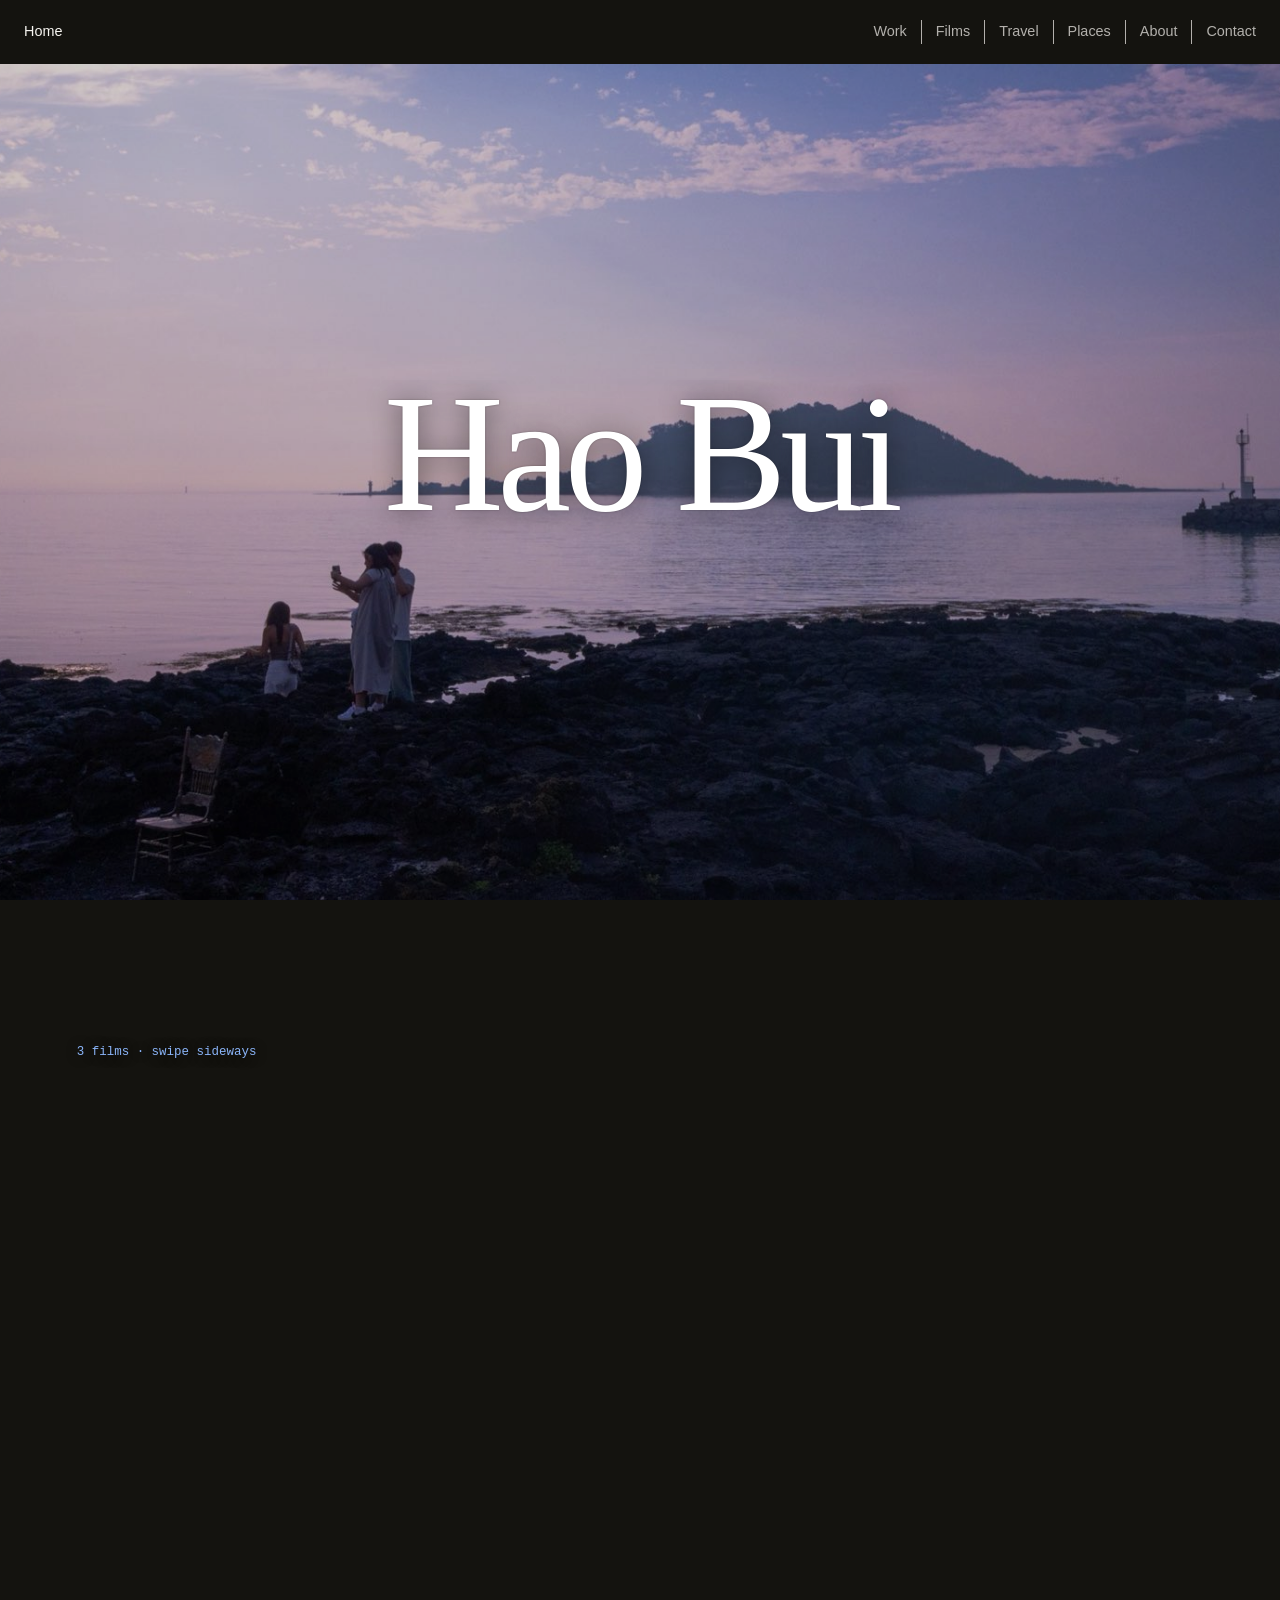
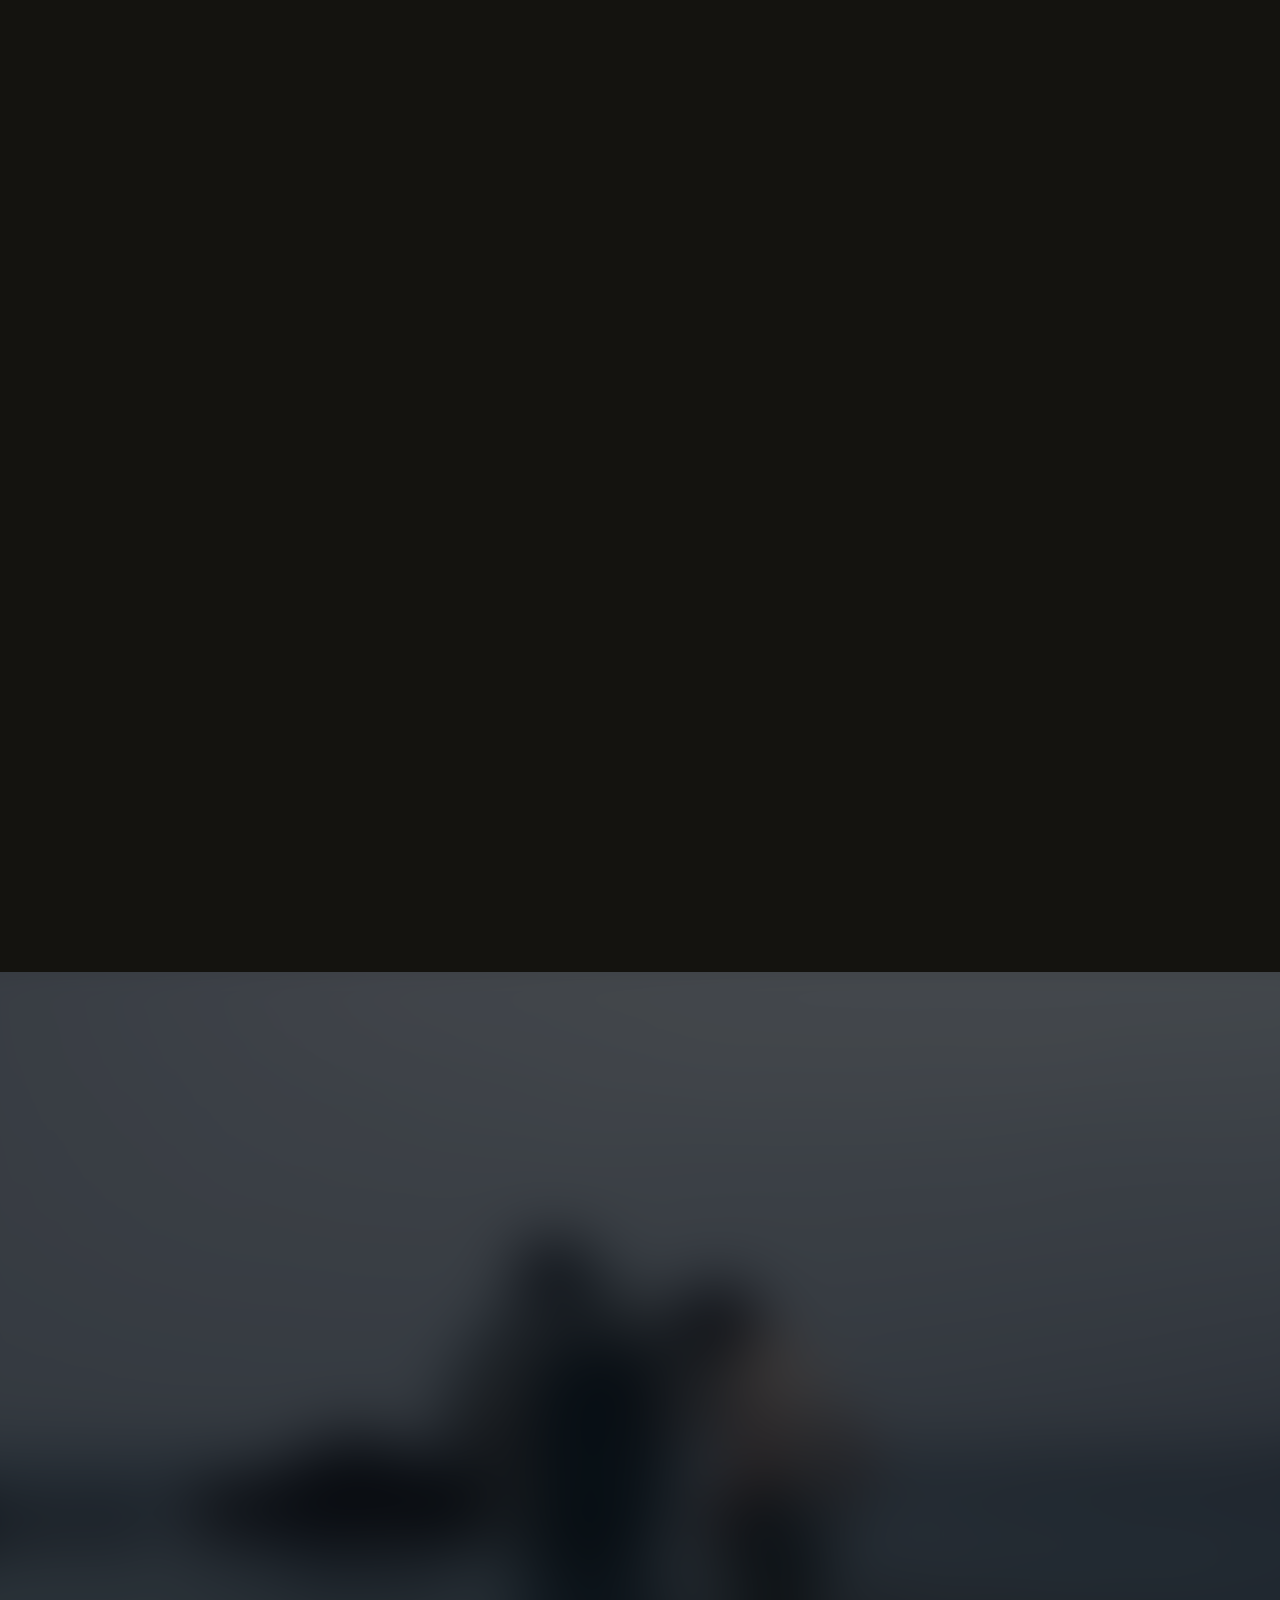
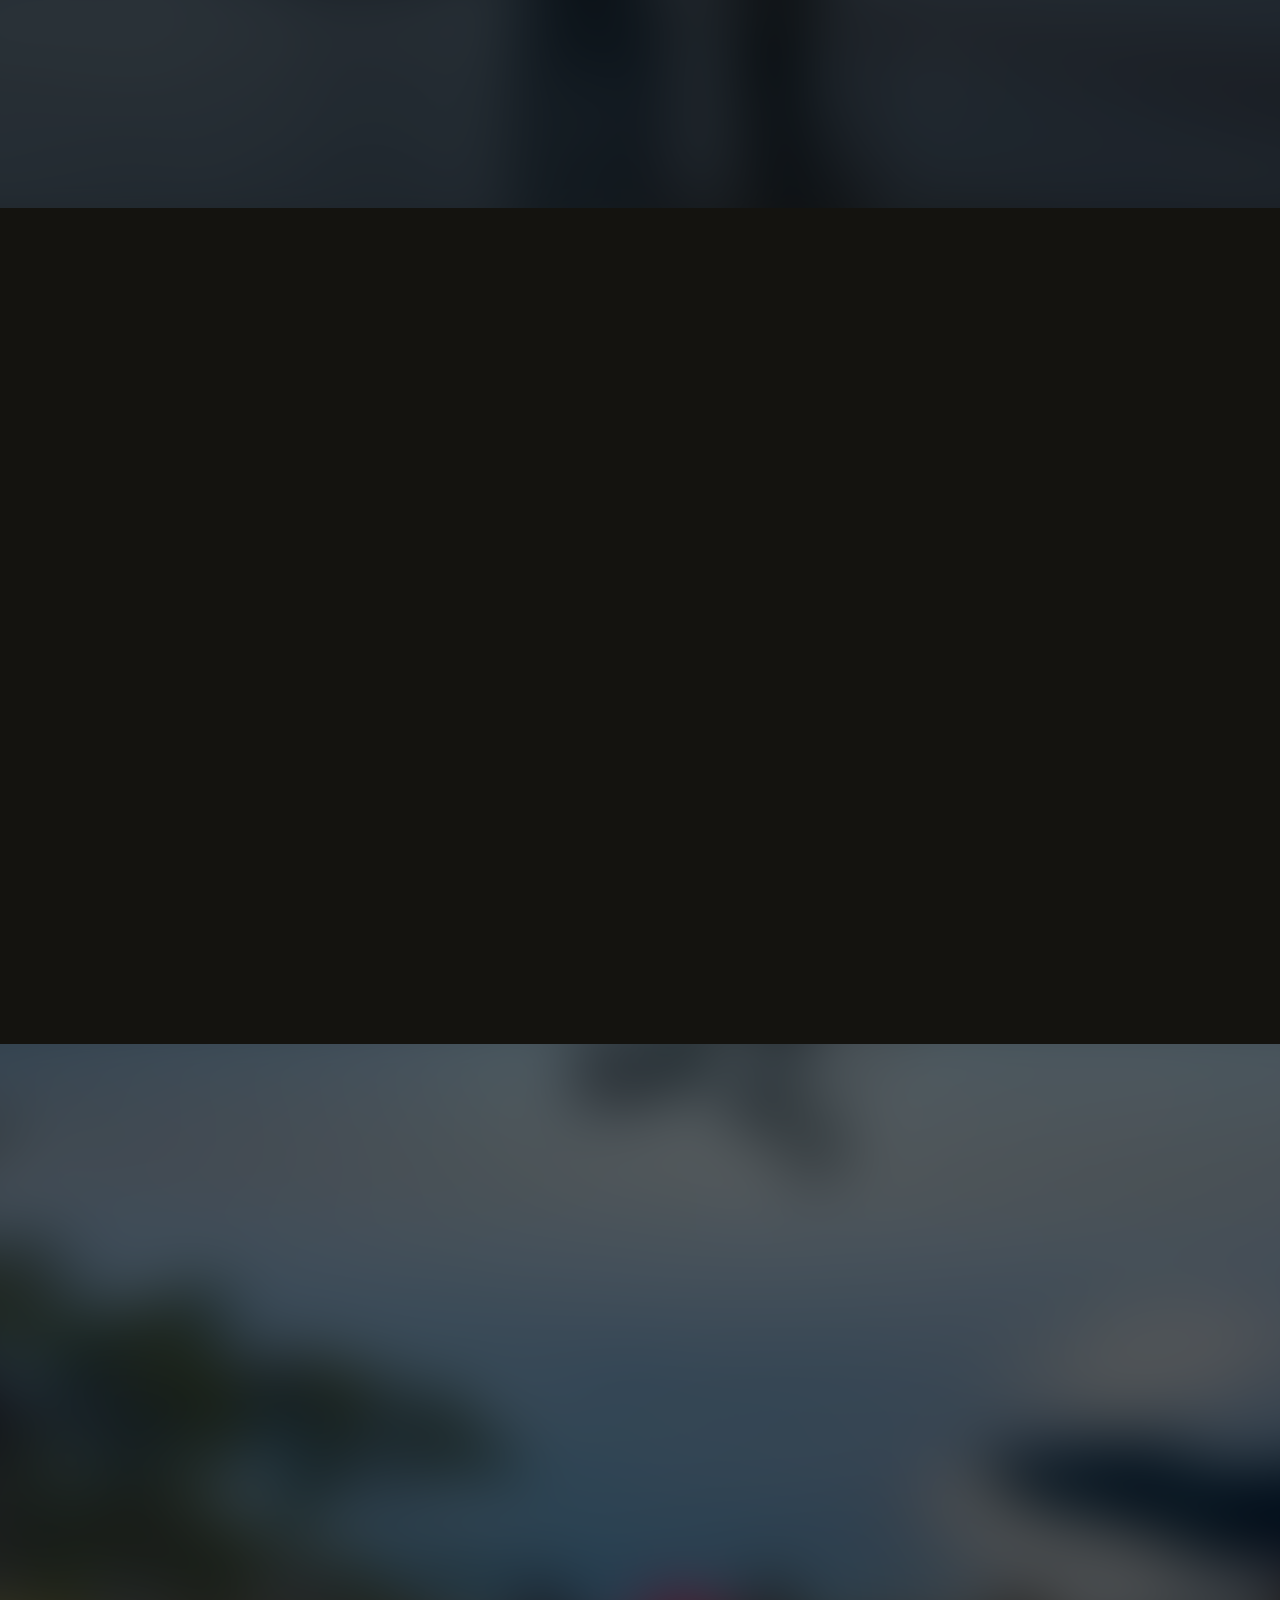
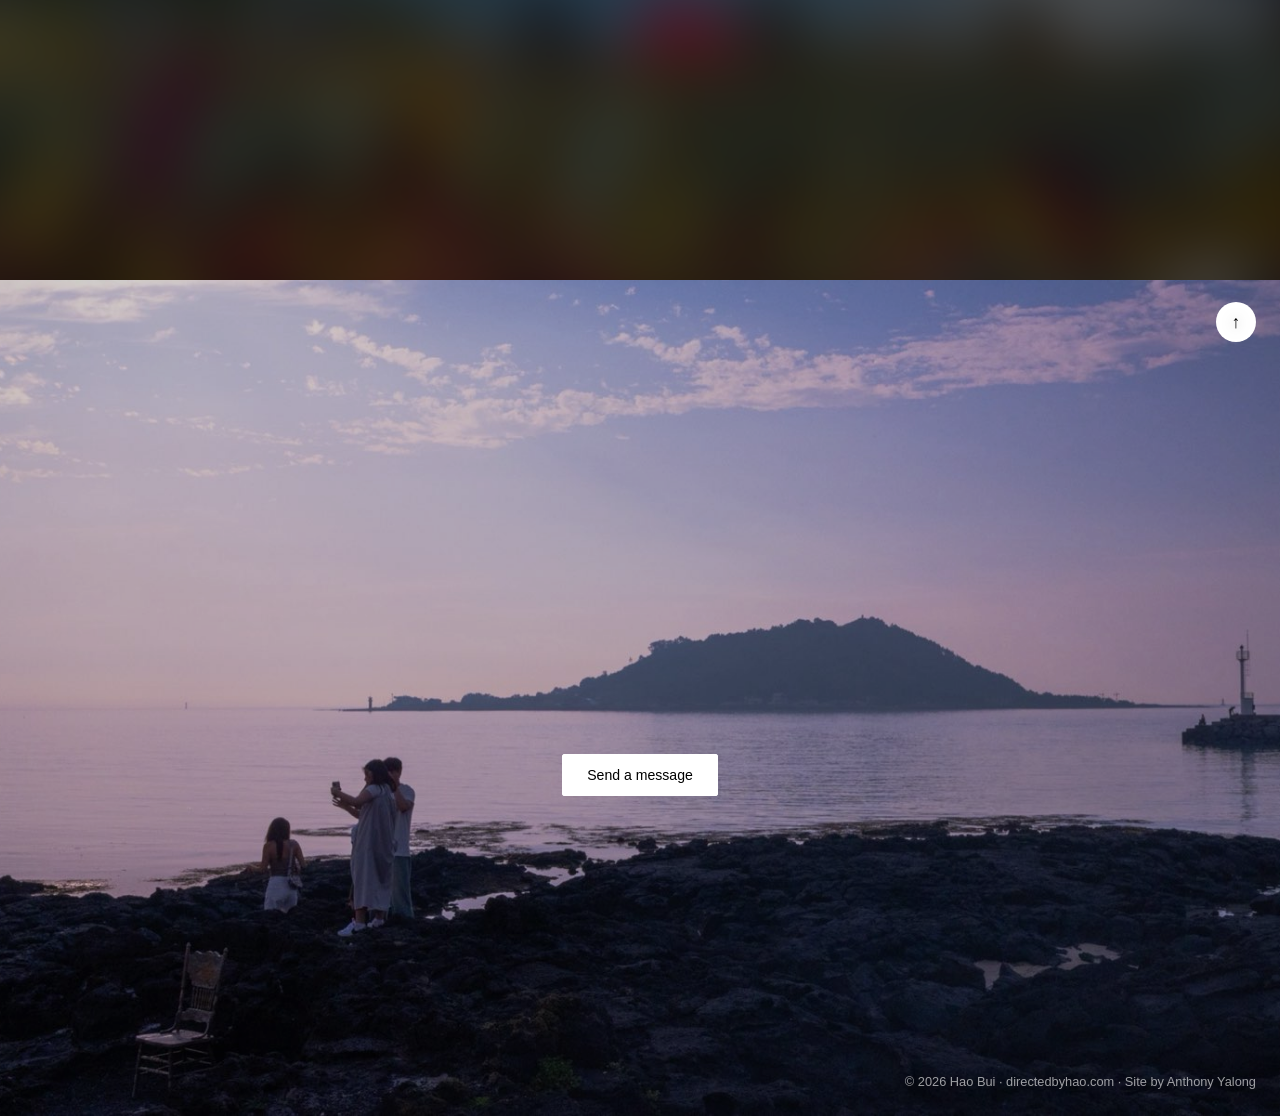
==== commit 68b80fc6: "feat: All places swaps the map for a grid of cards The drawer goes. A button under the Places title " ====
--- a/index.html
+++ b/index.html
@@ -298,11 +298,14 @@
           <div class="atlas-pins"></div>
         </div>
       </div>
-      <ol class="atlas-key"></ol>
+      <ul class="atlas-grid"></ul>
 
       <div class="atlas-head">
         <h2 class="screen-title" data-reveal>Places</h2>
-        <p class="atlas-hint mono"></p>
+        <div class="atlas-line">
+          <p class="atlas-hint mono"></p>
+          <button class="atlas-toggle mono" type="button" aria-pressed="false">All places ▸</button>
+        </div>
       </div>
 
       <ol class="places">
--- a/assets/css/site.css
+++ b/assets/css/site.css
@@ -16,8 +16,8 @@
   --muted:      #6b6760;   /* secondary text on paper */
   --line:       rgba(20, 19, 15, 0.14);
 
-  --maxw:       1120px;
-  --gutter:     24px;
+  --gutter:     24px;      /* inner gaps */
+  --margin:     max(clamp(24px, 6vw, 96px), calc(50vw - 600px));   /* the content column's side margin: 6% of the window, centring 1200px when wider; the header, hero, footer and the map's drawer span the window on --gutter */
   --bar-h:      64px;      /* the header bar */
 
   --display:    "Fraunces", Georgia, "Times New Roman", serif;
@@ -252,9 +252,7 @@
   position: relative;
   z-index: 1;
   width: 100%;
-  max-width: var(--maxw);
-  margin: 0 auto;
-  padding: 48px var(--gutter) 72px;   /* every section's title sits 48px under the bar */
+  padding: 48px var(--margin) 72px;   /* every section's title sits 48px under the bar, on the page margin */
   flex: 1;
   display: flex;
   flex-direction: column;
@@ -485,57 +483,62 @@
    map sits at the bottom so they never cover it. A clicked pin opens the
    viewer. */
 .screen--map { justify-content: center; }
-/* The map takes the width the key leaves it; the key's right edge lines
-   up with the content column, like the title's left edge does. */
 .screen--map .atlas {
   position: relative;
   flex: 1;
-  display: grid;
-  grid-template-columns: minmax(0, 1fr) auto;
-  align-items: end;
-  column-gap: 32px;
-  padding: 0 max(var(--gutter), calc(50% - var(--maxw) / 2 + var(--gutter))) 16px 0;
+  display: flex;
+  flex-wrap: wrap;             /* the no-script places list goes under the map */
+  align-items: flex-end;
+  padding-bottom: 16px;
   min-height: calc(100vh - var(--bar-h));
   min-height: calc(100dvh - var(--bar-h));
 }
 .screen--map .atlas-map {
-  grid-column: 1;
   width: 100%;
   transition: transform 0.6s ease-out;   /* the gentle drift with the pointer */
 }
-/* The key: every place as a button, built by site.js from the places
-   list. Hovering a name lights its pin; the open place stays marked. */
-.atlas-key { grid-column: 2; list-style: none; margin: 0; padding: 0 0 8px; display: flex; flex-direction: column; gap: 2px; }
-.atlas-key:empty { display: none; }
-.key-place {
-  display: flex;
-  align-items: baseline;
-  gap: 14px;
+/* The grid view: one card per place, built by site.js from the places
+   list, standing in for the map when the toggle under the title is on. */
+.atlas-grid {
+  display: none;
   width: 100%;
-  padding: 5px 8px;
-  border: 0;
-  border-radius: 3px;
-  background: none;
-  color: var(--paper);
-  font: inherit;
-  font-size: 0.86rem;
-  text-align: left;
-  cursor: pointer;
-}
-.key-place:hover, .key-place:focus-visible, .key-place.is-active { background: rgba(246, 244, 240, 0.08); color: #fff; }
-.key-count { margin-left: auto; font-size: 0.7rem; color: var(--muted); }
+  margin: 0;
+  padding: 0 var(--margin);
+  list-style: none;
+  grid-template-columns: repeat(auto-fill, minmax(200px, 1fr));
+  gap: 18px;
+  max-height: calc(100dvh - var(--bar-h) - 240px);   /* the room under the head, like the map */
+  overflow-y: auto;
+}
+.atlas.is-grid .atlas-map { display: none; }
+.atlas.is-grid .atlas-grid { display: grid; }
+.atlas-card { display: block; width: 100%; padding: 0; border: 0; background: none; color: var(--paper); font: inherit; text-align: left; cursor: pointer; }
+.atlas.is-grid .atlas-card { animation: card-in 0.35s cubic-bezier(0.2, 0.7, 0.2, 1) both; animation-delay: calc(var(--i) * 30ms); }
+@keyframes card-in {
+  from { opacity: 0; transform: translateY(8px); }
+  to   { opacity: 1; transform: none; }
+}
+.atlas-card img { display: block; width: 100%; height: auto; aspect-ratio: 3 / 2; object-fit: cover; border-radius: 3px; background: var(--surface); }
+.atlas-card:hover img, .atlas-card:focus-visible img, .atlas-card.is-active img { outline: 2px solid var(--accent); outline-offset: 2px; }
+.atlas-card:focus-visible { outline: none; }
+.atlas-card-name { display: flex; justify-content: space-between; align-items: baseline; gap: 12px; margin: 8px 0 0; font-size: 0.9rem; }
+.atlas-card-count { font-size: 0.7rem; color: var(--muted); }
 .atlas-head {
   position: absolute;
   z-index: 4;
-  left: max(var(--gutter), calc(50% - var(--maxw) / 2 + var(--gutter)));   /* the content column's edge */
+  left: var(--margin);
   top: 48px;
 }
 .atlas-head .screen-title { margin: 0; }
 
 .lede { font-size: 1.05rem; margin: 0 0 22px; }
 
-.atlas-hint { margin: 10px 0 0; font-size: 0.78rem; color: var(--accent); }
-html:not(.js) .atlas-hint { display: none; }
+/* The head's second line: the hint and the view toggle. */
+.atlas-line { display: flex; align-items: baseline; gap: 18px; margin-top: 10px; }
+.atlas-hint { margin: 0; font-size: 0.78rem; color: var(--accent); }
+.atlas-toggle { padding: 0; border: 0; background: none; color: var(--paper); font-size: 0.78rem; opacity: 0.8; cursor: pointer; }
+.atlas-toggle:hover, .atlas-toggle:focus-visible { opacity: 1; }
+html:not(.js) .atlas-line { display: none; }
 /* The map scrolls sideways when its canvas is wider than it (phones). */
 .atlas-map { position: relative; background: var(--ink); overflow-x: auto; scrollbar-width: none; }
 .atlas-map::-webkit-scrollbar { display: none; }
@@ -571,7 +574,7 @@
   from { opacity: 0; transform: translate(-50%, -50%) scale(0.4); }
   to   { opacity: 1; transform: translate(-50%, -50%); }
 }
-.pin:hover, .pin.is-active, .pin.is-lit { z-index: 2; }
+.pin:hover, .pin.is-active { z-index: 2; }
 .pin.is-near { z-index: 3; }
 .pin-dot {
   display: block;
@@ -584,8 +587,7 @@
 }
 .pin:hover .pin-dot,
 .pin:focus-visible .pin-dot,
-.pin.is-active .pin-dot,
-.pin.is-lit .pin-dot { transform: scale(1.3); box-shadow: 0 0 0 3px var(--ink), 0 0 0 5px var(--accent); }
+.pin.is-active .pin-dot { transform: scale(1.3); box-shadow: 0 0 0 3px var(--ink), 0 0 0 5px var(--accent); }
 .pin:focus-visible { outline: none; }
 /* The label is display only; site.js picks the side (data-side) that
    does not cover another pin or label. */
@@ -598,11 +600,11 @@
   color: rgba(246, 244, 240, 0.85);
   text-shadow: 0 1px 6px rgba(0, 0, 0, 0.7);
 }
-.pin:hover .pin-name, .pin.is-active .pin-name, .pin.is-lit .pin-name { color: #fff; }
+.pin:hover .pin-name, .pin.is-active .pin-name { color: #fff; }
 /* A label with no clear side on a crowded map waits for its pin to be
    hovered, focused or open. */
 .pin-name.is-crowded { opacity: 0; }
-.pin:hover .pin-name, .pin:focus-visible .pin-name, .pin.is-active .pin-name, .pin.is-lit .pin-name { opacity: 1; }
+.pin:hover .pin-name, .pin:focus-visible .pin-name, .pin.is-active .pin-name { opacity: 1; }
 .pin-name[data-side="top"]    { left: 50%; bottom: calc(50% + 12px); transform: translateX(-50%); }
 .pin-name[data-side="bottom"] { left: 50%; top: calc(50% + 12px); transform: translateX(-50%); }
 .pin-name[data-side="right"]  { left: calc(50% + 14px); top: 50%; transform: translateY(-50%); }
@@ -614,7 +616,7 @@
 
 /* The list is the data. With scripts it hides behind the pins;
    without, it is the section's "Places". */
-.places { grid-column: 1 / -1; list-style: none; width: 100%; margin: 0; padding: 24px var(--gutter) 40px; }
+.places { list-style: none; width: 100%; margin: 0; padding: 24px var(--margin) 40px; }
 .atlas.is-live .places { display: none; }
 .place + .place { margin-top: 28px; }
 .place-name {
@@ -653,6 +655,7 @@
 }
 .about-statement { grid-area: 1 / 1; }
 .about-text { grid-area: 2 / 1; }
+.about-statement, .about-text { max-width: 44rem; }   /* reading width; the figure holds the other edge */
 .about-figure { grid-area: 1 / 2 / 3 / 3; }
 .timeline { grid-area: 3 / 1 / 4 / 3; }
 .about-statement {
@@ -911,17 +914,15 @@
    SMALL SCREENS
    ============================================================ */
 @media (max-width: 768px) {
-  :root { --gutter: 16px; }
+  :root { --gutter: 16px; --margin: 16px; }
   .hero-role { font-size: 1.25rem; }
   .tabs { font-size: 0.84rem; }
   .tabs a { padding: 0 9px; }
   /* Too small to tap at screen width: the map is 3 screens wide and pans. */
   .atlas-canvas { width: 300vw; margin: 0; }
-  .screen--map .atlas { grid-template-columns: 1fr; align-items: start; padding-right: 0; }
-  .atlas-head { position: static; order: -1; padding: 48px var(--gutter) 20px; }
-  .atlas-key { grid-column: 1; flex-direction: row; flex-wrap: wrap; gap: 6px; padding: 12px var(--gutter) 0; }
-  .key-place { width: auto; gap: 8px; padding: 6px 12px; border: 1px solid var(--line); border-radius: 999px; }
-  .key-count { margin-left: 0; }
+  /* The title block joins the flow above the map. */
+  .atlas-head { position: static; order: -1; width: 100%; padding: 48px var(--margin) 20px; }
+  .atlas-grid { grid-template-columns: repeat(2, 1fr); gap: 12px; max-height: none; }
   /* Stacked: the figure first, in flow, with room below for its drift. */
   .about { grid-template-columns: 1fr; grid-template-rows: auto; row-gap: 16px; }
   .about-statement, .about-text, .about-figure, .timeline { grid-area: auto; }
@@ -957,6 +958,7 @@
   html.js .timeline-cut { opacity: 0.45; transform: none; }
   html.js [data-reveal] { opacity: 1; transform: none; letter-spacing: -0.04em; }
   .atlas.is-in .pin { animation: none; }
+  .atlas.is-grid .atlas-card { animation: none; }
 }
 
 /* ============================================================
